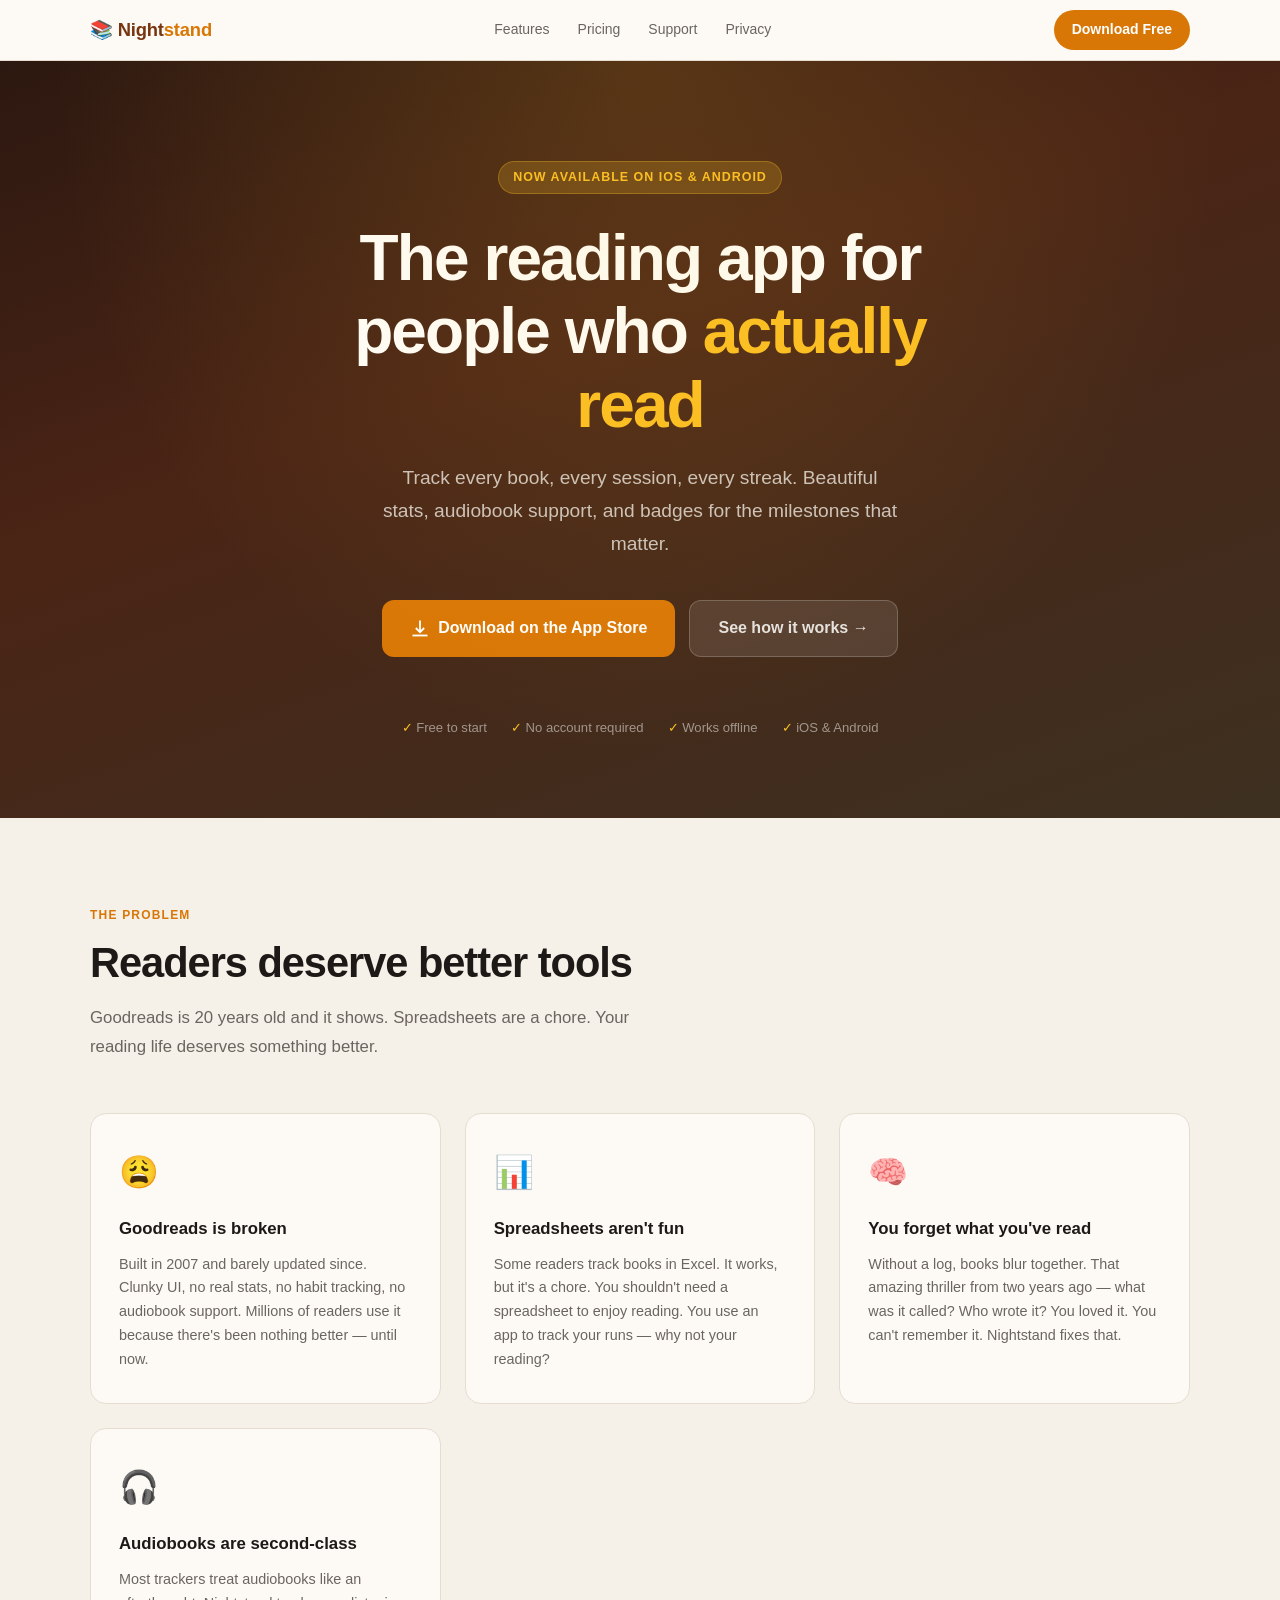
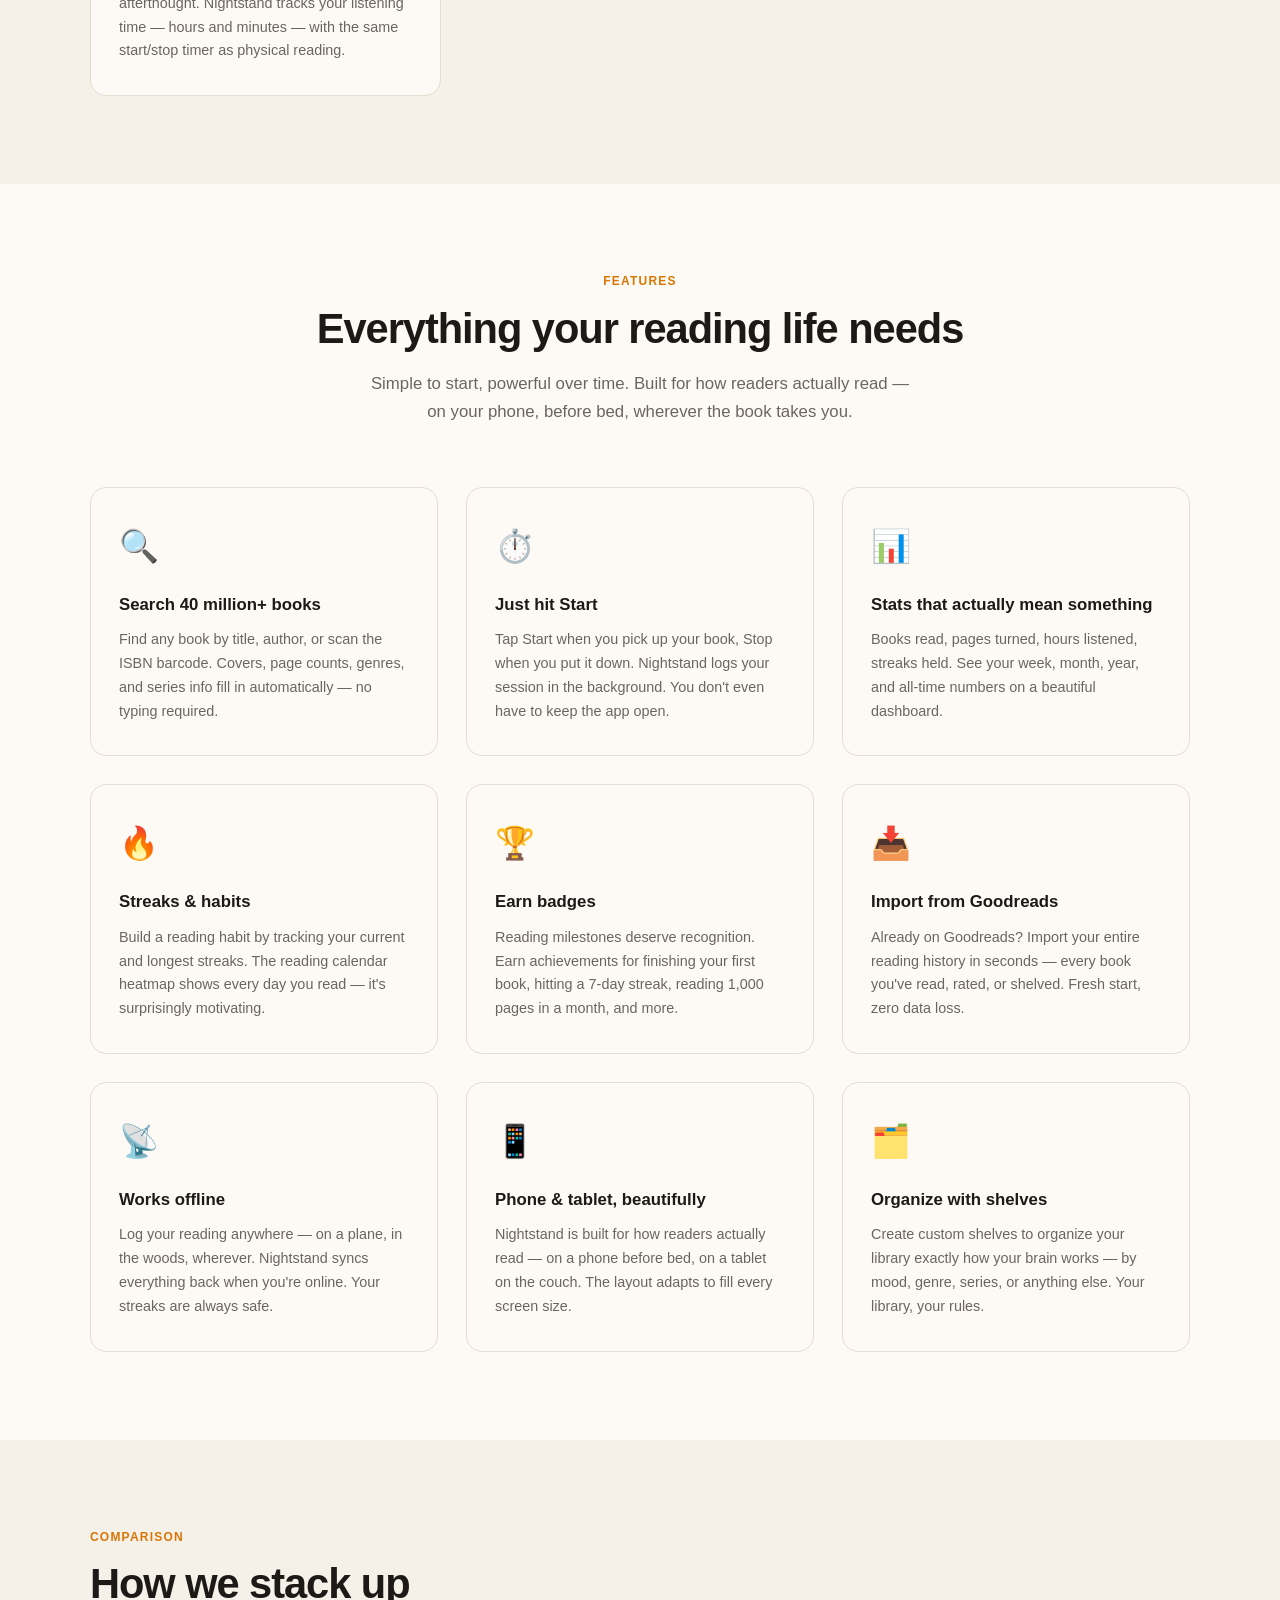
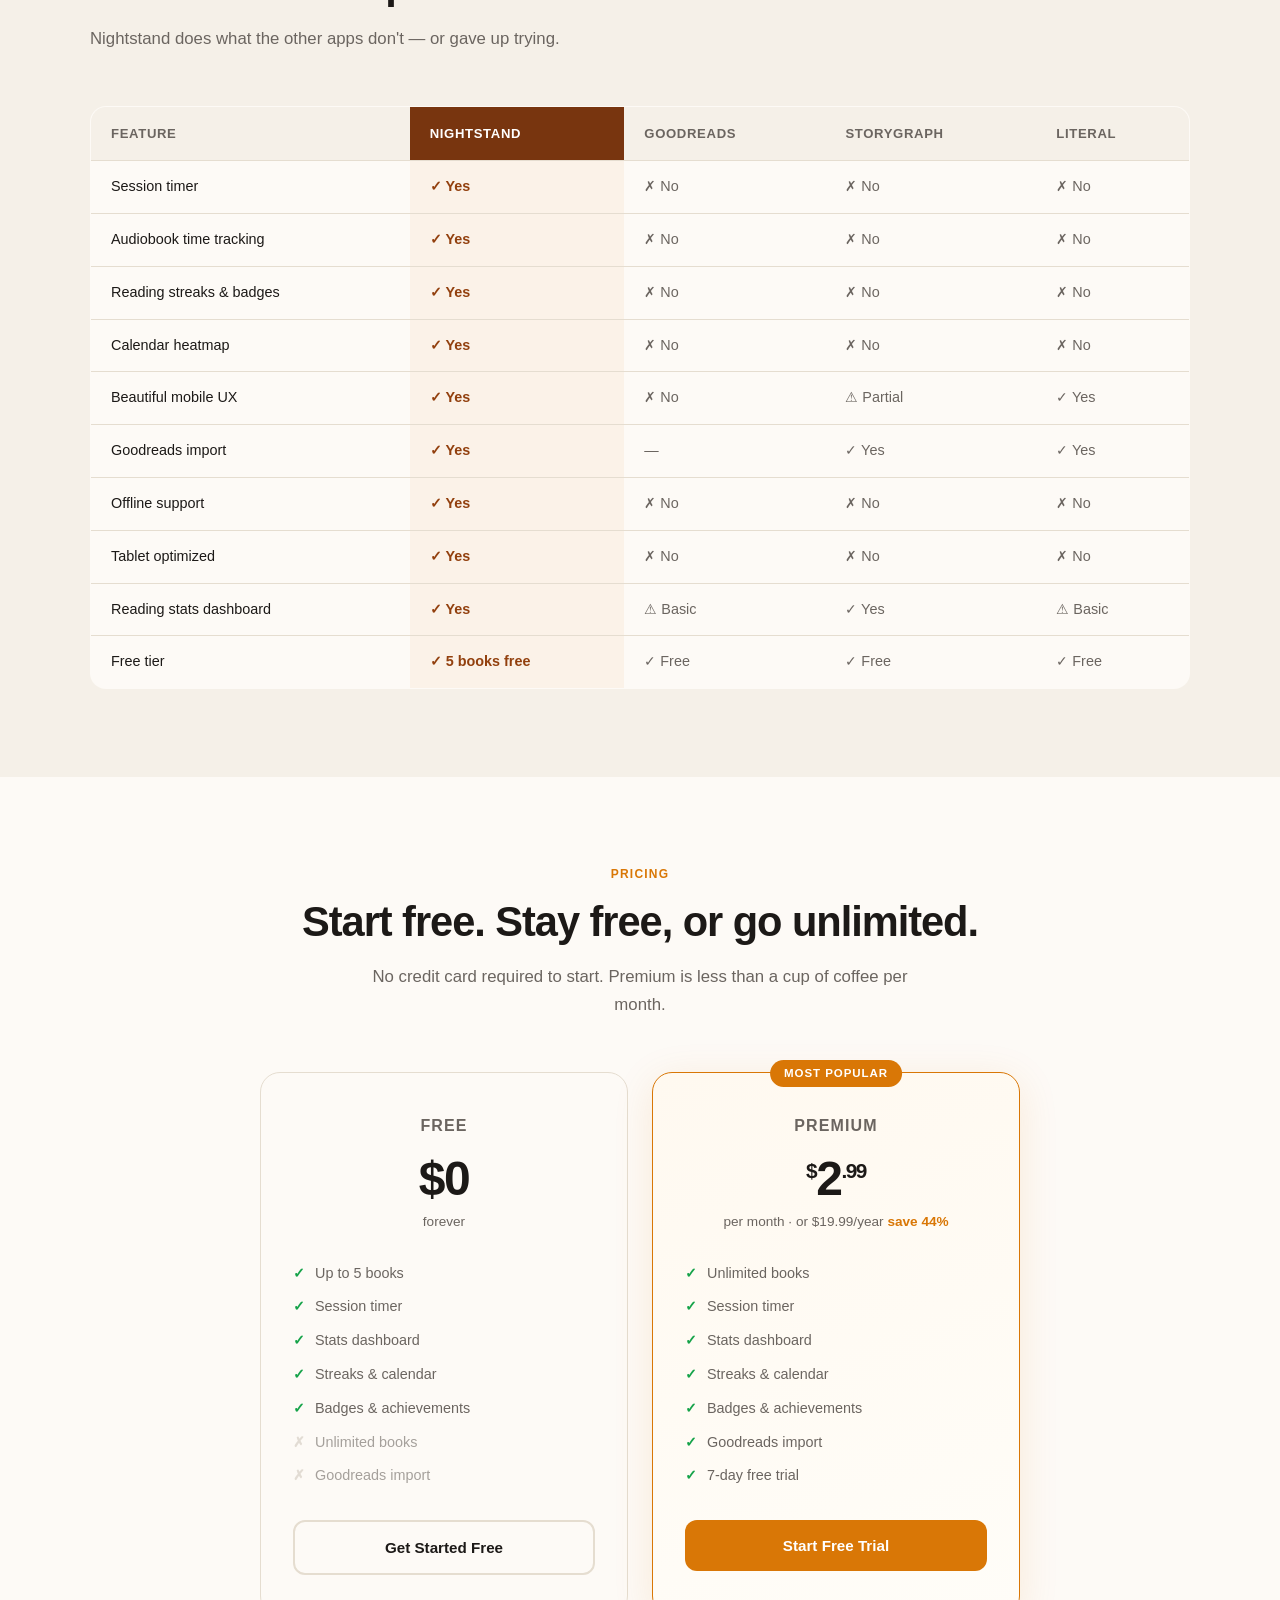
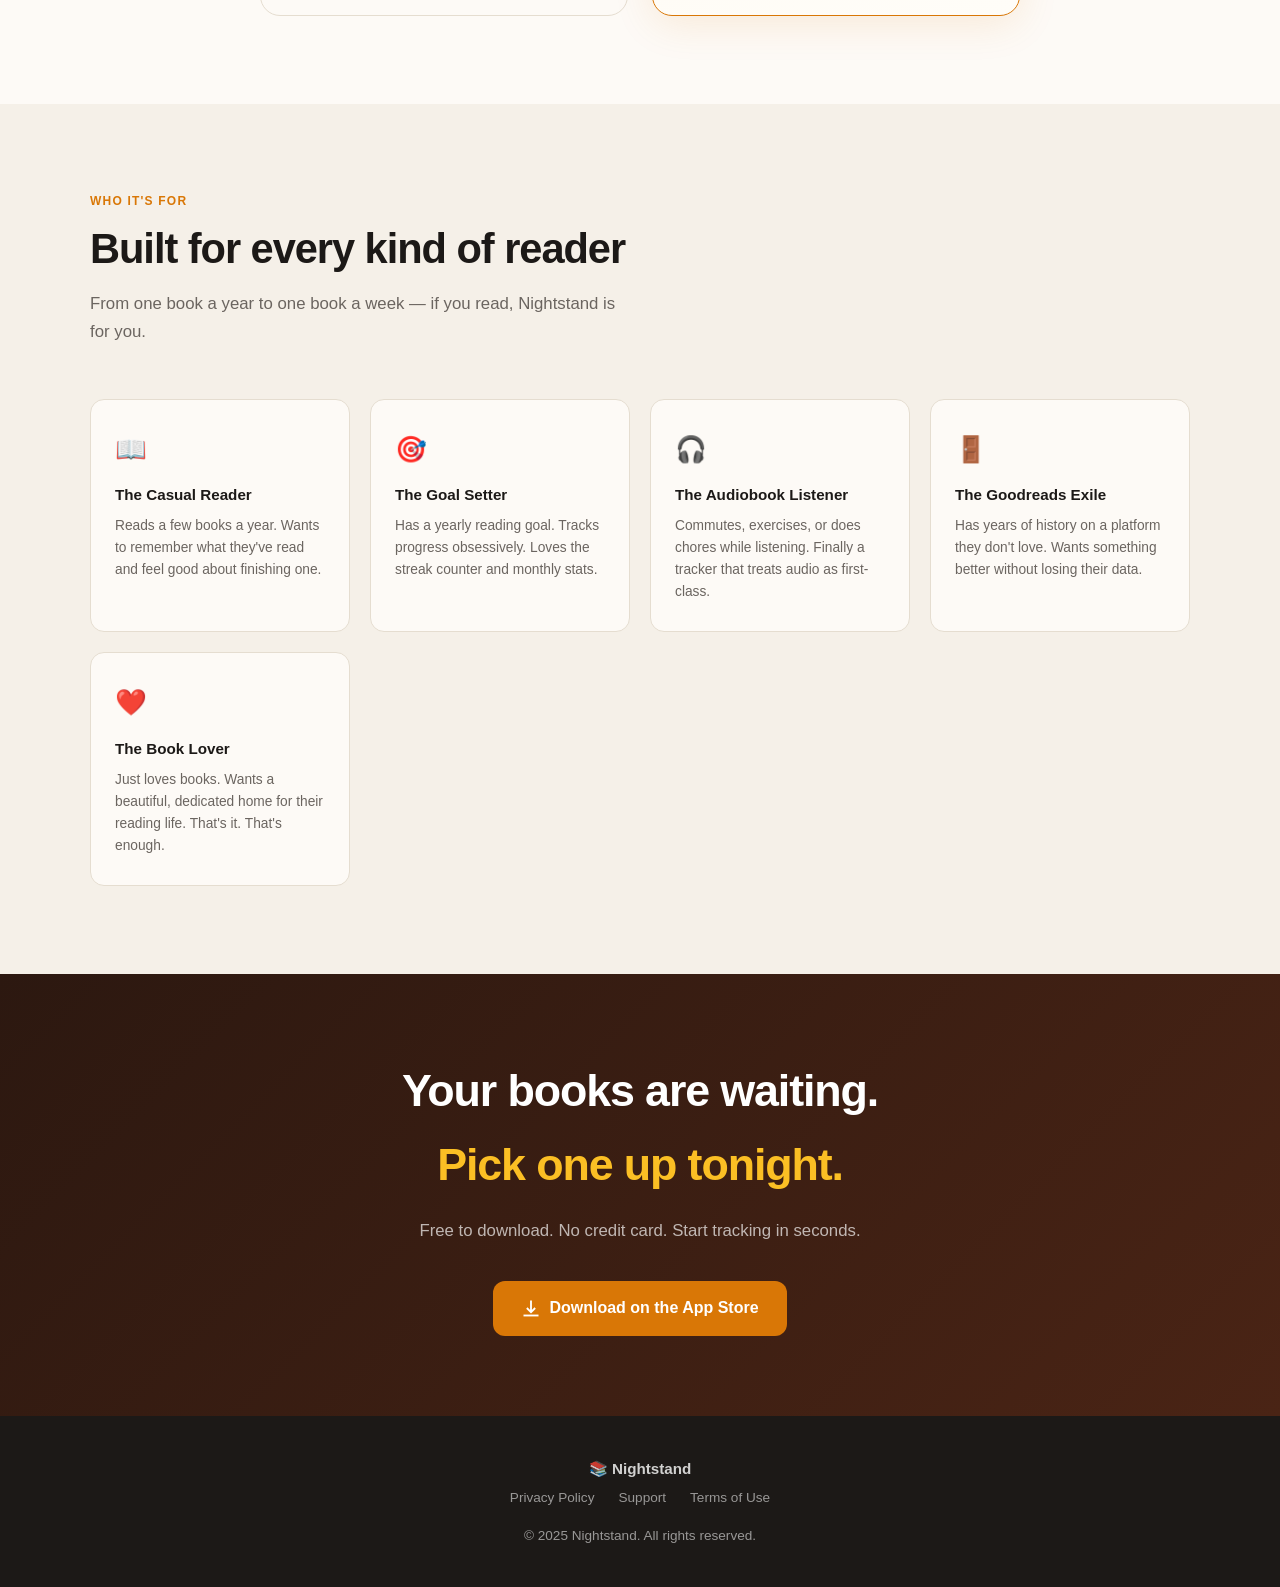
==== index.html @ cdb706bf "Initial commit: Nightstand marketing site - index.html: full landing page (hero, features, compariso" ====
<!DOCTYPE html>
<html lang="en">
<head>
  <meta charset="UTF-8">
  <meta name="viewport" content="width=device-width, initial-scale=1.0">
  <title>Nightstand — Your Reading Companion</title>
  <meta name="description" content="Track every book you read, every minute you listen, every streak you build. The reading app for people who actually read.">
  <link rel="icon" type="image/png" href="images/icon.png">
  <style>
    *, *::before, *::after { margin: 0; padding: 0; box-sizing: border-box; }

    :root {
      --ink: #1c1917;
      --warm-white: #fdfaf6;
      --cream: #f5f0e8;
      --amber: #d97706;
      --amber-light: #fbbf24;
      --brown: #78350f;
      --brown-mid: #92400e;
      --sage: #4a5e52;
      --sage-light: #6b7c72;
      --text-muted: #6b6560;
      --border: #e5ddd0;
    }

    html { scroll-behavior: smooth; }

    body {
      font-family: -apple-system, BlinkMacSystemFont, "Segoe UI", Roboto, Helvetica, Arial, sans-serif;
      color: var(--ink);
      line-height: 1.65;
      background: var(--warm-white);
    }

    a { color: inherit; text-decoration: none; }
    img { max-width: 100%; display: block; }

    /* ─── NAV ─── */
    nav {
      position: sticky;
      top: 0;
      z-index: 100;
      background: rgba(253, 250, 246, 0.92);
      backdrop-filter: blur(10px);
      border-bottom: 1px solid var(--border);
      padding: 0 24px;
    }
    .nav-inner {
      max-width: 1100px;
      margin: 0 auto;
      display: flex;
      align-items: center;
      justify-content: space-between;
      height: 60px;
    }
    .nav-brand {
      font-size: 1.15rem;
      font-weight: 700;
      color: var(--brown);
      letter-spacing: -0.01em;
    }
    .nav-brand span { color: var(--amber); }
    .nav-links {
      display: flex;
      gap: 28px;
      font-size: 0.875rem;
      color: var(--text-muted);
    }
    .nav-links a:hover { color: var(--ink); }
    .nav-cta {
      background: var(--amber);
      color: #fff;
      padding: 8px 18px;
      border-radius: 20px;
      font-size: 0.875rem;
      font-weight: 600;
      transition: background 0.15s;
    }
    .nav-cta:hover { background: var(--brown-mid); color: #fff; }

    /* ─── HERO ─── */
    .hero {
      background: linear-gradient(160deg, #2c1810 0%, #4a2415 40%, #3d3020 100%);
      color: #fff;
      text-align: center;
      padding: 100px 24px 80px;
      position: relative;
      overflow: hidden;
    }
    .hero::before {
      content: '';
      position: absolute;
      inset: 0;
      background: radial-gradient(ellipse at 50% 0%, rgba(251,191,36,0.15) 0%, transparent 65%);
      pointer-events: none;
    }
    .hero-eyebrow {
      display: inline-block;
      background: rgba(251,191,36,0.2);
      color: var(--amber-light);
      font-size: 0.78rem;
      font-weight: 600;
      letter-spacing: 0.08em;
      text-transform: uppercase;
      padding: 5px 14px;
      border-radius: 20px;
      border: 1px solid rgba(251,191,36,0.3);
      margin-bottom: 28px;
    }
    .hero h1 {
      font-size: clamp(2.4rem, 5vw, 4rem);
      font-weight: 800;
      letter-spacing: -0.03em;
      line-height: 1.15;
      margin-bottom: 20px;
      max-width: 700px;
      margin-left: auto;
      margin-right: auto;
    }
    .hero h1 em {
      font-style: normal;
      color: var(--amber-light);
    }
    .hero-sub {
      font-size: clamp(1rem, 2vw, 1.2rem);
      color: rgba(255,255,255,0.72);
      max-width: 520px;
      margin: 0 auto 40px;
      line-height: 1.7;
    }
    .hero-actions {
      display: flex;
      gap: 14px;
      justify-content: center;
      flex-wrap: wrap;
      margin-bottom: 60px;
    }
    .btn-primary {
      display: inline-flex;
      align-items: center;
      gap: 8px;
      background: var(--amber);
      color: #fff;
      font-weight: 700;
      font-size: 1rem;
      padding: 14px 28px;
      border-radius: 12px;
      transition: background 0.15s, transform 0.1s;
    }
    .btn-primary:hover { background: var(--amber-light); transform: translateY(-1px); }
    .btn-secondary {
      display: inline-flex;
      align-items: center;
      gap: 8px;
      background: rgba(255,255,255,0.1);
      color: rgba(255,255,255,0.85);
      font-weight: 600;
      font-size: 1rem;
      padding: 14px 28px;
      border-radius: 12px;
      border: 1px solid rgba(255,255,255,0.2);
      transition: background 0.15s;
    }
    .btn-secondary:hover { background: rgba(255,255,255,0.18); color: #fff; }
    .hero-badges {
      display: flex;
      gap: 24px;
      justify-content: center;
      flex-wrap: wrap;
      font-size: 0.82rem;
      color: rgba(255,255,255,0.5);
    }
    .hero-badges span::before { content: '✓ '; color: var(--amber-light); }

    /* ─── SECTION SHELL ─── */
    section { padding: 88px 24px; }
    .container { max-width: 1100px; margin: 0 auto; }
    .section-label {
      font-size: 0.75rem;
      font-weight: 700;
      letter-spacing: 0.1em;
      text-transform: uppercase;
      color: var(--amber);
      margin-bottom: 12px;
    }
    .section-heading {
      font-size: clamp(1.75rem, 3.5vw, 2.6rem);
      font-weight: 800;
      letter-spacing: -0.025em;
      line-height: 1.2;
      color: var(--ink);
      margin-bottom: 16px;
    }
    .section-sub {
      font-size: 1.05rem;
      color: var(--text-muted);
      max-width: 540px;
      line-height: 1.7;
    }

    /* ─── PROBLEM ─── */
    .problem { background: var(--cream); }
    .problem-grid {
      display: grid;
      grid-template-columns: repeat(auto-fit, minmax(260px, 1fr));
      gap: 24px;
      margin-top: 52px;
    }
    .problem-card {
      background: var(--warm-white);
      border: 1px solid var(--border);
      border-radius: 16px;
      padding: 32px 28px;
    }
    .problem-card .icon {
      font-size: 2rem;
      margin-bottom: 16px;
    }
    .problem-card h3 {
      font-size: 1.05rem;
      font-weight: 700;
      margin-bottom: 10px;
      color: var(--ink);
    }
    .problem-card p {
      font-size: 0.9rem;
      color: var(--text-muted);
      line-height: 1.65;
    }

    /* ─── FEATURES ─── */
    .features-header {
      text-align: center;
      margin-bottom: 60px;
    }
    .features-header .section-sub {
      margin: 0 auto;
    }
    .features-grid {
      display: grid;
      grid-template-columns: repeat(auto-fit, minmax(300px, 1fr));
      gap: 28px;
    }
    .feature-card {
      border: 1px solid var(--border);
      border-radius: 16px;
      padding: 32px 28px;
      background: var(--warm-white);
      transition: box-shadow 0.2s, border-color 0.2s;
    }
    .feature-card:hover {
      box-shadow: 0 8px 32px rgba(0,0,0,0.07);
      border-color: #d4c9b5;
    }
    .feature-icon {
      font-size: 2rem;
      margin-bottom: 18px;
    }
    .feature-card h3 {
      font-size: 1.05rem;
      font-weight: 700;
      margin-bottom: 10px;
    }
    .feature-card p {
      font-size: 0.9rem;
      color: var(--text-muted);
      line-height: 1.65;
    }

    /* ─── COMPARISON ─── */
    .comparison { background: var(--cream); }
    .comparison-header { margin-bottom: 52px; }
    .comp-table {
      width: 100%;
      border-collapse: collapse;
      font-size: 0.9rem;
      background: var(--warm-white);
      border-radius: 16px;
      overflow: hidden;
      border: 1px solid var(--border);
    }
    .comp-table th {
      padding: 16px 20px;
      text-align: left;
      font-weight: 700;
      font-size: 0.82rem;
      background: var(--cream);
      color: var(--text-muted);
      border-bottom: 1px solid var(--border);
      text-transform: uppercase;
      letter-spacing: 0.05em;
    }
    .comp-table th.ours {
      background: var(--brown);
      color: #fff;
    }
    .comp-table td {
      padding: 14px 20px;
      border-bottom: 1px solid var(--border);
      color: var(--text-muted);
    }
    .comp-table td:first-child {
      color: var(--ink);
      font-weight: 500;
    }
    .comp-table td.ours {
      background: rgba(217,119,6,0.06);
      font-weight: 600;
      color: var(--brown-mid);
    }
    .comp-table tr:last-child td { border-bottom: none; }
    .check { color: #16a34a; }
    .cross { color: #dc2626; }
    .partial { color: #d97706; }

    /* ─── PRICING ─── */
    .pricing-header { text-align: center; margin-bottom: 52px; }
    .pricing-header .section-sub { margin: 0 auto; }
    .pricing-grid {
      display: grid;
      grid-template-columns: repeat(auto-fit, minmax(280px, 1fr));
      gap: 24px;
      max-width: 760px;
      margin: 0 auto;
    }
    .pricing-card {
      border: 1px solid var(--border);
      border-radius: 20px;
      padding: 40px 32px;
      background: var(--warm-white);
      text-align: center;
    }
    .pricing-card.featured {
      border-color: var(--amber);
      background: linear-gradient(160deg, #fff9f0, #fffdf8);
      box-shadow: 0 8px 40px rgba(217,119,6,0.12);
      position: relative;
    }
    .pricing-badge {
      position: absolute;
      top: -13px;
      left: 50%;
      transform: translateX(-50%);
      background: var(--amber);
      color: #fff;
      font-size: 0.72rem;
      font-weight: 700;
      letter-spacing: 0.08em;
      text-transform: uppercase;
      padding: 4px 14px;
      border-radius: 20px;
    }
    .pricing-name {
      font-size: 1rem;
      font-weight: 700;
      color: var(--text-muted);
      text-transform: uppercase;
      letter-spacing: 0.07em;
      margin-bottom: 16px;
    }
    .pricing-price {
      font-size: 3rem;
      font-weight: 800;
      color: var(--ink);
      letter-spacing: -0.03em;
      line-height: 1;
    }
    .pricing-price sup {
      font-size: 1.3rem;
      font-weight: 700;
      vertical-align: super;
      line-height: 1;
    }
    .pricing-period {
      font-size: 0.85rem;
      color: var(--text-muted);
      margin: 8px 0 28px;
    }
    .pricing-list {
      list-style: none;
      text-align: left;
      margin-bottom: 32px;
      display: flex;
      flex-direction: column;
      gap: 10px;
    }
    .pricing-list li {
      font-size: 0.9rem;
      color: var(--text-muted);
      display: flex;
      align-items: center;
      gap: 10px;
    }
    .pricing-list li::before {
      content: '✓';
      color: #16a34a;
      font-weight: 700;
      flex-shrink: 0;
    }
    .pricing-list li.muted::before { content: '✗'; color: #d1c9be; }
    .pricing-list li.muted { opacity: 0.6; }
    .btn-pricing {
      display: block;
      width: 100%;
      padding: 13px;
      border-radius: 12px;
      font-weight: 700;
      font-size: 0.95rem;
      text-align: center;
      transition: all 0.15s;
    }
    .btn-pricing.outline {
      border: 2px solid var(--border);
      color: var(--ink);
    }
    .btn-pricing.outline:hover { border-color: var(--amber); color: var(--amber); }
    .btn-pricing.filled {
      background: var(--amber);
      color: #fff;
    }
    .btn-pricing.filled:hover { background: var(--brown-mid); }

    /* ─── FOR WHO ─── */
    .forwhom { background: var(--cream); }
    .forwhom-grid {
      display: grid;
      grid-template-columns: repeat(auto-fit, minmax(220px, 1fr));
      gap: 20px;
      margin-top: 52px;
    }
    .forwhom-card {
      background: var(--warm-white);
      border: 1px solid var(--border);
      border-radius: 14px;
      padding: 28px 24px;
    }
    .forwhom-card .persona {
      font-size: 1.6rem;
      margin-bottom: 12px;
    }
    .forwhom-card h3 {
      font-size: 0.95rem;
      font-weight: 700;
      margin-bottom: 8px;
    }
    .forwhom-card p {
      font-size: 0.86rem;
      color: var(--text-muted);
      line-height: 1.6;
    }

    /* ─── CTA BANNER ─── */
    .cta-banner {
      background: linear-gradient(135deg, #2c1810, #4a2415);
      color: #fff;
      text-align: center;
      padding: 80px 24px;
    }
    .cta-banner h2 {
      font-size: clamp(1.8rem, 4vw, 2.8rem);
      font-weight: 800;
      letter-spacing: -0.025em;
      margin-bottom: 16px;
    }
    .cta-banner h2 em {
      font-style: normal;
      color: var(--amber-light);
    }
    .cta-banner p {
      font-size: 1.05rem;
      color: rgba(255,255,255,0.68);
      margin-bottom: 36px;
    }

    /* ─── FOOTER ─── */
    footer {
      background: var(--ink);
      color: rgba(255,255,255,0.55);
      padding: 40px 24px;
      text-align: center;
      font-size: 0.85rem;
    }
    .footer-inner {
      max-width: 1100px;
      margin: 0 auto;
    }
    .footer-links {
      display: flex;
      gap: 24px;
      justify-content: center;
      flex-wrap: wrap;
      margin-bottom: 16px;
    }
    .footer-links a { transition: color 0.15s; }
    .footer-links a:hover { color: #fff; }
    .footer-brand {
      font-weight: 700;
      color: rgba(255,255,255,0.8);
      font-size: 0.95rem;
      margin-bottom: 6px;
    }

    /* ─── RESPONSIVE ─── */
    @media (max-width: 640px) {
      .nav-links { display: none; }
      section { padding: 64px 20px; }
      .comp-table { font-size: 0.78rem; }
      .comp-table th, .comp-table td { padding: 10px 12px; }
    }
  </style>
</head>
<body>

  <!-- NAV -->
  <nav>
    <div class="nav-inner">
      <span class="nav-brand">📚 Night<span>stand</span></span>
      <div class="nav-links">
        <a href="#features">Features</a>
        <a href="#pricing">Pricing</a>
        <a href="support.html">Support</a>
        <a href="privacy.html">Privacy</a>
      </div>
      <a href="#download" class="nav-cta">Download Free</a>
    </div>
  </nav>

  <!-- HERO -->
  <header class="hero">
    <div class="hero-eyebrow">Now available on iOS &amp; Android</div>
    <h1>The reading app for people who <em>actually read</em></h1>
    <p class="hero-sub">
      Track every book, every session, every streak. Beautiful stats, audiobook support, and badges for the milestones that matter.
    </p>
    <div class="hero-actions">
      <a href="#download" class="btn-primary" id="download">
        <svg width="20" height="20" viewBox="0 0 24 24" fill="none" stroke="currentColor" stroke-width="2.2"><path d="M12 17V3M7 12l5 5 5-5"/><path d="M3 21h18"/></svg>
        Download on the App Store
      </a>
      <a href="#features" class="btn-secondary">See how it works →</a>
    </div>
    <div class="hero-badges">
      <span>Free to start</span>
      <span>No account required</span>
      <span>Works offline</span>
      <span>iOS &amp; Android</span>
    </div>
  </header>

  <!-- PROBLEM -->
  <section class="problem" id="problem">
    <div class="container">
      <p class="section-label">The problem</p>
      <h2 class="section-heading">Readers deserve better tools</h2>
      <p class="section-sub">Goodreads is 20 years old and it shows. Spreadsheets are a chore. Your reading life deserves something better.</p>
      <div class="problem-grid">
        <div class="problem-card">
          <div class="icon">😩</div>
          <h3>Goodreads is broken</h3>
          <p>Built in 2007 and barely updated since. Clunky UI, no real stats, no habit tracking, no audiobook support. Millions of readers use it because there's been nothing better — until now.</p>
        </div>
        <div class="problem-card">
          <div class="icon">📊</div>
          <h3>Spreadsheets aren't fun</h3>
          <p>Some readers track books in Excel. It works, but it's a chore. You shouldn't need a spreadsheet to enjoy reading. You use an app to track your runs — why not your reading?</p>
        </div>
        <div class="problem-card">
          <div class="icon">🧠</div>
          <h3>You forget what you've read</h3>
          <p>Without a log, books blur together. That amazing thriller from two years ago — what was it called? Who wrote it? You loved it. You can't remember it. Nightstand fixes that.</p>
        </div>
        <div class="problem-card">
          <div class="icon">🎧</div>
          <h3>Audiobooks are second-class</h3>
          <p>Most trackers treat audiobooks like an afterthought. Nightstand tracks your listening time — hours and minutes — with the same start/stop timer as physical reading.</p>
        </div>
      </div>
    </div>
  </section>

  <!-- FEATURES -->
  <section id="features">
    <div class="container">
      <div class="features-header">
        <p class="section-label">Features</p>
        <h2 class="section-heading">Everything your reading life needs</h2>
        <p class="section-sub">Simple to start, powerful over time. Built for how readers actually read — on your phone, before bed, wherever the book takes you.</p>
      </div>
      <div class="features-grid">
        <div class="feature-card">
          <div class="feature-icon">🔍</div>
          <h3>Search 40 million+ books</h3>
          <p>Find any book by title, author, or scan the ISBN barcode. Covers, page counts, genres, and series info fill in automatically — no typing required.</p>
        </div>
        <div class="feature-card">
          <div class="feature-icon">⏱️</div>
          <h3>Just hit Start</h3>
          <p>Tap Start when you pick up your book, Stop when you put it down. Nightstand logs your session in the background. You don't even have to keep the app open.</p>
        </div>
        <div class="feature-card">
          <div class="feature-icon">📊</div>
          <h3>Stats that actually mean something</h3>
          <p>Books read, pages turned, hours listened, streaks held. See your week, month, year, and all-time numbers on a beautiful dashboard.</p>
        </div>
        <div class="feature-card">
          <div class="feature-icon">🔥</div>
          <h3>Streaks &amp; habits</h3>
          <p>Build a reading habit by tracking your current and longest streaks. The reading calendar heatmap shows every day you read — it's surprisingly motivating.</p>
        </div>
        <div class="feature-card">
          <div class="feature-icon">🏆</div>
          <h3>Earn badges</h3>
          <p>Reading milestones deserve recognition. Earn achievements for finishing your first book, hitting a 7-day streak, reading 1,000 pages in a month, and more.</p>
        </div>
        <div class="feature-card">
          <div class="feature-icon">📥</div>
          <h3>Import from Goodreads</h3>
          <p>Already on Goodreads? Import your entire reading history in seconds — every book you've read, rated, or shelved. Fresh start, zero data loss.</p>
        </div>
        <div class="feature-card">
          <div class="feature-icon">📡</div>
          <h3>Works offline</h3>
          <p>Log your reading anywhere — on a plane, in the woods, wherever. Nightstand syncs everything back when you're online. Your streaks are always safe.</p>
        </div>
        <div class="feature-card">
          <div class="feature-icon">📱</div>
          <h3>Phone &amp; tablet, beautifully</h3>
          <p>Nightstand is built for how readers actually read — on a phone before bed, on a tablet on the couch. The layout adapts to fill every screen size.</p>
        </div>
        <div class="feature-card">
          <div class="feature-icon">🗂️</div>
          <h3>Organize with shelves</h3>
          <p>Create custom shelves to organize your library exactly how your brain works — by mood, genre, series, or anything else. Your library, your rules.</p>
        </div>
      </div>
    </div>
  </section>

  <!-- COMPARISON -->
  <section class="comparison">
    <div class="container">
      <div class="comparison-header">
        <p class="section-label">Comparison</p>
        <h2 class="section-heading">How we stack up</h2>
        <p class="section-sub">Nightstand does what the other apps don't — or gave up trying.</p>
      </div>
      <div style="overflow-x: auto;">
        <table class="comp-table">
          <thead>
            <tr>
              <th>Feature</th>
              <th class="ours">Nightstand</th>
              <th>Goodreads</th>
              <th>StoryGraph</th>
              <th>Literal</th>
            </tr>
          </thead>
          <tbody>
            <tr>
              <td>Session timer</td>
              <td class="ours check">✓ Yes</td>
              <td class="cross">✗ No</td>
              <td class="cross">✗ No</td>
              <td class="cross">✗ No</td>
            </tr>
            <tr>
              <td>Audiobook time tracking</td>
              <td class="ours check">✓ Yes</td>
              <td class="cross">✗ No</td>
              <td class="cross">✗ No</td>
              <td class="cross">✗ No</td>
            </tr>
            <tr>
              <td>Reading streaks &amp; badges</td>
              <td class="ours check">✓ Yes</td>
              <td class="cross">✗ No</td>
              <td class="cross">✗ No</td>
              <td class="cross">✗ No</td>
            </tr>
            <tr>
              <td>Calendar heatmap</td>
              <td class="ours check">✓ Yes</td>
              <td class="cross">✗ No</td>
              <td class="cross">✗ No</td>
              <td class="cross">✗ No</td>
            </tr>
            <tr>
              <td>Beautiful mobile UX</td>
              <td class="ours check">✓ Yes</td>
              <td class="cross">✗ No</td>
              <td class="partial">⚠ Partial</td>
              <td class="check">✓ Yes</td>
            </tr>
            <tr>
              <td>Goodreads import</td>
              <td class="ours check">✓ Yes</td>
              <td>—</td>
              <td class="check">✓ Yes</td>
              <td class="check">✓ Yes</td>
            </tr>
            <tr>
              <td>Offline support</td>
              <td class="ours check">✓ Yes</td>
              <td class="cross">✗ No</td>
              <td class="cross">✗ No</td>
              <td class="cross">✗ No</td>
            </tr>
            <tr>
              <td>Tablet optimized</td>
              <td class="ours check">✓ Yes</td>
              <td class="cross">✗ No</td>
              <td class="cross">✗ No</td>
              <td class="cross">✗ No</td>
            </tr>
            <tr>
              <td>Reading stats dashboard</td>
              <td class="ours check">✓ Yes</td>
              <td class="partial">⚠ Basic</td>
              <td class="check">✓ Yes</td>
              <td class="partial">⚠ Basic</td>
            </tr>
            <tr>
              <td>Free tier</td>
              <td class="ours check">✓ 5 books free</td>
              <td class="check">✓ Free</td>
              <td class="check">✓ Free</td>
              <td class="check">✓ Free</td>
            </tr>
          </tbody>
        </table>
      </div>
    </div>
  </section>

  <!-- PRICING -->
  <section id="pricing">
    <div class="container">
      <div class="pricing-header">
        <p class="section-label">Pricing</p>
        <h2 class="section-heading">Start free. Stay free, or go unlimited.</h2>
        <p class="section-sub">No credit card required to start. Premium is less than a cup of coffee per month.</p>
      </div>
      <div class="pricing-grid">
        <div class="pricing-card">
          <div class="pricing-name">Free</div>
          <div class="pricing-price">$0</div>
          <p class="pricing-period">forever</p>
          <ul class="pricing-list">
            <li>Up to 5 books</li>
            <li>Session timer</li>
            <li>Stats dashboard</li>
            <li>Streaks &amp; calendar</li>
            <li>Badges &amp; achievements</li>
            <li class="muted">Unlimited books</li>
            <li class="muted">Goodreads import</li>
          </ul>
          <a href="#download" class="btn-pricing outline">Get Started Free</a>
        </div>
        <div class="pricing-card featured">
          <div class="pricing-badge">Most Popular</div>
          <div class="pricing-name">Premium</div>
          <div class="pricing-price"><sup>$</sup>2<sup>.99</sup></div>
          <p class="pricing-period">per month · or $19.99/year <strong style="color: var(--amber);">save 44%</strong></p>
          <ul class="pricing-list">
            <li>Unlimited books</li>
            <li>Session timer</li>
            <li>Stats dashboard</li>
            <li>Streaks &amp; calendar</li>
            <li>Badges &amp; achievements</li>
            <li>Goodreads import</li>
            <li>7-day free trial</li>
          </ul>
          <a href="#download" class="btn-pricing filled">Start Free Trial</a>
        </div>
      </div>
    </div>
  </section>

  <!-- FOR WHO -->
  <section class="forwhom">
    <div class="container">
      <p class="section-label">Who it's for</p>
      <h2 class="section-heading">Built for every kind of reader</h2>
      <p class="section-sub">From one book a year to one book a week — if you read, Nightstand is for you.</p>
      <div class="forwhom-grid">
        <div class="forwhom-card">
          <div class="persona">📖</div>
          <h3>The Casual Reader</h3>
          <p>Reads a few books a year. Wants to remember what they've read and feel good about finishing one.</p>
        </div>
        <div class="forwhom-card">
          <div class="persona">🎯</div>
          <h3>The Goal Setter</h3>
          <p>Has a yearly reading goal. Tracks progress obsessively. Loves the streak counter and monthly stats.</p>
        </div>
        <div class="forwhom-card">
          <div class="persona">🎧</div>
          <h3>The Audiobook Listener</h3>
          <p>Commutes, exercises, or does chores while listening. Finally a tracker that treats audio as first-class.</p>
        </div>
        <div class="forwhom-card">
          <div class="persona">🚪</div>
          <h3>The Goodreads Exile</h3>
          <p>Has years of history on a platform they don't love. Wants something better without losing their data.</p>
        </div>
        <div class="forwhom-card">
          <div class="persona">❤️</div>
          <h3>The Book Lover</h3>
          <p>Just loves books. Wants a beautiful, dedicated home for their reading life. That's it. That's enough.</p>
        </div>
      </div>
    </div>
  </section>

  <!-- CTA BANNER -->
  <section class="cta-banner">
    <div class="container">
      <h2>Your books are waiting.<br><em>Pick one up tonight.</em></h2>
      <p>Free to download. No credit card. Start tracking in seconds.</p>
      <a href="#download" class="btn-primary" style="display: inline-flex; margin: 0 auto;">
        <svg width="20" height="20" viewBox="0 0 24 24" fill="none" stroke="currentColor" stroke-width="2.2"><path d="M12 17V3M7 12l5 5 5-5"/><path d="M3 21h18"/></svg>
        Download on the App Store
      </a>
    </div>
  </section>

  <!-- FOOTER -->
  <footer>
    <div class="footer-inner">
      <div class="footer-brand">📚 Nightstand</div>
      <div class="footer-links">
        <a href="privacy.html">Privacy Policy</a>
        <a href="support.html">Support</a>
        <a href="privacy.html#terms">Terms of Use</a>
      </div>
      <p>&copy; 2025 Nightstand. All rights reserved.</p>
    </div>
  </footer>

</body>
</html>
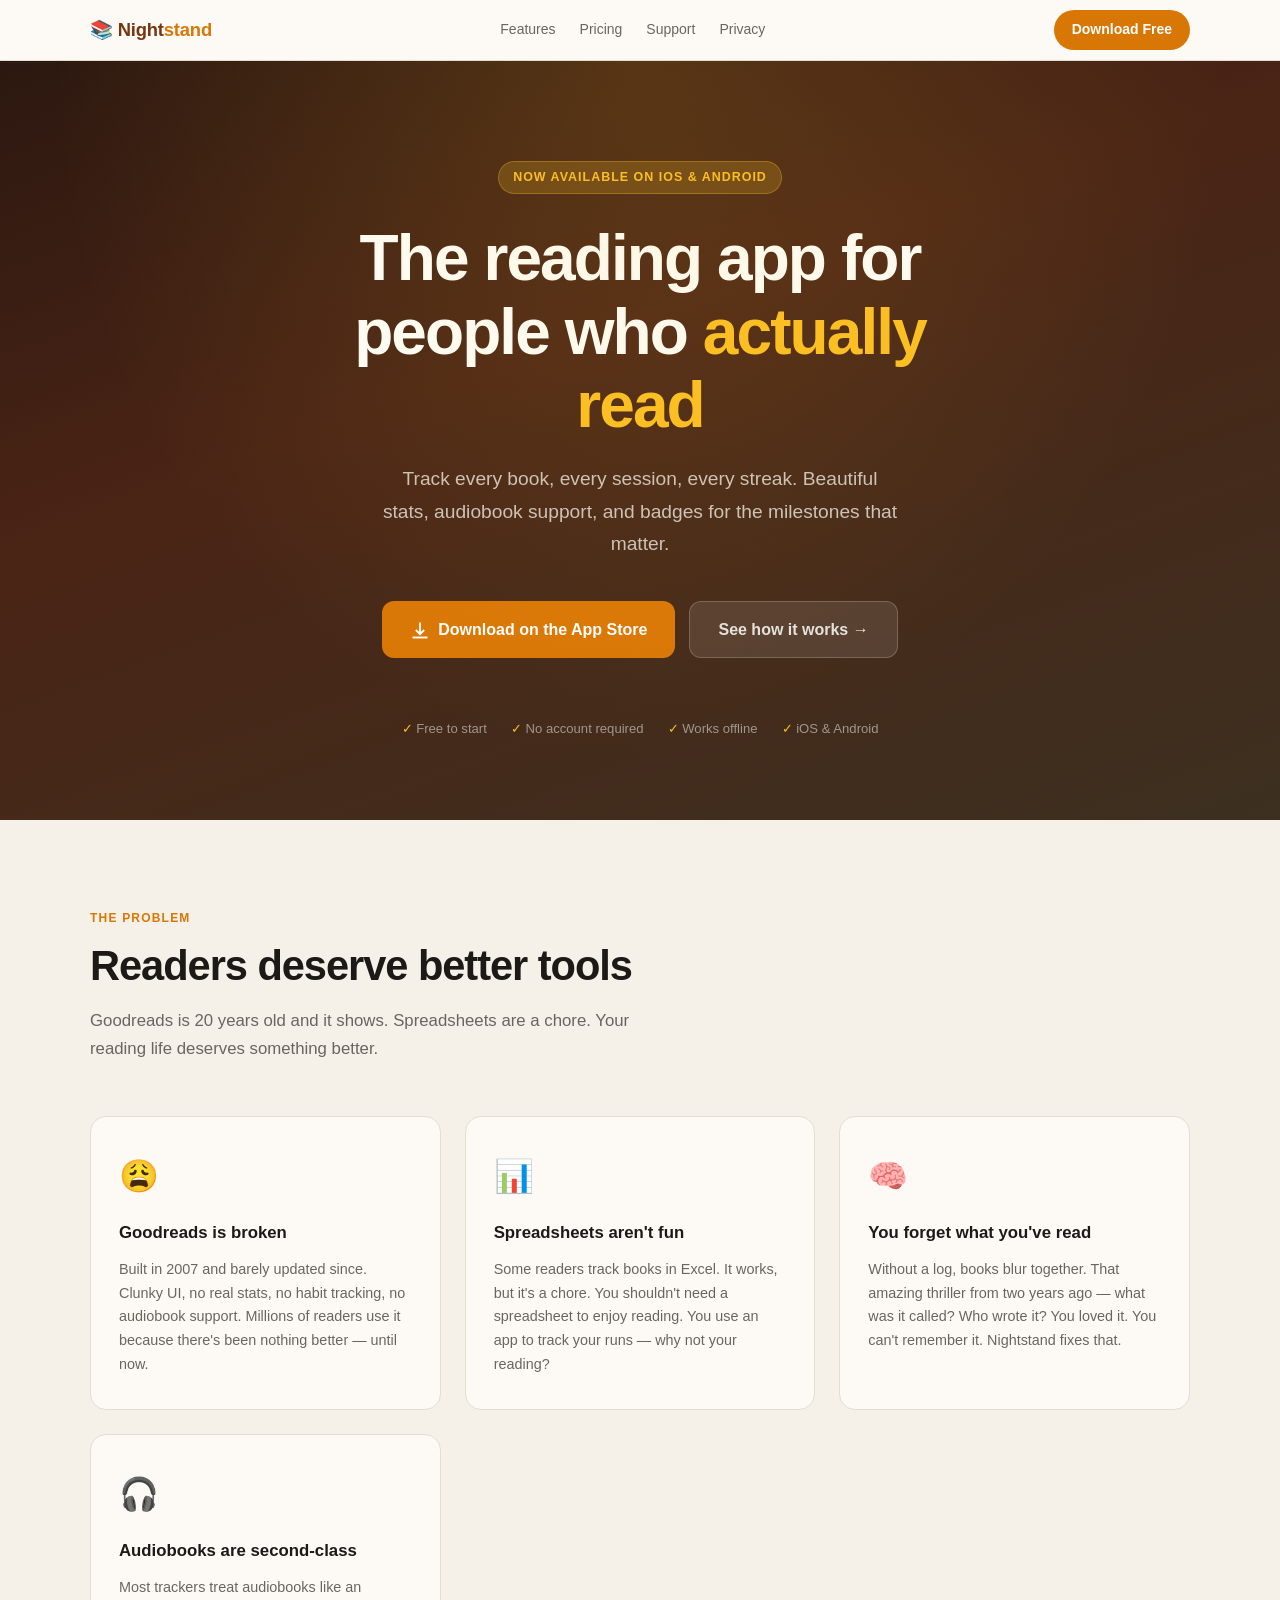
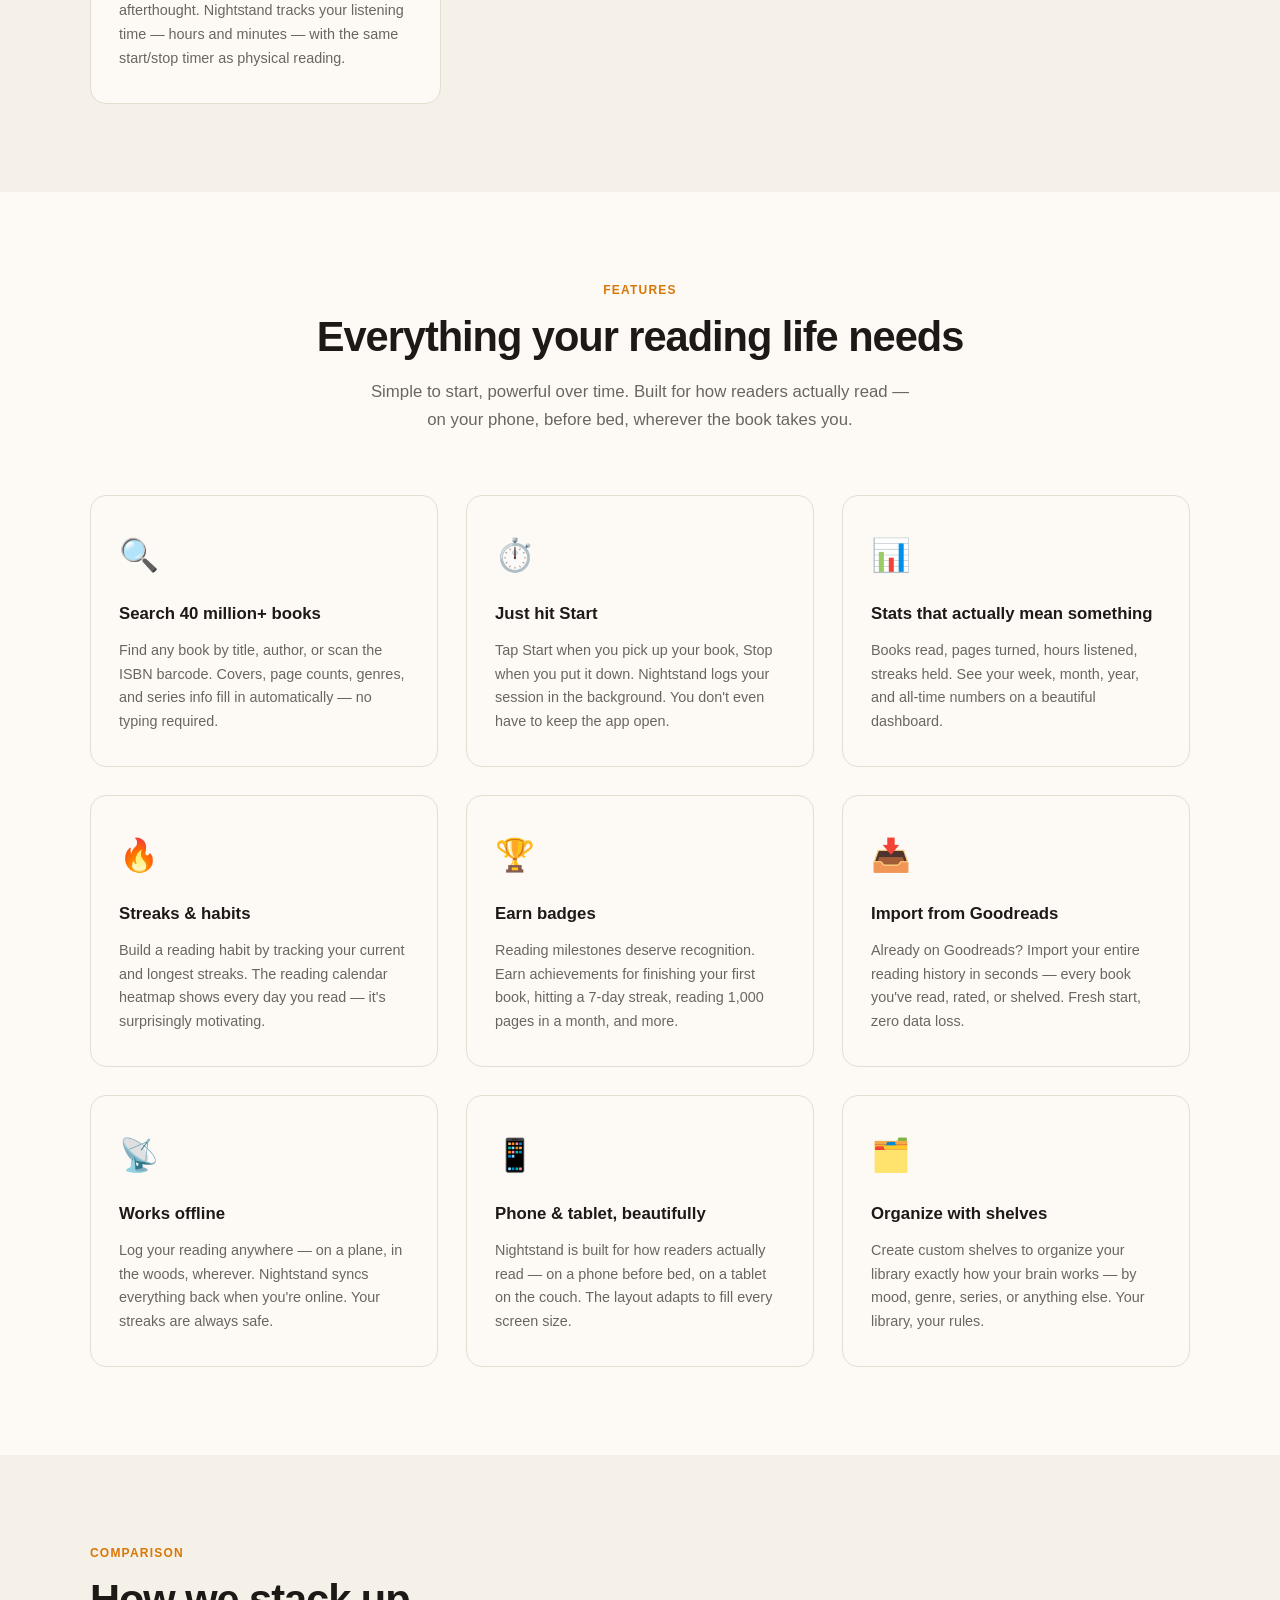
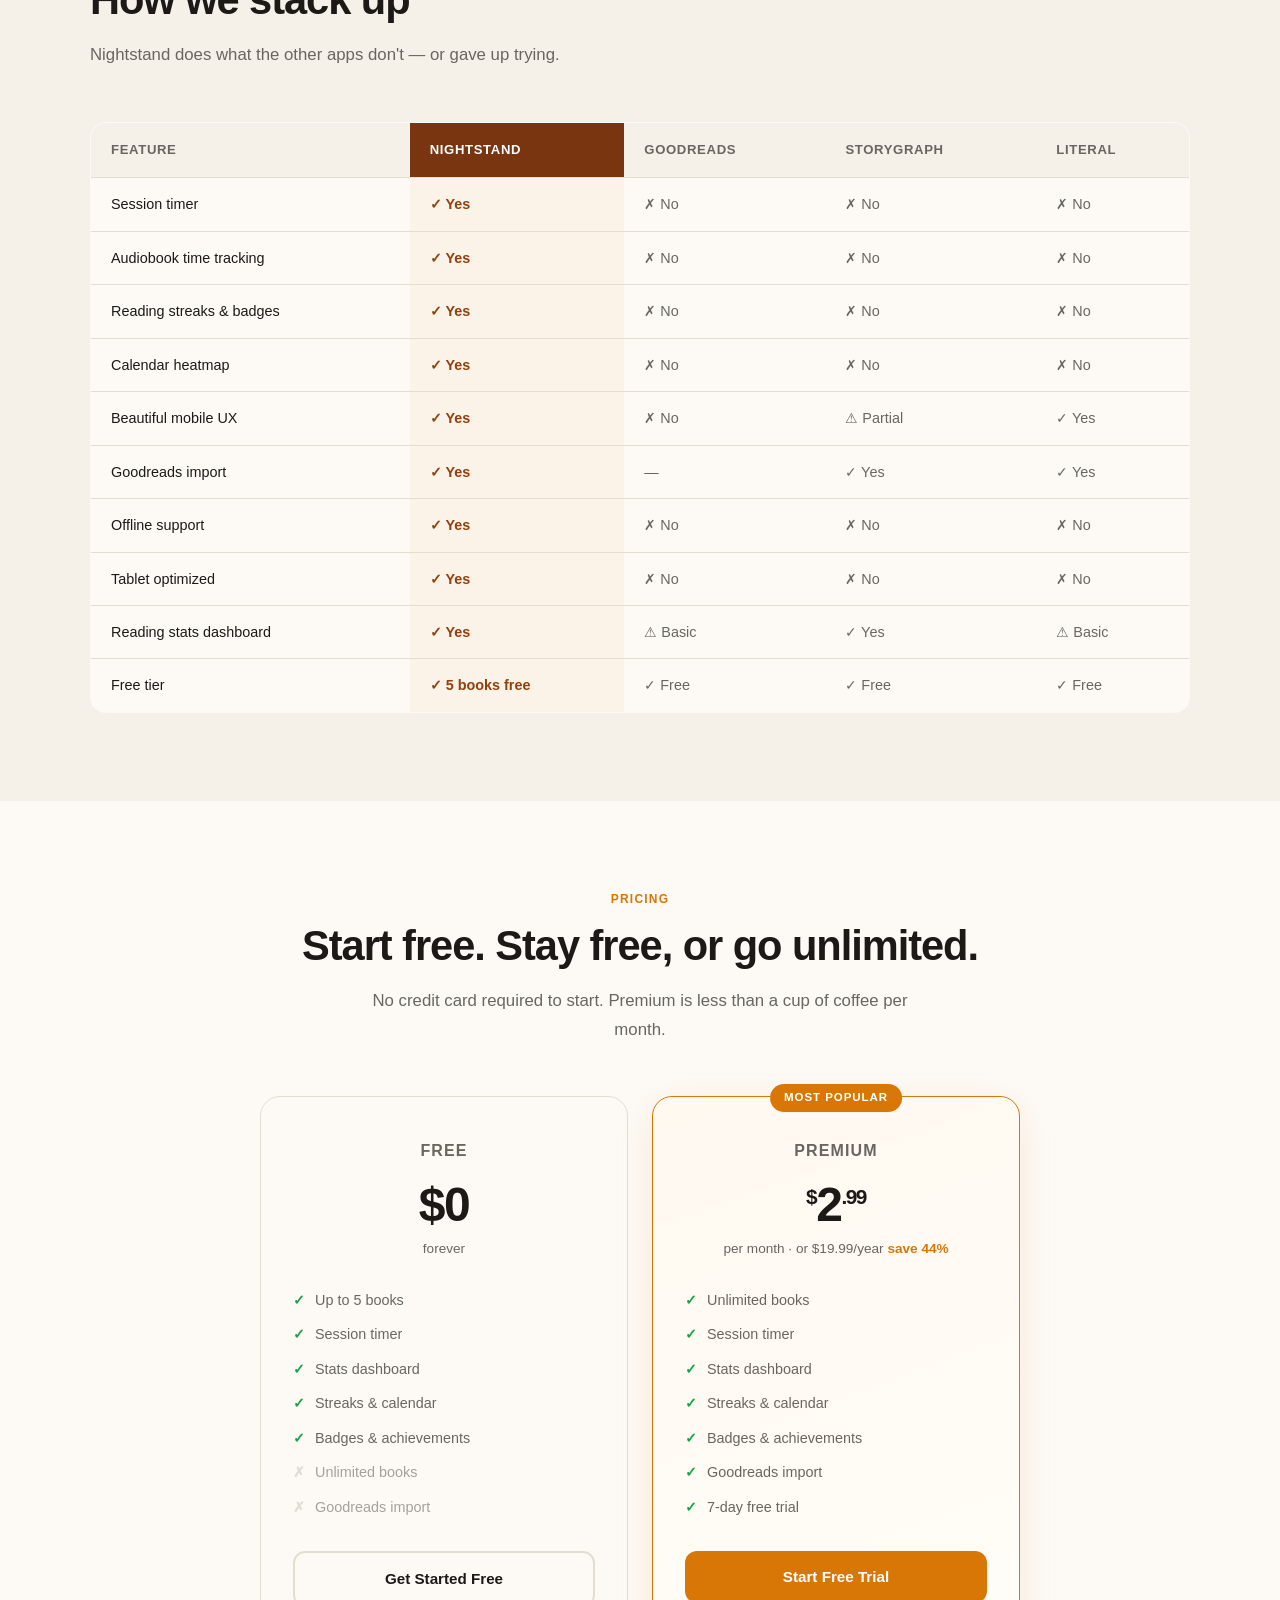
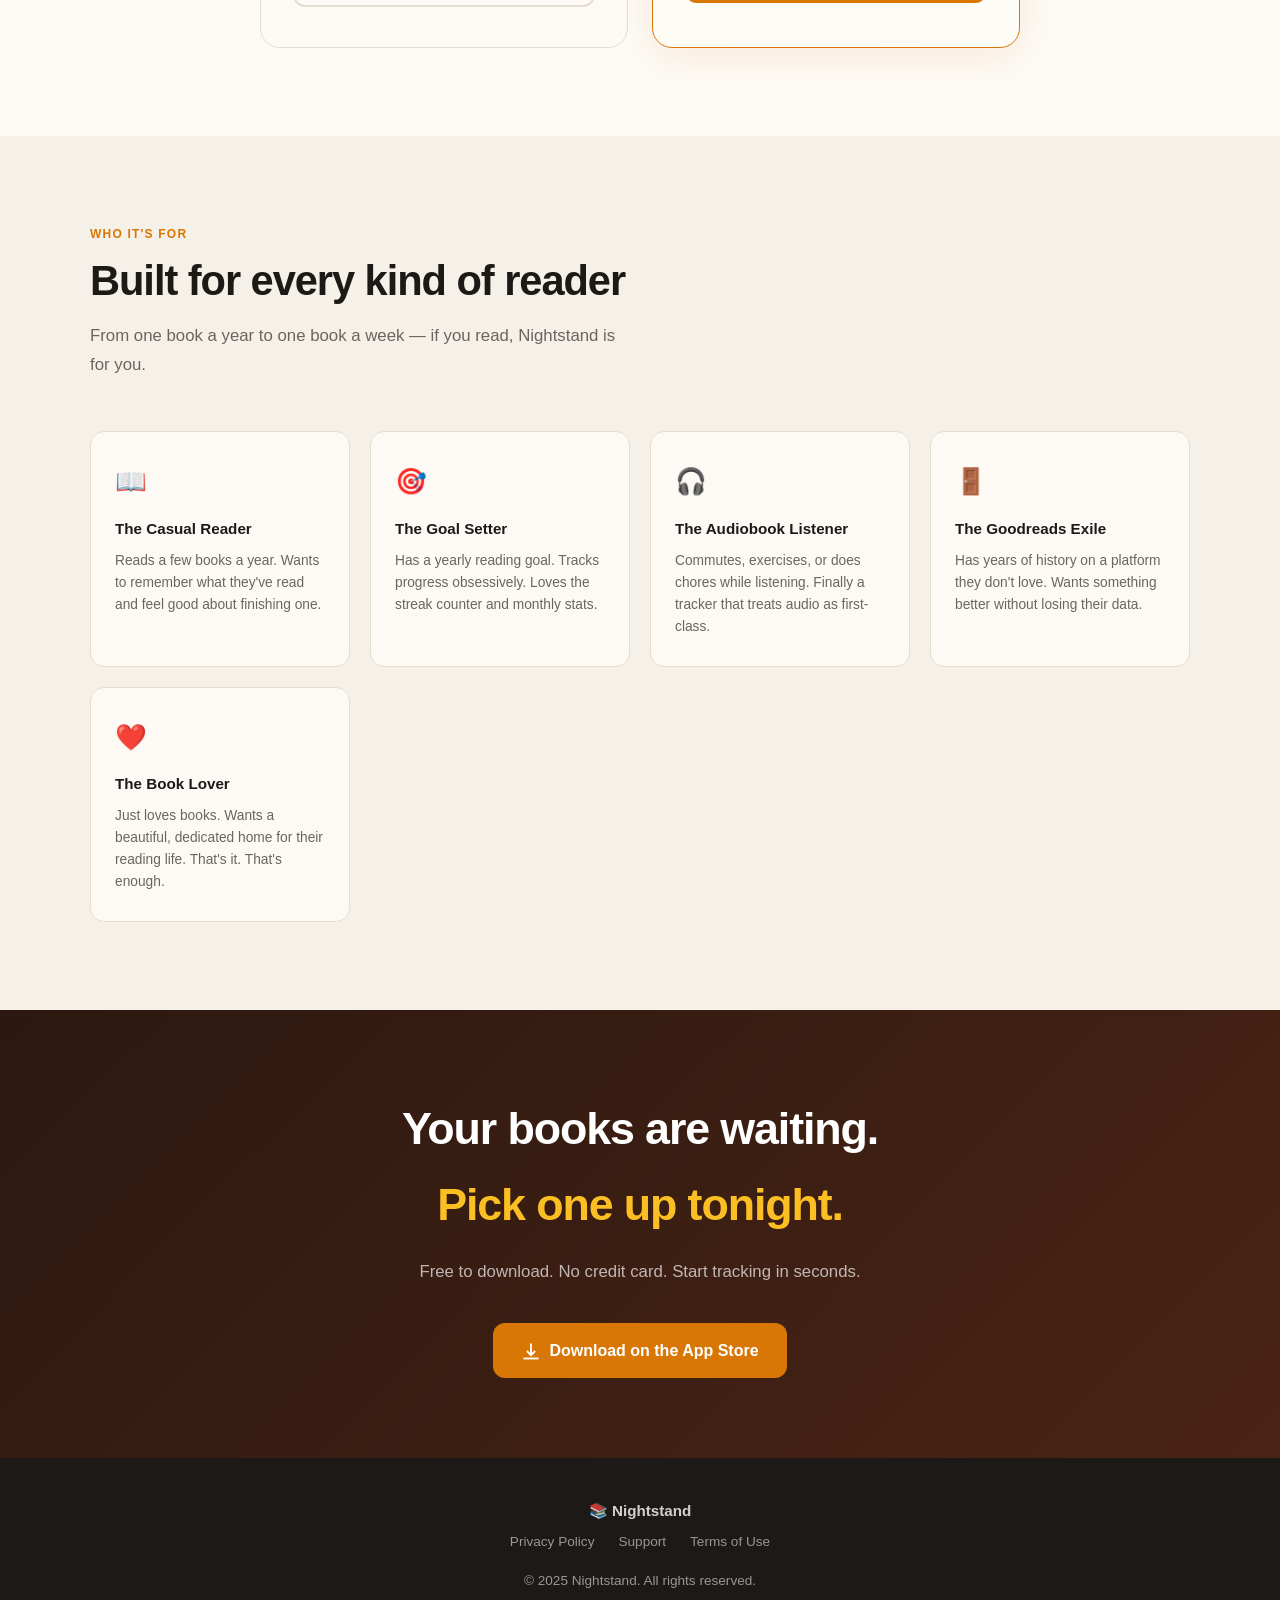
==== commit 774f5f66: "Refactor: extract shared CSS to eliminate cross-page duplication - Create shared.css with common res" ====
--- a/index.html
+++ b/index.html
@@ -6,77 +6,9 @@
   <title>Nightstand — Your Reading Companion</title>
   <meta name="description" content="Track every book you read, every minute you listen, every streak you build. The reading app for people who actually read.">
   <link rel="icon" type="image/png" href="images/icon.png">
+  <link rel="stylesheet" href="shared.css">
   <style>
-    *, *::before, *::after { margin: 0; padding: 0; box-sizing: border-box; }
-
-    :root {
-      --ink: #1c1917;
-      --warm-white: #fdfaf6;
-      --cream: #f5f0e8;
-      --amber: #d97706;
-      --amber-light: #fbbf24;
-      --brown: #78350f;
-      --brown-mid: #92400e;
-      --sage: #4a5e52;
-      --sage-light: #6b7c72;
-      --text-muted: #6b6560;
-      --border: #e5ddd0;
-    }
-
-    html { scroll-behavior: smooth; }
-
-    body {
-      font-family: -apple-system, BlinkMacSystemFont, "Segoe UI", Roboto, Helvetica, Arial, sans-serif;
-      color: var(--ink);
-      line-height: 1.65;
-      background: var(--warm-white);
-    }
-
     a { color: inherit; text-decoration: none; }
-    img { max-width: 100%; display: block; }
-
-    /* ─── NAV ─── */
-    nav {
-      position: sticky;
-      top: 0;
-      z-index: 100;
-      background: rgba(253, 250, 246, 0.92);
-      backdrop-filter: blur(10px);
-      border-bottom: 1px solid var(--border);
-      padding: 0 24px;
-    }
-    .nav-inner {
-      max-width: 1100px;
-      margin: 0 auto;
-      display: flex;
-      align-items: center;
-      justify-content: space-between;
-      height: 60px;
-    }
-    .nav-brand {
-      font-size: 1.15rem;
-      font-weight: 700;
-      color: var(--brown);
-      letter-spacing: -0.01em;
-    }
-    .nav-brand span { color: var(--amber); }
-    .nav-links {
-      display: flex;
-      gap: 28px;
-      font-size: 0.875rem;
-      color: var(--text-muted);
-    }
-    .nav-links a:hover { color: var(--ink); }
-    .nav-cta {
-      background: var(--amber);
-      color: #fff;
-      padding: 8px 18px;
-      border-radius: 20px;
-      font-size: 0.875rem;
-      font-weight: 600;
-      transition: background 0.15s;
-    }
-    .nav-cta:hover { background: var(--brown-mid); color: #fff; }
 
     /* ─── HERO ─── */
     .hero {
@@ -472,37 +404,8 @@
       margin-bottom: 36px;
     }
 
-    /* ─── FOOTER ─── */
-    footer {
-      background: var(--ink);
-      color: rgba(255,255,255,0.55);
-      padding: 40px 24px;
-      text-align: center;
-      font-size: 0.85rem;
-    }
-    .footer-inner {
-      max-width: 1100px;
-      margin: 0 auto;
-    }
-    .footer-links {
-      display: flex;
-      gap: 24px;
-      justify-content: center;
-      flex-wrap: wrap;
-      margin-bottom: 16px;
-    }
-    .footer-links a { transition: color 0.15s; }
-    .footer-links a:hover { color: #fff; }
-    .footer-brand {
-      font-weight: 700;
-      color: rgba(255,255,255,0.8);
-      font-size: 0.95rem;
-      margin-bottom: 6px;
-    }
-
     /* ─── RESPONSIVE ─── */
     @media (max-width: 640px) {
-      .nav-links { display: none; }
       section { padding: 64px 20px; }
       .comp-table { font-size: 0.78rem; }
       .comp-table th, .comp-table td { padding: 10px 12px; }
@@ -510,6 +413,15 @@
   </style>
 </head>
 <body>
+
+  <!-- ICON DEFS -->
+  <svg style="display:none" aria-hidden="true">
+    <defs>
+      <symbol id="icon-download" viewBox="0 0 24 24" fill="none" stroke="currentColor" stroke-width="2.2">
+        <path d="M12 17V3M7 12l5 5 5-5"/><path d="M3 21h18"/>
+      </symbol>
+    </defs>
+  </svg>
 
   <!-- NAV -->
   <nav>
@@ -534,7 +446,7 @@
     </p>
     <div class="hero-actions">
       <a href="#download" class="btn-primary" id="download">
-        <svg width="20" height="20" viewBox="0 0 24 24" fill="none" stroke="currentColor" stroke-width="2.2"><path d="M12 17V3M7 12l5 5 5-5"/><path d="M3 21h18"/></svg>
+        <svg width="20" height="20"><use href="#icon-download"/></svg>
         Download on the App Store
       </a>
       <a href="#features" class="btn-secondary">See how it works →</a>
@@ -818,7 +730,7 @@
       <h2>Your books are waiting.<br><em>Pick one up tonight.</em></h2>
       <p>Free to download. No credit card. Start tracking in seconds.</p>
       <a href="#download" class="btn-primary" style="display: inline-flex; margin: 0 auto;">
-        <svg width="20" height="20" viewBox="0 0 24 24" fill="none" stroke="currentColor" stroke-width="2.2"><path d="M12 17V3M7 12l5 5 5-5"/><path d="M3 21h18"/></svg>
+        <svg width="20" height="20"><use href="#icon-download"/></svg>
         Download on the App Store
       </a>
     </div>
--- a/shared.css
+++ b/shared.css
@@ -0,0 +1,123 @@
+/* ─── RESET ─── */
+*, *::before, *::after { margin: 0; padding: 0; box-sizing: border-box; }
+
+/* ─── DESIGN TOKENS ─── */
+:root {
+  --ink: #1c1917;
+  --warm-white: #fdfaf6;
+  --cream: #f5f0e8;
+  --amber: #d97706;
+  --amber-light: #fbbf24;
+  --brown: #78350f;
+  --brown-mid: #92400e;
+  --sage: #4a5e52;
+  --sage-light: #6b7c72;
+  --text-muted: #6b6560;
+  --border: #e5ddd0;
+}
+
+html { scroll-behavior: smooth; }
+
+body {
+  font-family: -apple-system, BlinkMacSystemFont, "Segoe UI", Roboto, Helvetica, Arial, sans-serif;
+  color: var(--ink);
+  line-height: 1.7;
+  background: var(--warm-white);
+}
+
+img { max-width: 100%; display: block; }
+
+/* ─── NAV ─── */
+nav {
+  position: sticky;
+  top: 0;
+  z-index: 100;
+  background: rgba(253, 250, 246, 0.92);
+  backdrop-filter: blur(10px);
+  border-bottom: 1px solid var(--border);
+  padding: 0 24px;
+}
+.nav-inner {
+  max-width: 1100px;
+  margin: 0 auto;
+  display: flex;
+  align-items: center;
+  justify-content: space-between;
+  height: 60px;
+}
+.nav-brand {
+  font-size: 1.15rem;
+  font-weight: 700;
+  color: var(--brown);
+  letter-spacing: -0.01em;
+  text-decoration: none;
+}
+.nav-brand span { color: var(--amber); }
+.nav-links {
+  display: flex;
+  gap: 24px;
+  font-size: 0.875rem;
+}
+.nav-links a { color: var(--text-muted); text-decoration: none; }
+.nav-links a:hover { color: var(--ink); }
+.nav-cta {
+  background: var(--amber);
+  color: #fff;
+  padding: 8px 18px;
+  border-radius: 20px;
+  font-size: 0.875rem;
+  font-weight: 600;
+  text-decoration: none;
+  transition: background 0.15s;
+}
+.nav-cta:hover { background: var(--brown-mid); color: #fff; }
+
+/* ─── PAGE HEADER (inner pages) ─── */
+.page-header {
+  background: linear-gradient(160deg, #2c1810 0%, #4a2415 100%);
+  color: #fff;
+  padding: 64px 24px 52px;
+  text-align: center;
+}
+.page-header h1 {
+  font-size: clamp(1.8rem, 4vw, 2.6rem);
+  font-weight: 800;
+  letter-spacing: -0.025em;
+  margin-bottom: 10px;
+}
+.page-header p {
+  font-size: 0.95rem;
+  color: rgba(255,255,255,0.6);
+}
+
+/* ─── INNER PAGE CONTENT ─── */
+.content {
+  max-width: 780px;
+  margin: 0 auto;
+  padding: 56px 24px 80px;
+}
+
+/* ─── FOOTER ─── */
+footer {
+  background: var(--ink);
+  color: rgba(255,255,255,0.55);
+  padding: 40px 24px;
+  text-align: center;
+  font-size: 0.85rem;
+}
+.footer-inner { max-width: 1100px; margin: 0 auto; }
+.footer-links {
+  display: flex;
+  gap: 24px;
+  justify-content: center;
+  flex-wrap: wrap;
+  margin-bottom: 16px;
+}
+.footer-links a { color: rgba(255,255,255,0.55); text-decoration: none; transition: color 0.15s; }
+.footer-links a:hover { color: #fff; }
+.footer-brand { font-weight: 700; color: rgba(255,255,255,0.8); font-size: 0.95rem; margin-bottom: 6px; }
+
+/* ─── RESPONSIVE ─── */
+@media (max-width: 640px) {
+  .nav-links { display: none; }
+}
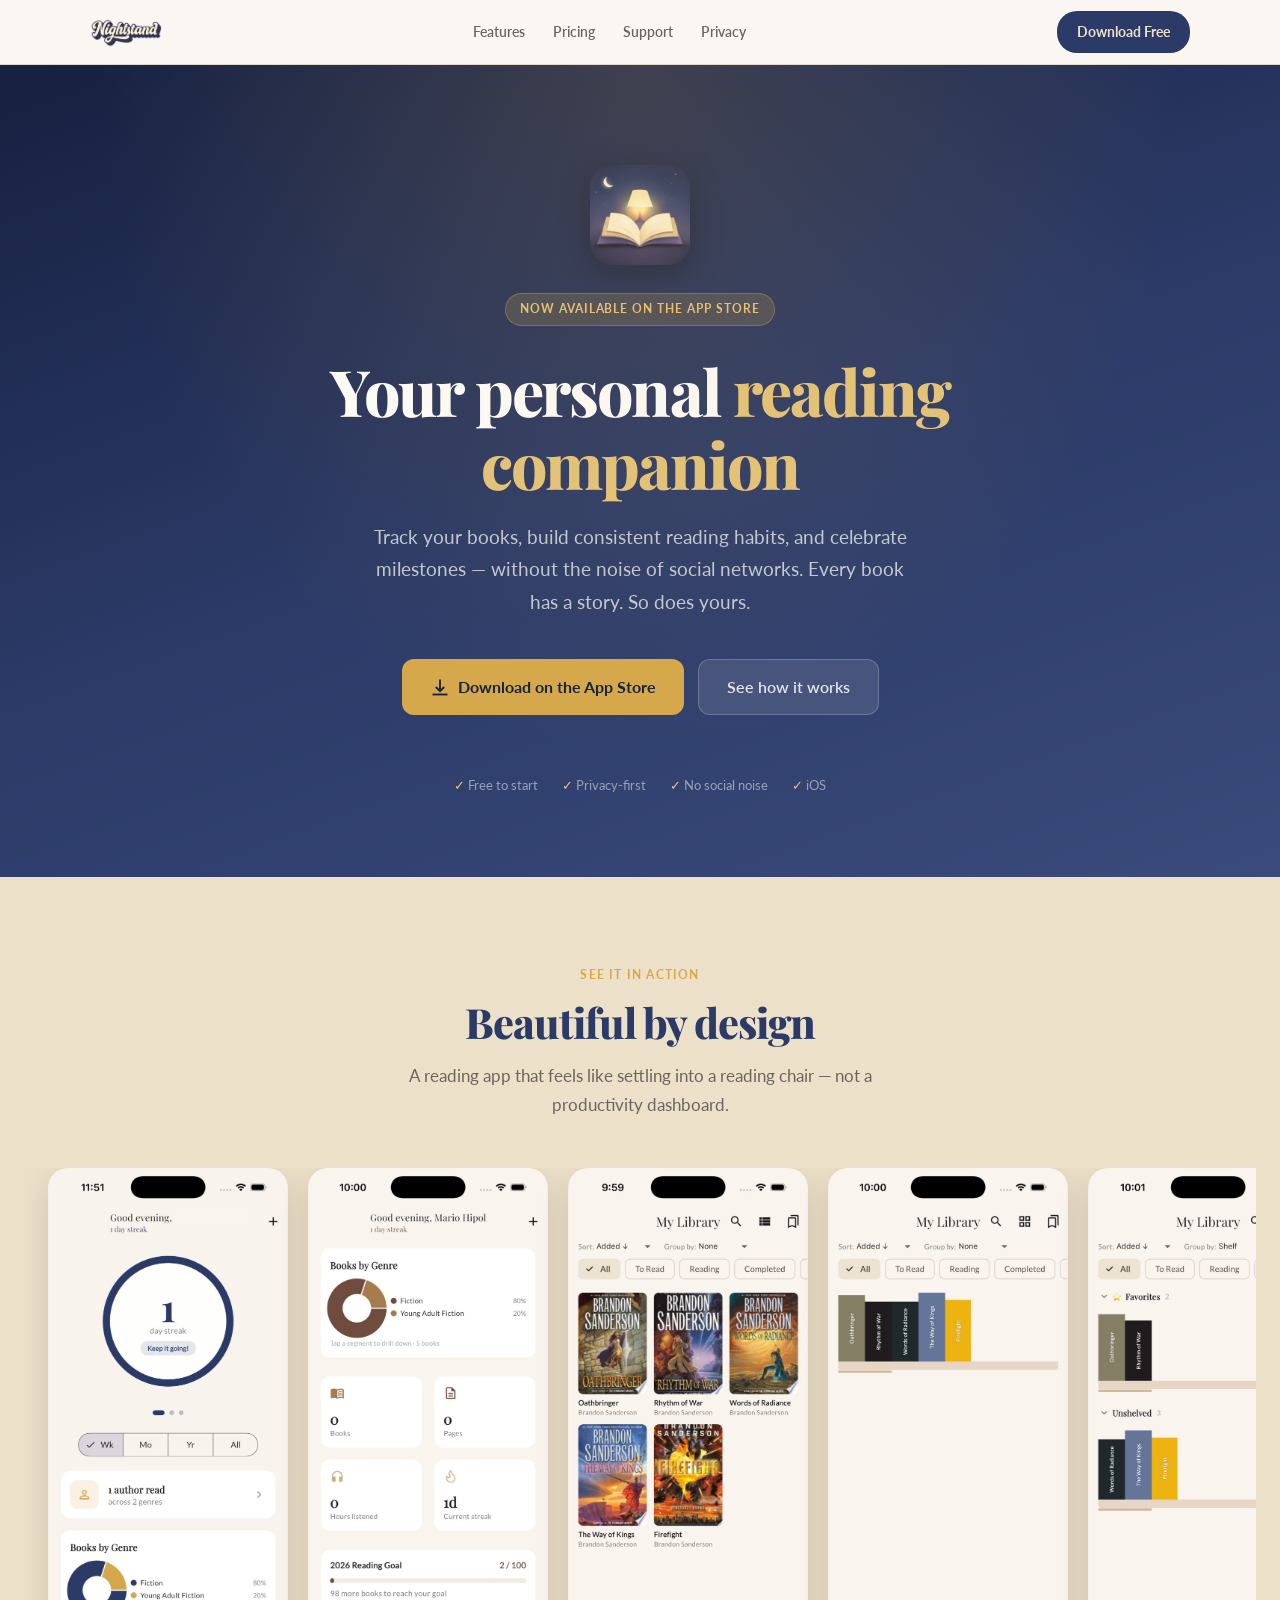
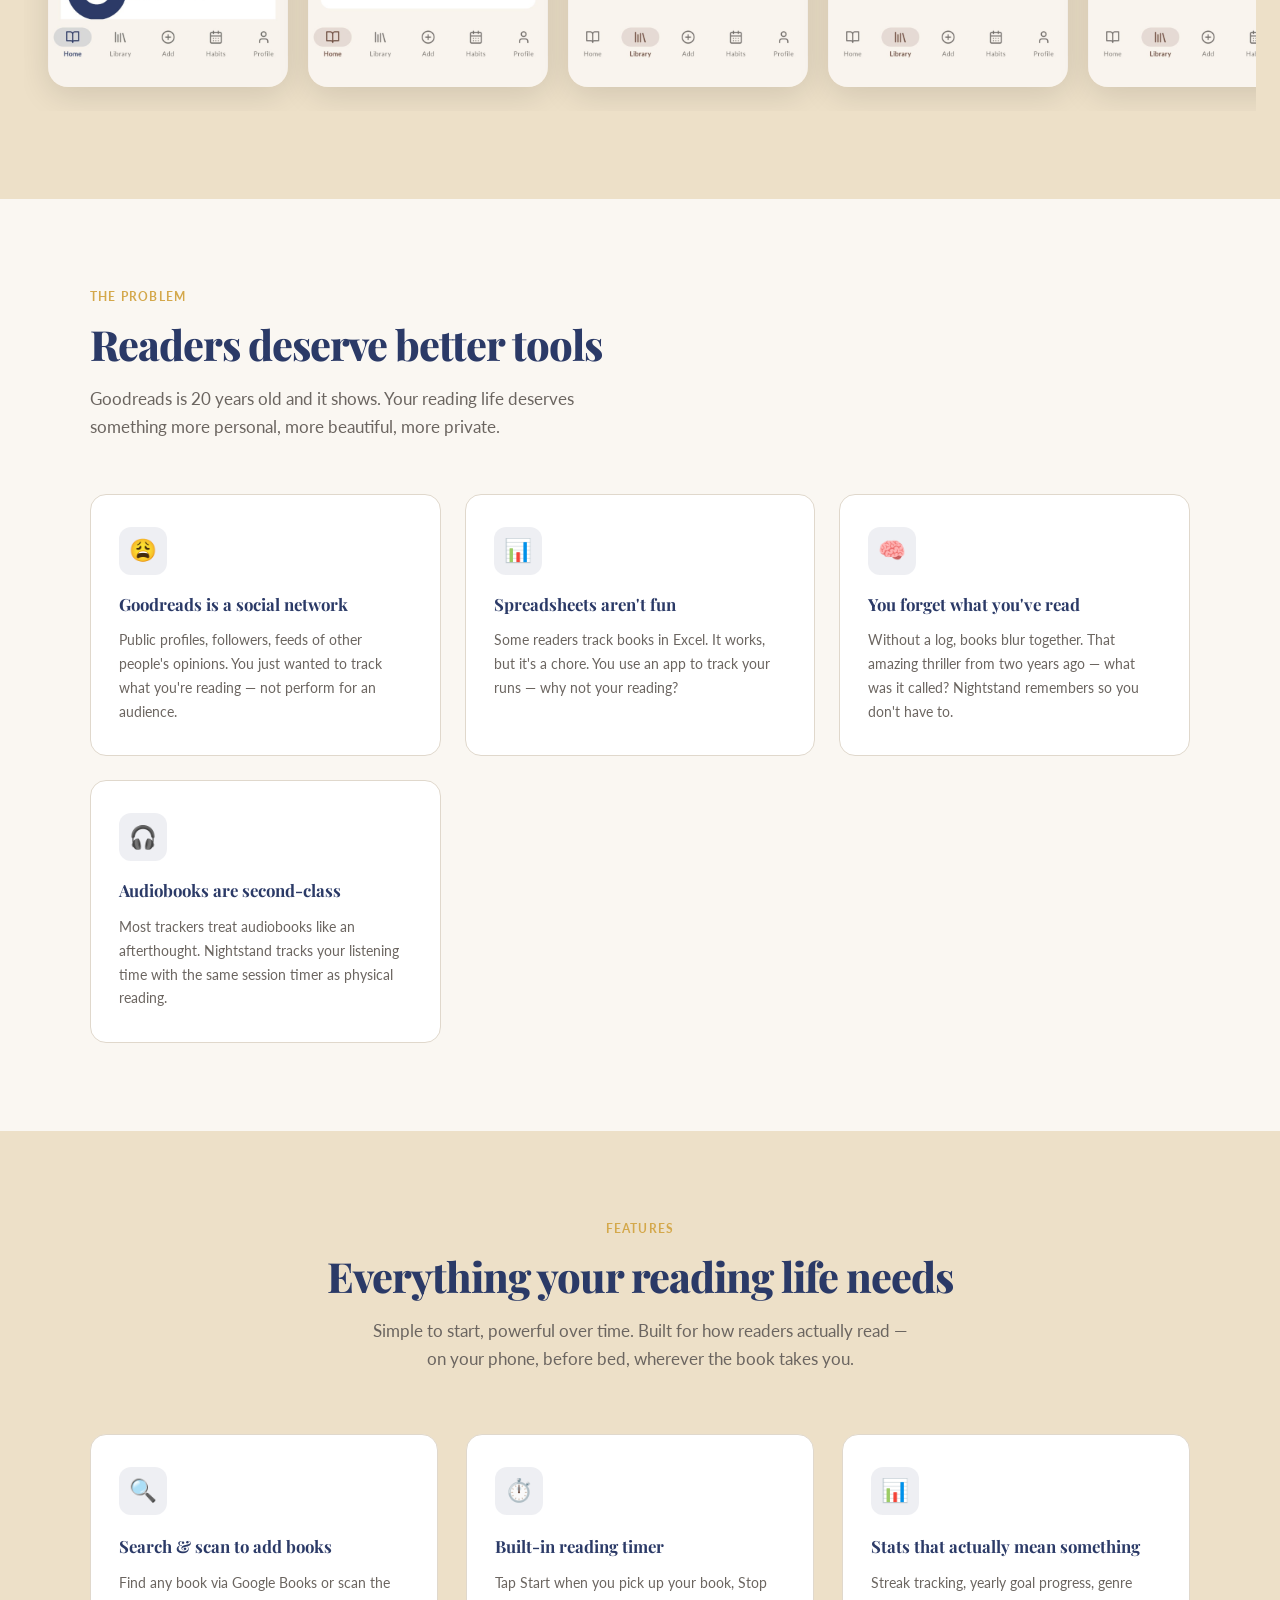
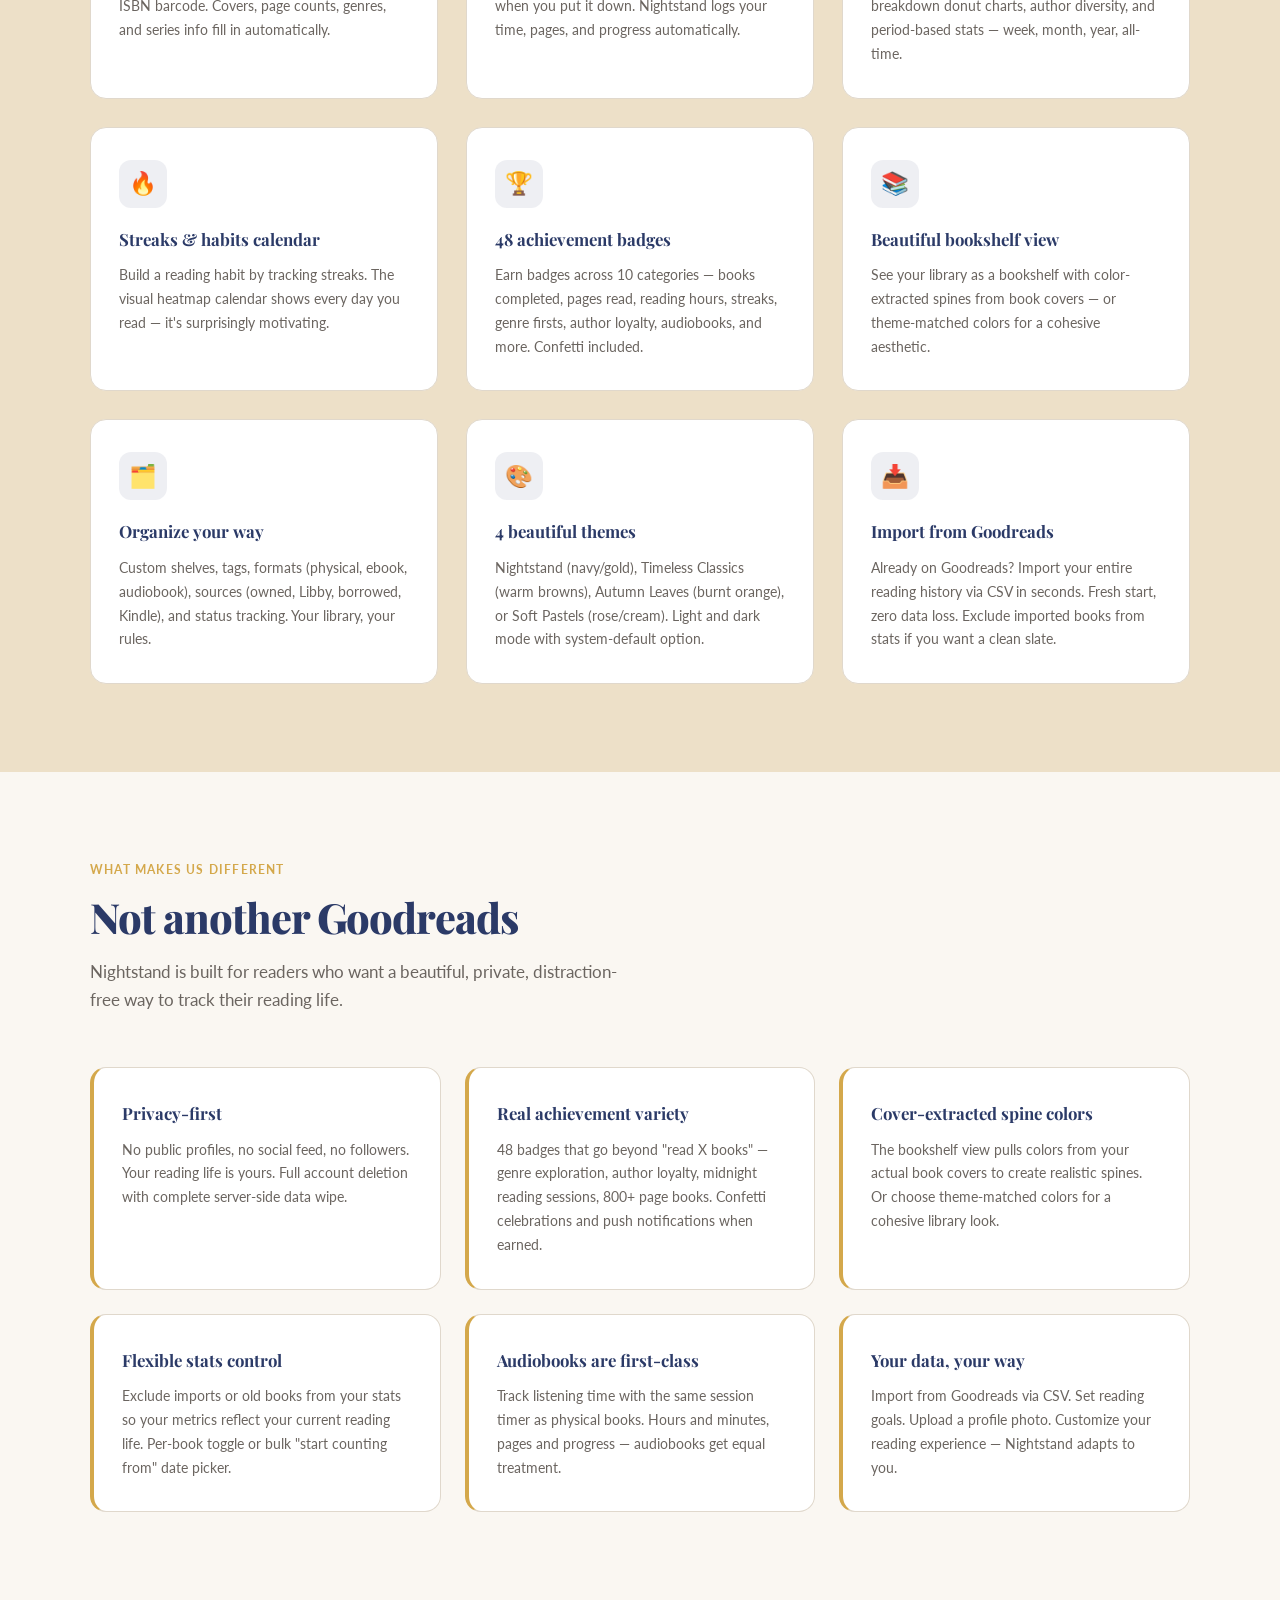
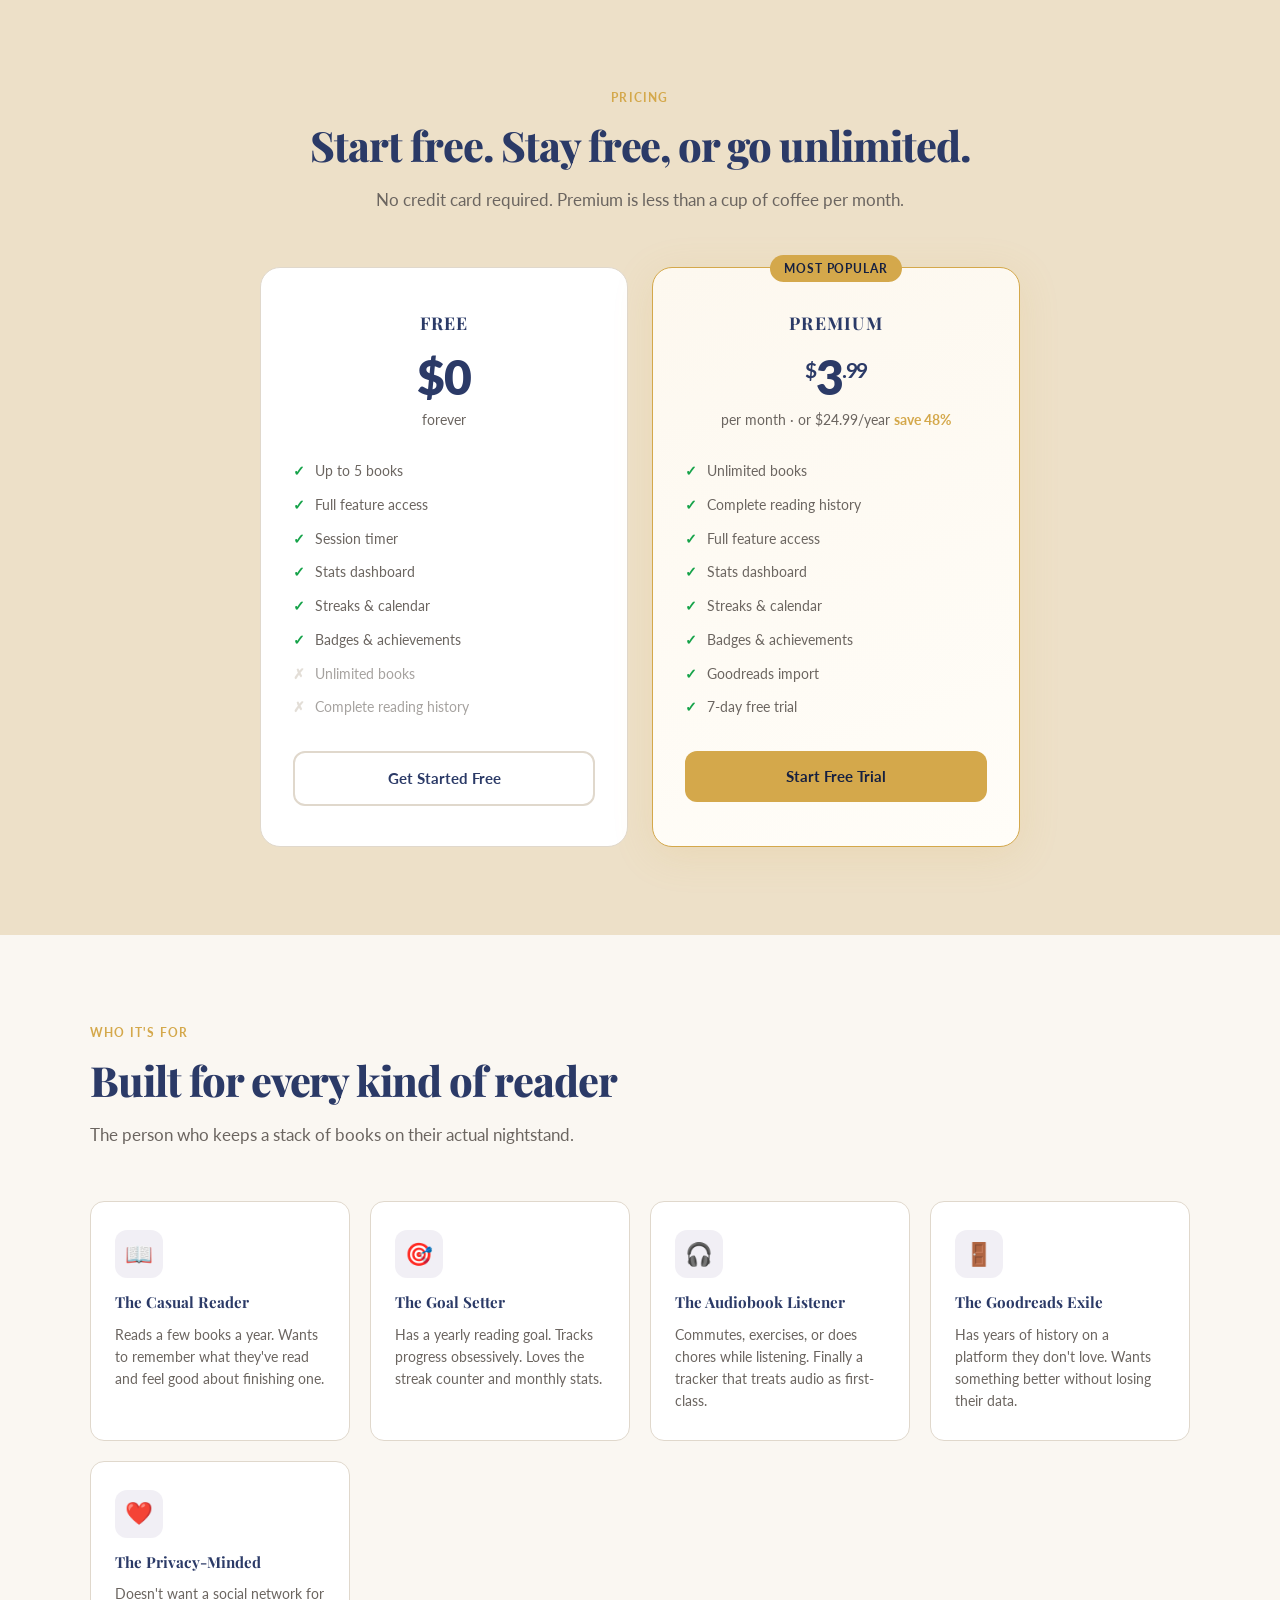
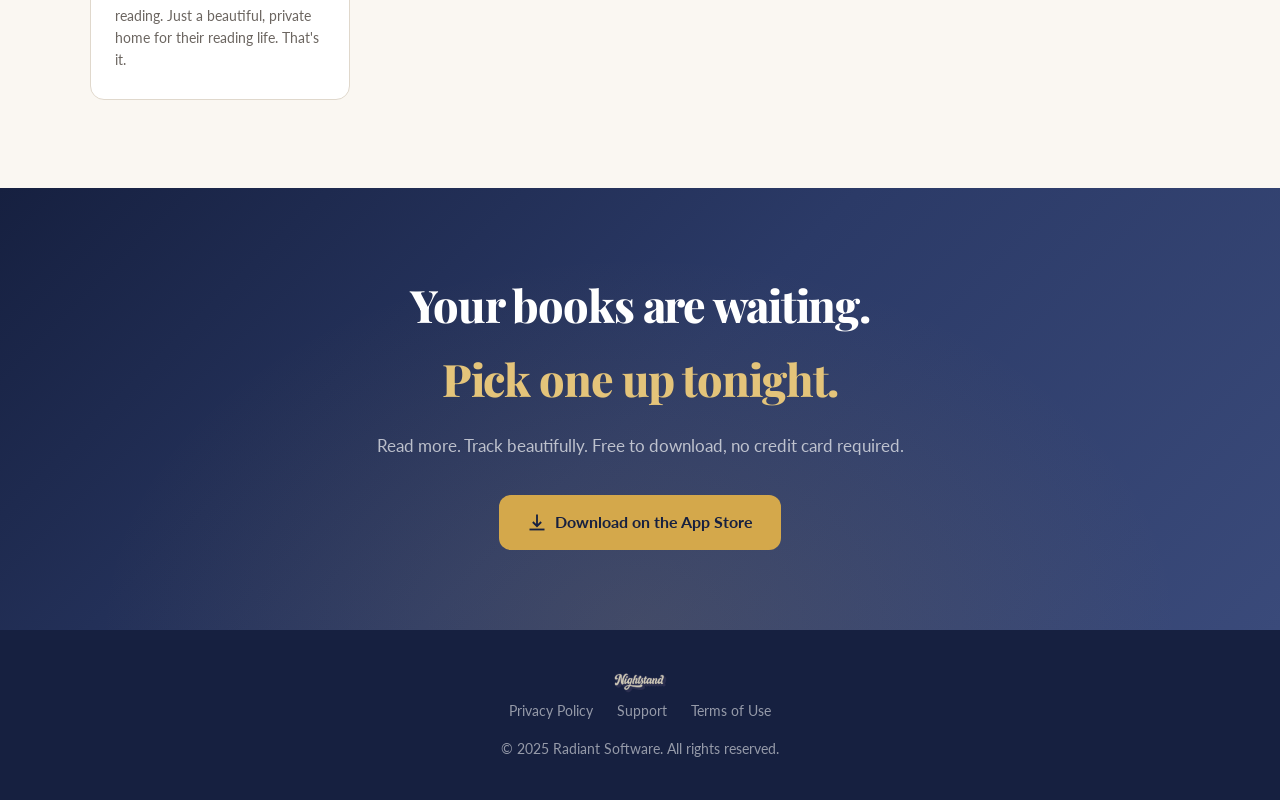
==== commit 283b92ca: "Update marketing site with new brand identity and app content Restyle site to navy/gold/cream/lavend" ====
--- a/index.html
+++ b/index.html
@@ -3,16 +3,98 @@
 <head>
   <meta charset="UTF-8">
   <meta name="viewport" content="width=device-width, initial-scale=1.0">
-  <title>Nightstand — Your Reading Companion</title>
-  <meta name="description" content="Track every book you read, every minute you listen, every streak you build. The reading app for people who actually read.">
-  <link rel="icon" type="image/png" href="images/icon.png">
-  <link rel="stylesheet" href="shared.css">
+  <title>Nightstand — Your Personal Reading Companion</title>
+  <meta name="description" content="Nightstand is a personal reading companion for iOS that helps readers track their books, build consistent reading habits, and celebrate milestones — without the noise of social networks.">
+  <link rel="icon" type="image/jpg" href="images/icon.jpg">
+  <link rel="preconnect" href="https://fonts.googleapis.com">
+  <link rel="preconnect" href="https://fonts.gstatic.com" crossorigin>
+  <link href="https://fonts.googleapis.com/css2?family=Playfair+Display:wght@600;700;800&family=Lato:wght@400;600;700&display=swap" rel="stylesheet">
   <style>
+    *, *::before, *::after { margin: 0; padding: 0; box-sizing: border-box; }
+
+    :root {
+      --navy: #2B3A67;
+      --navy-dark: #1e2a4a;
+      --navy-deeper: #162040;
+      --gold: #D4A84B;
+      --gold-light: #e4c47a;
+      --cream: #EDE0C8;
+      --cream-light: #f5efe3;
+      --cream-bg: #faf7f2;
+      --lavender: #8B7AAF;
+      --lavender-light: #a898c8;
+      --ink: #1c1917;
+      --text-muted: #6b6560;
+      --border: #e0d8cc;
+    }
+
+    html { scroll-behavior: smooth; }
+
+    body {
+      font-family: 'Lato', -apple-system, BlinkMacSystemFont, "Segoe UI", Roboto, Helvetica, Arial, sans-serif;
+      color: var(--ink);
+      line-height: 1.65;
+      background: var(--cream-bg);
+    }
+
+    h1, h2, h3, .nav-brand, .pricing-name { font-family: 'Playfair Display', Georgia, serif; }
+
     a { color: inherit; text-decoration: none; }
+    img { max-width: 100%; display: block; }
+
+    /* ─── NAV ─── */
+    nav {
+      position: sticky;
+      top: 0;
+      z-index: 100;
+      background: rgba(250, 247, 242, 0.92);
+      backdrop-filter: blur(10px);
+      border-bottom: 1px solid var(--border);
+      padding: 0 24px;
+    }
+    .nav-inner {
+      max-width: 1100px;
+      margin: 0 auto;
+      display: flex;
+      align-items: center;
+      justify-content: space-between;
+      height: 64px;
+    }
+    .nav-brand {
+      display: flex;
+      align-items: center;
+      gap: 10px;
+      font-size: 1.25rem;
+      font-weight: 700;
+      color: var(--navy);
+      letter-spacing: -0.01em;
+    }
+    .nav-brand img {
+      height: 32px;
+      width: auto;
+    }
+    .nav-links {
+      display: flex;
+      gap: 28px;
+      font-size: 0.875rem;
+      font-weight: 600;
+      color: var(--text-muted);
+    }
+    .nav-links a:hover { color: var(--navy); }
+    .nav-cta {
+      background: var(--navy);
+      color: var(--cream);
+      padding: 9px 20px;
+      border-radius: 20px;
+      font-size: 0.875rem;
+      font-weight: 700;
+      transition: background 0.15s;
+    }
+    .nav-cta:hover { background: var(--navy-dark); color: #fff; }
 
     /* ─── HERO ─── */
     .hero {
-      background: linear-gradient(160deg, #2c1810 0%, #4a2415 40%, #3d3020 100%);
+      background: linear-gradient(160deg, var(--navy-deeper) 0%, var(--navy) 50%, #3a4a7a 100%);
       color: #fff;
       text-align: center;
       padding: 100px 24px 80px;
@@ -23,20 +105,27 @@
       content: '';
       position: absolute;
       inset: 0;
-      background: radial-gradient(ellipse at 50% 0%, rgba(251,191,36,0.15) 0%, transparent 65%);
+      background: radial-gradient(ellipse at 50% 0%, rgba(212,168,75,0.18) 0%, transparent 60%);
       pointer-events: none;
+    }
+    .hero-icon {
+      width: 100px;
+      height: 100px;
+      border-radius: 22px;
+      margin: 0 auto 28px;
+      box-shadow: 0 8px 32px rgba(0,0,0,0.3);
     }
     .hero-eyebrow {
       display: inline-block;
-      background: rgba(251,191,36,0.2);
-      color: var(--amber-light);
+      background: rgba(212,168,75,0.2);
+      color: var(--gold-light);
       font-size: 0.78rem;
-      font-weight: 600;
+      font-weight: 700;
       letter-spacing: 0.08em;
       text-transform: uppercase;
       padding: 5px 14px;
       border-radius: 20px;
-      border: 1px solid rgba(251,191,36,0.3);
+      border: 1px solid rgba(212,168,75,0.35);
       margin-bottom: 28px;
     }
     .hero h1 {
@@ -45,18 +134,18 @@
       letter-spacing: -0.03em;
       line-height: 1.15;
       margin-bottom: 20px;
-      max-width: 700px;
+      max-width: 750px;
       margin-left: auto;
       margin-right: auto;
     }
     .hero h1 em {
       font-style: normal;
-      color: var(--amber-light);
+      color: var(--gold-light);
     }
     .hero-sub {
       font-size: clamp(1rem, 2vw, 1.2rem);
       color: rgba(255,255,255,0.72);
-      max-width: 520px;
+      max-width: 560px;
       margin: 0 auto 40px;
       line-height: 1.7;
     }
@@ -71,15 +160,15 @@
       display: inline-flex;
       align-items: center;
       gap: 8px;
-      background: var(--amber);
-      color: #fff;
+      background: var(--gold);
+      color: var(--navy-deeper);
       font-weight: 700;
       font-size: 1rem;
       padding: 14px 28px;
       border-radius: 12px;
       transition: background 0.15s, transform 0.1s;
     }
-    .btn-primary:hover { background: var(--amber-light); transform: translateY(-1px); }
+    .btn-primary:hover { background: var(--gold-light); transform: translateY(-1px); }
     .btn-secondary {
       display: inline-flex;
       align-items: center;
@@ -102,7 +191,7 @@
       font-size: 0.82rem;
       color: rgba(255,255,255,0.5);
     }
-    .hero-badges span::before { content: '✓ '; color: var(--amber-light); }
+    .hero-badges span::before { content: '\2713\00a0'; color: var(--gold-light); }
 
     /* ─── SECTION SHELL ─── */
     section { padding: 88px 24px; }
@@ -112,7 +201,7 @@
       font-weight: 700;
       letter-spacing: 0.1em;
       text-transform: uppercase;
-      color: var(--amber);
+      color: var(--gold);
       margin-bottom: 12px;
     }
     .section-heading {
@@ -120,7 +209,7 @@
       font-weight: 800;
       letter-spacing: -0.025em;
       line-height: 1.2;
-      color: var(--ink);
+      color: var(--navy);
       margin-bottom: 16px;
     }
     .section-sub {
@@ -130,8 +219,36 @@
       line-height: 1.7;
     }
 
+    /* ─── SCREENSHOTS ─── */
+    .screenshots {
+      background: var(--cream);
+      overflow: hidden;
+    }
+    .screenshots-header {
+      text-align: center;
+      margin-bottom: 48px;
+    }
+    .screenshots-header .section-sub { margin: 0 auto; }
+    .screenshots-scroll {
+      display: flex;
+      gap: 20px;
+      overflow-x: auto;
+      padding: 0 24px 24px;
+      scroll-snap-type: x mandatory;
+      -webkit-overflow-scrolling: touch;
+      scrollbar-width: none;
+    }
+    .screenshots-scroll::-webkit-scrollbar { display: none; }
+    .screenshots-scroll img {
+      flex: 0 0 auto;
+      width: 240px;
+      border-radius: 20px;
+      box-shadow: 0 8px 32px rgba(0,0,0,0.12);
+      scroll-snap-align: center;
+    }
+
     /* ─── PROBLEM ─── */
-    .problem { background: var(--cream); }
+    .problem { background: var(--cream-bg); }
     .problem-grid {
       display: grid;
       grid-template-columns: repeat(auto-fit, minmax(260px, 1fr));
@@ -139,20 +256,27 @@
       margin-top: 52px;
     }
     .problem-card {
-      background: var(--warm-white);
+      background: #fff;
       border: 1px solid var(--border);
       border-radius: 16px;
       padding: 32px 28px;
     }
     .problem-card .icon {
-      font-size: 2rem;
+      width: 48px;
+      height: 48px;
+      border-radius: 12px;
+      background: rgba(43,58,103,0.08);
+      display: flex;
+      align-items: center;
+      justify-content: center;
+      font-size: 1.4rem;
       margin-bottom: 16px;
     }
     .problem-card h3 {
       font-size: 1.05rem;
       font-weight: 700;
       margin-bottom: 10px;
-      color: var(--ink);
+      color: var(--navy);
     }
     .problem-card p {
       font-size: 0.9rem;
@@ -161,6 +285,7 @@
     }
 
     /* ─── FEATURES ─── */
+    .features { background: var(--cream); }
     .features-header {
       text-align: center;
       margin-bottom: 60px;
@@ -177,21 +302,29 @@
       border: 1px solid var(--border);
       border-radius: 16px;
       padding: 32px 28px;
-      background: var(--warm-white);
+      background: #fff;
       transition: box-shadow 0.2s, border-color 0.2s;
     }
     .feature-card:hover {
-      box-shadow: 0 8px 32px rgba(0,0,0,0.07);
-      border-color: #d4c9b5;
+      box-shadow: 0 8px 32px rgba(43,58,103,0.1);
+      border-color: var(--lavender);
     }
     .feature-icon {
-      font-size: 2rem;
+      width: 48px;
+      height: 48px;
+      border-radius: 12px;
+      background: rgba(43,58,103,0.08);
+      display: flex;
+      align-items: center;
+      justify-content: center;
+      font-size: 1.4rem;
       margin-bottom: 18px;
     }
     .feature-card h3 {
       font-size: 1.05rem;
       font-weight: 700;
       margin-bottom: 10px;
+      color: var(--navy);
     }
     .feature-card p {
       font-size: 0.9rem;
@@ -199,53 +332,35 @@
       line-height: 1.65;
     }
 
-    /* ─── COMPARISON ─── */
-    .comparison { background: var(--cream); }
-    .comparison-header { margin-bottom: 52px; }
-    .comp-table {
-      width: 100%;
-      border-collapse: collapse;
+    /* ─── DIFFERENTIATORS ─── */
+    .differentiators { background: var(--cream-bg); }
+    .diff-header { margin-bottom: 52px; }
+    .diff-grid {
+      display: grid;
+      grid-template-columns: repeat(auto-fit, minmax(300px, 1fr));
+      gap: 24px;
+    }
+    .diff-card {
+      background: #fff;
+      border: 1px solid var(--border);
+      border-radius: 16px;
+      padding: 32px 28px;
+      border-left: 4px solid var(--gold);
+    }
+    .diff-card h3 {
+      font-size: 1.05rem;
+      font-weight: 700;
+      margin-bottom: 10px;
+      color: var(--navy);
+    }
+    .diff-card p {
       font-size: 0.9rem;
-      background: var(--warm-white);
-      border-radius: 16px;
-      overflow: hidden;
-      border: 1px solid var(--border);
-    }
-    .comp-table th {
-      padding: 16px 20px;
-      text-align: left;
-      font-weight: 700;
-      font-size: 0.82rem;
-      background: var(--cream);
       color: var(--text-muted);
-      border-bottom: 1px solid var(--border);
-      text-transform: uppercase;
-      letter-spacing: 0.05em;
-    }
-    .comp-table th.ours {
-      background: var(--brown);
-      color: #fff;
-    }
-    .comp-table td {
-      padding: 14px 20px;
-      border-bottom: 1px solid var(--border);
-      color: var(--text-muted);
-    }
-    .comp-table td:first-child {
-      color: var(--ink);
-      font-weight: 500;
-    }
-    .comp-table td.ours {
-      background: rgba(217,119,6,0.06);
-      font-weight: 600;
-      color: var(--brown-mid);
-    }
-    .comp-table tr:last-child td { border-bottom: none; }
-    .check { color: #16a34a; }
-    .cross { color: #dc2626; }
-    .partial { color: #d97706; }
+      line-height: 1.65;
+    }
 
     /* ─── PRICING ─── */
+    .pricing { background: var(--cream); }
     .pricing-header { text-align: center; margin-bottom: 52px; }
     .pricing-header .section-sub { margin: 0 auto; }
     .pricing-grid {
@@ -259,13 +374,13 @@
       border: 1px solid var(--border);
       border-radius: 20px;
       padding: 40px 32px;
-      background: var(--warm-white);
+      background: #fff;
       text-align: center;
     }
     .pricing-card.featured {
-      border-color: var(--amber);
-      background: linear-gradient(160deg, #fff9f0, #fffdf8);
-      box-shadow: 0 8px 40px rgba(217,119,6,0.12);
+      border-color: var(--gold);
+      background: linear-gradient(160deg, #fdf8ef, #fffdf8);
+      box-shadow: 0 8px 40px rgba(212,168,75,0.15);
       position: relative;
     }
     .pricing-badge {
@@ -273,8 +388,8 @@
       top: -13px;
       left: 50%;
       transform: translateX(-50%);
-      background: var(--amber);
-      color: #fff;
+      background: var(--gold);
+      color: var(--navy-deeper);
       font-size: 0.72rem;
       font-weight: 700;
       letter-spacing: 0.08em;
@@ -283,9 +398,9 @@
       border-radius: 20px;
     }
     .pricing-name {
-      font-size: 1rem;
-      font-weight: 700;
-      color: var(--text-muted);
+      font-size: 1.1rem;
+      font-weight: 700;
+      color: var(--navy);
       text-transform: uppercase;
       letter-spacing: 0.07em;
       margin-bottom: 16px;
@@ -293,7 +408,7 @@
     .pricing-price {
       font-size: 3rem;
       font-weight: 800;
-      color: var(--ink);
+      color: var(--navy);
       letter-spacing: -0.03em;
       line-height: 1;
     }
@@ -324,12 +439,12 @@
       gap: 10px;
     }
     .pricing-list li::before {
-      content: '✓';
+      content: '\2713';
       color: #16a34a;
       font-weight: 700;
       flex-shrink: 0;
     }
-    .pricing-list li.muted::before { content: '✗'; color: #d1c9be; }
+    .pricing-list li.muted::before { content: '\2717'; color: #d1c9be; }
     .pricing-list li.muted { opacity: 0.6; }
     .btn-pricing {
       display: block;
@@ -343,17 +458,17 @@
     }
     .btn-pricing.outline {
       border: 2px solid var(--border);
-      color: var(--ink);
-    }
-    .btn-pricing.outline:hover { border-color: var(--amber); color: var(--amber); }
+      color: var(--navy);
+    }
+    .btn-pricing.outline:hover { border-color: var(--gold); color: var(--gold); }
     .btn-pricing.filled {
-      background: var(--amber);
-      color: #fff;
-    }
-    .btn-pricing.filled:hover { background: var(--brown-mid); }
+      background: var(--gold);
+      color: var(--navy-deeper);
+    }
+    .btn-pricing.filled:hover { background: var(--gold-light); }
 
     /* ─── FOR WHO ─── */
-    .forwhom { background: var(--cream); }
+    .forwhom { background: var(--cream-bg); }
     .forwhom-grid {
       display: grid;
       grid-template-columns: repeat(auto-fit, minmax(220px, 1fr));
@@ -361,19 +476,27 @@
       margin-top: 52px;
     }
     .forwhom-card {
-      background: var(--warm-white);
+      background: #fff;
       border: 1px solid var(--border);
       border-radius: 14px;
       padding: 28px 24px;
     }
     .forwhom-card .persona {
-      font-size: 1.6rem;
+      width: 48px;
+      height: 48px;
+      border-radius: 12px;
+      background: rgba(139,122,175,0.12);
+      display: flex;
+      align-items: center;
+      justify-content: center;
+      font-size: 1.4rem;
       margin-bottom: 12px;
     }
     .forwhom-card h3 {
       font-size: 0.95rem;
       font-weight: 700;
       margin-bottom: 8px;
+      color: var(--navy);
     }
     .forwhom-card p {
       font-size: 0.86rem;
@@ -383,50 +506,91 @@
 
     /* ─── CTA BANNER ─── */
     .cta-banner {
-      background: linear-gradient(135deg, #2c1810, #4a2415);
+      background: linear-gradient(135deg, var(--navy-deeper), var(--navy), #3a4a7a);
       color: #fff;
       text-align: center;
       padding: 80px 24px;
+      position: relative;
+      overflow: hidden;
+    }
+    .cta-banner::before {
+      content: '';
+      position: absolute;
+      inset: 0;
+      background: radial-gradient(ellipse at 50% 100%, rgba(212,168,75,0.12) 0%, transparent 60%);
+      pointer-events: none;
     }
     .cta-banner h2 {
       font-size: clamp(1.8rem, 4vw, 2.8rem);
       font-weight: 800;
       letter-spacing: -0.025em;
       margin-bottom: 16px;
+      position: relative;
     }
     .cta-banner h2 em {
       font-style: normal;
-      color: var(--amber-light);
+      color: var(--gold-light);
     }
     .cta-banner p {
       font-size: 1.05rem;
       color: rgba(255,255,255,0.68);
       margin-bottom: 36px;
+      position: relative;
+    }
+
+    /* ─── FOOTER ─── */
+    footer {
+      background: var(--navy-deeper);
+      color: rgba(255,255,255,0.55);
+      padding: 40px 24px;
+      text-align: center;
+      font-size: 0.85rem;
+    }
+    .footer-inner {
+      max-width: 1100px;
+      margin: 0 auto;
+    }
+    .footer-links {
+      display: flex;
+      gap: 24px;
+      justify-content: center;
+      flex-wrap: wrap;
+      margin-bottom: 16px;
+    }
+    .footer-links a { transition: color 0.15s; }
+    .footer-links a:hover { color: var(--gold-light); }
+    .footer-brand {
+      display: flex;
+      align-items: center;
+      justify-content: center;
+      gap: 8px;
+      font-weight: 700;
+      color: rgba(255,255,255,0.8);
+      font-size: 0.95rem;
+      margin-bottom: 6px;
+    }
+    .footer-brand img {
+      height: 24px;
+      width: auto;
+      opacity: 0.8;
     }
 
     /* ─── RESPONSIVE ─── */
     @media (max-width: 640px) {
+      .nav-links { display: none; }
       section { padding: 64px 20px; }
-      .comp-table { font-size: 0.78rem; }
-      .comp-table th, .comp-table td { padding: 10px 12px; }
+      .screenshots-scroll img { width: 200px; }
     }
   </style>
 </head>
 <body>
 
-  <!-- ICON DEFS -->
-  <svg style="display:none" aria-hidden="true">
-    <defs>
-      <symbol id="icon-download" viewBox="0 0 24 24" fill="none" stroke="currentColor" stroke-width="2.2">
-        <path d="M12 17V3M7 12l5 5 5-5"/><path d="M3 21h18"/>
-      </symbol>
-    </defs>
-  </svg>
-
   <!-- NAV -->
   <nav>
     <div class="nav-inner">
-      <span class="nav-brand">📚 Night<span>stand</span></span>
+      <a href="/" class="nav-brand">
+        <img src="images/nightstand.png" alt="Nightstand logo">
+      </a>
       <div class="nav-links">
         <a href="#features">Features</a>
         <a href="#pricing">Pricing</a>
@@ -439,59 +603,83 @@
 
   <!-- HERO -->
   <header class="hero">
-    <div class="hero-eyebrow">Now available on iOS &amp; Android</div>
-    <h1>The reading app for people who <em>actually read</em></h1>
+    <img src="images/icon.jpg" alt="Nightstand app icon" class="hero-icon">
+    <div class="hero-eyebrow">Now available on the App Store</div>
+    <h1>Your personal <em>reading companion</em></h1>
     <p class="hero-sub">
-      Track every book, every session, every streak. Beautiful stats, audiobook support, and badges for the milestones that matter.
+      Track your books, build consistent reading habits, and celebrate milestones — without the noise of social networks. Every book has a story. So does yours.
     </p>
     <div class="hero-actions">
       <a href="#download" class="btn-primary" id="download">
-        <svg width="20" height="20"><use href="#icon-download"/></svg>
+        <svg width="20" height="20" viewBox="0 0 24 24" fill="none" stroke="currentColor" stroke-width="2.2"><path d="M12 17V3M7 12l5 5 5-5"/><path d="M3 21h18"/></svg>
         Download on the App Store
       </a>
-      <a href="#features" class="btn-secondary">See how it works →</a>
+      <a href="#features" class="btn-secondary">See how it works</a>
     </div>
     <div class="hero-badges">
       <span>Free to start</span>
-      <span>No account required</span>
-      <span>Works offline</span>
-      <span>iOS &amp; Android</span>
+      <span>Privacy-first</span>
+      <span>No social noise</span>
+      <span>iOS</span>
     </div>
   </header>
+
+  <!-- SCREENSHOTS -->
+  <section class="screenshots">
+    <div class="container">
+      <div class="screenshots-header">
+        <p class="section-label">See it in action</p>
+        <h2 class="section-heading">Beautiful by design</h2>
+        <p class="section-sub">A reading app that feels like settling into a reading chair — not a productivity dashboard.</p>
+      </div>
+    </div>
+    <div class="screenshots-scroll">
+      <img src="images/nightstand-10.png" alt="Dashboard with streak tracking">
+      <img src="images/nightstand-06.png" alt="Reading stats and genre breakdown">
+      <img src="images/nightstand-02.png" alt="Library grid view with book covers">
+      <img src="images/nightstand-08.png" alt="Bookshelf view with spine colors">
+      <img src="images/nightstand-09.png" alt="Grouped shelves view">
+      <img src="images/nightstand-07.png" alt="Library list view">
+      <img src="images/nightstand-03.png" alt="Reading habits calendar">
+      <img src="images/nightstand-04.png" alt="Monthly reading stats">
+      <img src="images/nightstand-05.png" alt="Profile and settings">
+      <img src="images/nightstand-01.png" alt="Confetti celebration on milestone">
+    </div>
+  </section>
 
   <!-- PROBLEM -->
   <section class="problem" id="problem">
     <div class="container">
       <p class="section-label">The problem</p>
       <h2 class="section-heading">Readers deserve better tools</h2>
-      <p class="section-sub">Goodreads is 20 years old and it shows. Spreadsheets are a chore. Your reading life deserves something better.</p>
+      <p class="section-sub">Goodreads is 20 years old and it shows. Your reading life deserves something more personal, more beautiful, more private.</p>
       <div class="problem-grid">
         <div class="problem-card">
           <div class="icon">😩</div>
-          <h3>Goodreads is broken</h3>
-          <p>Built in 2007 and barely updated since. Clunky UI, no real stats, no habit tracking, no audiobook support. Millions of readers use it because there's been nothing better — until now.</p>
+          <h3>Goodreads is a social network</h3>
+          <p>Public profiles, followers, feeds of other people's opinions. You just wanted to track what you're reading — not perform for an audience.</p>
         </div>
         <div class="problem-card">
           <div class="icon">📊</div>
           <h3>Spreadsheets aren't fun</h3>
-          <p>Some readers track books in Excel. It works, but it's a chore. You shouldn't need a spreadsheet to enjoy reading. You use an app to track your runs — why not your reading?</p>
+          <p>Some readers track books in Excel. It works, but it's a chore. You use an app to track your runs — why not your reading?</p>
         </div>
         <div class="problem-card">
           <div class="icon">🧠</div>
           <h3>You forget what you've read</h3>
-          <p>Without a log, books blur together. That amazing thriller from two years ago — what was it called? Who wrote it? You loved it. You can't remember it. Nightstand fixes that.</p>
+          <p>Without a log, books blur together. That amazing thriller from two years ago — what was it called? Nightstand remembers so you don't have to.</p>
         </div>
         <div class="problem-card">
           <div class="icon">🎧</div>
           <h3>Audiobooks are second-class</h3>
-          <p>Most trackers treat audiobooks like an afterthought. Nightstand tracks your listening time — hours and minutes — with the same start/stop timer as physical reading.</p>
+          <p>Most trackers treat audiobooks like an afterthought. Nightstand tracks your listening time with the same session timer as physical reading.</p>
         </div>
       </div>
     </div>
   </section>
 
   <!-- FEATURES -->
-  <section id="features">
+  <section class="features" id="features">
     <div class="container">
       <div class="features-header">
         <p class="section-label">Features</p>
@@ -501,156 +689,97 @@
       <div class="features-grid">
         <div class="feature-card">
           <div class="feature-icon">🔍</div>
-          <h3>Search 40 million+ books</h3>
-          <p>Find any book by title, author, or scan the ISBN barcode. Covers, page counts, genres, and series info fill in automatically — no typing required.</p>
+          <h3>Search & scan to add books</h3>
+          <p>Find any book via Google Books or scan the ISBN barcode. Covers, page counts, genres, and series info fill in automatically.</p>
         </div>
         <div class="feature-card">
           <div class="feature-icon">⏱️</div>
-          <h3>Just hit Start</h3>
-          <p>Tap Start when you pick up your book, Stop when you put it down. Nightstand logs your session in the background. You don't even have to keep the app open.</p>
+          <h3>Built-in reading timer</h3>
+          <p>Tap Start when you pick up your book, Stop when you put it down. Nightstand logs your time, pages, and progress automatically.</p>
         </div>
         <div class="feature-card">
           <div class="feature-icon">📊</div>
           <h3>Stats that actually mean something</h3>
-          <p>Books read, pages turned, hours listened, streaks held. See your week, month, year, and all-time numbers on a beautiful dashboard.</p>
+          <p>Streak tracking, yearly goal progress, genre breakdown donut charts, author diversity, and period-based stats — week, month, year, all-time.</p>
         </div>
         <div class="feature-card">
           <div class="feature-icon">🔥</div>
-          <h3>Streaks &amp; habits</h3>
-          <p>Build a reading habit by tracking your current and longest streaks. The reading calendar heatmap shows every day you read — it's surprisingly motivating.</p>
+          <h3>Streaks & habits calendar</h3>
+          <p>Build a reading habit by tracking streaks. The visual heatmap calendar shows every day you read — it's surprisingly motivating.</p>
         </div>
         <div class="feature-card">
           <div class="feature-icon">🏆</div>
-          <h3>Earn badges</h3>
-          <p>Reading milestones deserve recognition. Earn achievements for finishing your first book, hitting a 7-day streak, reading 1,000 pages in a month, and more.</p>
+          <h3>48 achievement badges</h3>
+          <p>Earn badges across 10 categories — books completed, pages read, reading hours, streaks, genre firsts, author loyalty, audiobooks, and more. Confetti included.</p>
+        </div>
+        <div class="feature-card">
+          <div class="feature-icon">📚</div>
+          <h3>Beautiful bookshelf view</h3>
+          <p>See your library as a bookshelf with color-extracted spines from book covers — or theme-matched colors for a cohesive aesthetic.</p>
+        </div>
+        <div class="feature-card">
+          <div class="feature-icon">🗂️</div>
+          <h3>Organize your way</h3>
+          <p>Custom shelves, tags, formats (physical, ebook, audiobook), sources (owned, Libby, borrowed, Kindle), and status tracking. Your library, your rules.</p>
+        </div>
+        <div class="feature-card">
+          <div class="feature-icon">🎨</div>
+          <h3>4 beautiful themes</h3>
+          <p>Nightstand (navy/gold), Timeless Classics (warm browns), Autumn Leaves (burnt orange), or Soft Pastels (rose/cream). Light and dark mode with system-default option.</p>
         </div>
         <div class="feature-card">
           <div class="feature-icon">📥</div>
           <h3>Import from Goodreads</h3>
-          <p>Already on Goodreads? Import your entire reading history in seconds — every book you've read, rated, or shelved. Fresh start, zero data loss.</p>
-        </div>
-        <div class="feature-card">
-          <div class="feature-icon">📡</div>
-          <h3>Works offline</h3>
-          <p>Log your reading anywhere — on a plane, in the woods, wherever. Nightstand syncs everything back when you're online. Your streaks are always safe.</p>
-        </div>
-        <div class="feature-card">
-          <div class="feature-icon">📱</div>
-          <h3>Phone &amp; tablet, beautifully</h3>
-          <p>Nightstand is built for how readers actually read — on a phone before bed, on a tablet on the couch. The layout adapts to fill every screen size.</p>
-        </div>
-        <div class="feature-card">
-          <div class="feature-icon">🗂️</div>
-          <h3>Organize with shelves</h3>
-          <p>Create custom shelves to organize your library exactly how your brain works — by mood, genre, series, or anything else. Your library, your rules.</p>
+          <p>Already on Goodreads? Import your entire reading history via CSV in seconds. Fresh start, zero data loss. Exclude imported books from stats if you want a clean slate.</p>
         </div>
       </div>
     </div>
   </section>
 
-  <!-- COMPARISON -->
-  <section class="comparison">
+  <!-- DIFFERENTIATORS -->
+  <section class="differentiators">
     <div class="container">
-      <div class="comparison-header">
-        <p class="section-label">Comparison</p>
-        <h2 class="section-heading">How we stack up</h2>
-        <p class="section-sub">Nightstand does what the other apps don't — or gave up trying.</p>
-      </div>
-      <div style="overflow-x: auto;">
-        <table class="comp-table">
-          <thead>
-            <tr>
-              <th>Feature</th>
-              <th class="ours">Nightstand</th>
-              <th>Goodreads</th>
-              <th>StoryGraph</th>
-              <th>Literal</th>
-            </tr>
-          </thead>
-          <tbody>
-            <tr>
-              <td>Session timer</td>
-              <td class="ours check">✓ Yes</td>
-              <td class="cross">✗ No</td>
-              <td class="cross">✗ No</td>
-              <td class="cross">✗ No</td>
-            </tr>
-            <tr>
-              <td>Audiobook time tracking</td>
-              <td class="ours check">✓ Yes</td>
-              <td class="cross">✗ No</td>
-              <td class="cross">✗ No</td>
-              <td class="cross">✗ No</td>
-            </tr>
-            <tr>
-              <td>Reading streaks &amp; badges</td>
-              <td class="ours check">✓ Yes</td>
-              <td class="cross">✗ No</td>
-              <td class="cross">✗ No</td>
-              <td class="cross">✗ No</td>
-            </tr>
-            <tr>
-              <td>Calendar heatmap</td>
-              <td class="ours check">✓ Yes</td>
-              <td class="cross">✗ No</td>
-              <td class="cross">✗ No</td>
-              <td class="cross">✗ No</td>
-            </tr>
-            <tr>
-              <td>Beautiful mobile UX</td>
-              <td class="ours check">✓ Yes</td>
-              <td class="cross">✗ No</td>
-              <td class="partial">⚠ Partial</td>
-              <td class="check">✓ Yes</td>
-            </tr>
-            <tr>
-              <td>Goodreads import</td>
-              <td class="ours check">✓ Yes</td>
-              <td>—</td>
-              <td class="check">✓ Yes</td>
-              <td class="check">✓ Yes</td>
-            </tr>
-            <tr>
-              <td>Offline support</td>
-              <td class="ours check">✓ Yes</td>
-              <td class="cross">✗ No</td>
-              <td class="cross">✗ No</td>
-              <td class="cross">✗ No</td>
-            </tr>
-            <tr>
-              <td>Tablet optimized</td>
-              <td class="ours check">✓ Yes</td>
-              <td class="cross">✗ No</td>
-              <td class="cross">✗ No</td>
-              <td class="cross">✗ No</td>
-            </tr>
-            <tr>
-              <td>Reading stats dashboard</td>
-              <td class="ours check">✓ Yes</td>
-              <td class="partial">⚠ Basic</td>
-              <td class="check">✓ Yes</td>
-              <td class="partial">⚠ Basic</td>
-            </tr>
-            <tr>
-              <td>Free tier</td>
-              <td class="ours check">✓ 5 books free</td>
-              <td class="check">✓ Free</td>
-              <td class="check">✓ Free</td>
-              <td class="check">✓ Free</td>
-            </tr>
-          </tbody>
-        </table>
+      <div class="diff-header">
+        <p class="section-label">What makes us different</p>
+        <h2 class="section-heading">Not another Goodreads</h2>
+        <p class="section-sub">Nightstand is built for readers who want a beautiful, private, distraction-free way to track their reading life.</p>
+      </div>
+      <div class="diff-grid">
+        <div class="diff-card">
+          <h3>Privacy-first</h3>
+          <p>No public profiles, no social feed, no followers. Your reading life is yours. Full account deletion with complete server-side data wipe.</p>
+        </div>
+        <div class="diff-card">
+          <h3>Real achievement variety</h3>
+          <p>48 badges that go beyond "read X books" — genre exploration, author loyalty, midnight reading sessions, 800+ page books. Confetti celebrations and push notifications when earned.</p>
+        </div>
+        <div class="diff-card">
+          <h3>Cover-extracted spine colors</h3>
+          <p>The bookshelf view pulls colors from your actual book covers to create realistic spines. Or choose theme-matched colors for a cohesive library look.</p>
+        </div>
+        <div class="diff-card">
+          <h3>Flexible stats control</h3>
+          <p>Exclude imports or old books from your stats so your metrics reflect your current reading life. Per-book toggle or bulk "start counting from" date picker.</p>
+        </div>
+        <div class="diff-card">
+          <h3>Audiobooks are first-class</h3>
+          <p>Track listening time with the same session timer as physical books. Hours and minutes, pages and progress — audiobooks get equal treatment.</p>
+        </div>
+        <div class="diff-card">
+          <h3>Your data, your way</h3>
+          <p>Import from Goodreads via CSV. Set reading goals. Upload a profile photo. Customize your reading experience — Nightstand adapts to you.</p>
+        </div>
       </div>
     </div>
   </section>
 
   <!-- PRICING -->
-  <section id="pricing">
+  <section class="pricing" id="pricing">
     <div class="container">
       <div class="pricing-header">
         <p class="section-label">Pricing</p>
         <h2 class="section-heading">Start free. Stay free, or go unlimited.</h2>
-        <p class="section-sub">No credit card required to start. Premium is less than a cup of coffee per month.</p>
+        <p class="section-sub">No credit card required. Premium is less than a cup of coffee per month.</p>
       </div>
       <div class="pricing-grid">
         <div class="pricing-card">
@@ -659,23 +788,25 @@
           <p class="pricing-period">forever</p>
           <ul class="pricing-list">
             <li>Up to 5 books</li>
+            <li>Full feature access</li>
             <li>Session timer</li>
             <li>Stats dashboard</li>
             <li>Streaks &amp; calendar</li>
             <li>Badges &amp; achievements</li>
             <li class="muted">Unlimited books</li>
-            <li class="muted">Goodreads import</li>
+            <li class="muted">Complete reading history</li>
           </ul>
           <a href="#download" class="btn-pricing outline">Get Started Free</a>
         </div>
         <div class="pricing-card featured">
           <div class="pricing-badge">Most Popular</div>
           <div class="pricing-name">Premium</div>
-          <div class="pricing-price"><sup>$</sup>2<sup>.99</sup></div>
-          <p class="pricing-period">per month · or $19.99/year <strong style="color: var(--amber);">save 44%</strong></p>
+          <div class="pricing-price"><sup>$</sup>3<sup>.99</sup></div>
+          <p class="pricing-period">per month &middot; or $24.99/year <strong style="color: var(--gold);">save 48%</strong></p>
           <ul class="pricing-list">
             <li>Unlimited books</li>
-            <li>Session timer</li>
+            <li>Complete reading history</li>
+            <li>Full feature access</li>
             <li>Stats dashboard</li>
             <li>Streaks &amp; calendar</li>
             <li>Badges &amp; achievements</li>
@@ -693,7 +824,7 @@
     <div class="container">
       <p class="section-label">Who it's for</p>
       <h2 class="section-heading">Built for every kind of reader</h2>
-      <p class="section-sub">From one book a year to one book a week — if you read, Nightstand is for you.</p>
+      <p class="section-sub">The person who keeps a stack of books on their actual nightstand.</p>
       <div class="forwhom-grid">
         <div class="forwhom-card">
           <div class="persona">📖</div>
@@ -717,8 +848,8 @@
         </div>
         <div class="forwhom-card">
           <div class="persona">❤️</div>
-          <h3>The Book Lover</h3>
-          <p>Just loves books. Wants a beautiful, dedicated home for their reading life. That's it. That's enough.</p>
+          <h3>The Privacy-Minded</h3>
+          <p>Doesn't want a social network for reading. Just a beautiful, private home for their reading life. That's it.</p>
         </div>
       </div>
     </div>
@@ -728,9 +859,9 @@
   <section class="cta-banner">
     <div class="container">
       <h2>Your books are waiting.<br><em>Pick one up tonight.</em></h2>
-      <p>Free to download. No credit card. Start tracking in seconds.</p>
-      <a href="#download" class="btn-primary" style="display: inline-flex; margin: 0 auto;">
-        <svg width="20" height="20"><use href="#icon-download"/></svg>
+      <p>Read more. Track beautifully. Free to download, no credit card required.</p>
+      <a href="#download" class="btn-primary" style="display: inline-flex; margin: 0 auto; position: relative;">
+        <svg width="20" height="20" viewBox="0 0 24 24" fill="none" stroke="currentColor" stroke-width="2.2"><path d="M12 17V3M7 12l5 5 5-5"/><path d="M3 21h18"/></svg>
         Download on the App Store
       </a>
     </div>
@@ -739,13 +870,15 @@
   <!-- FOOTER -->
   <footer>
     <div class="footer-inner">
-      <div class="footer-brand">📚 Nightstand</div>
+      <div class="footer-brand">
+        <img src="images/nightstand.png" alt="Nightstand">
+      </div>
       <div class="footer-links">
         <a href="privacy.html">Privacy Policy</a>
         <a href="support.html">Support</a>
         <a href="privacy.html#terms">Terms of Use</a>
       </div>
-      <p>&copy; 2025 Nightstand. All rights reserved.</p>
+      <p>&copy; 2025 Radiant Software. All rights reserved.</p>
     </div>
   </footer>
 
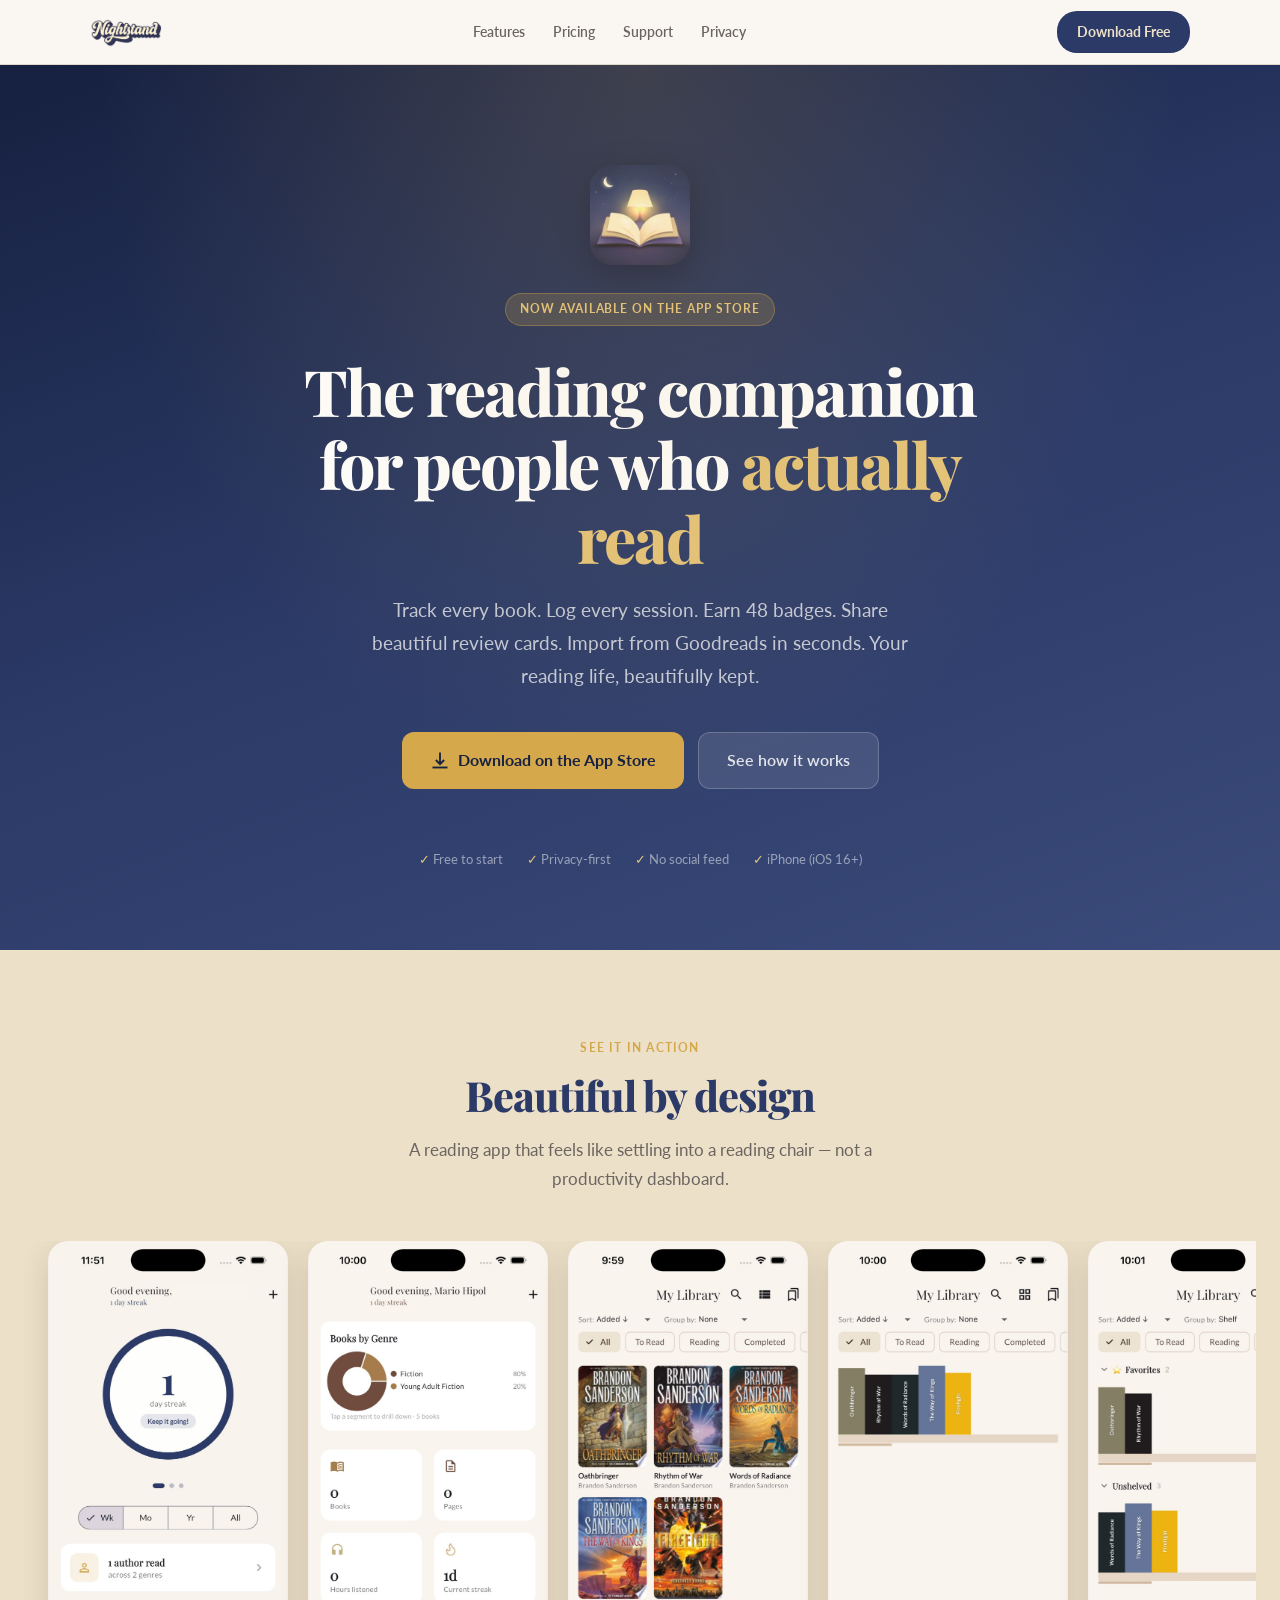
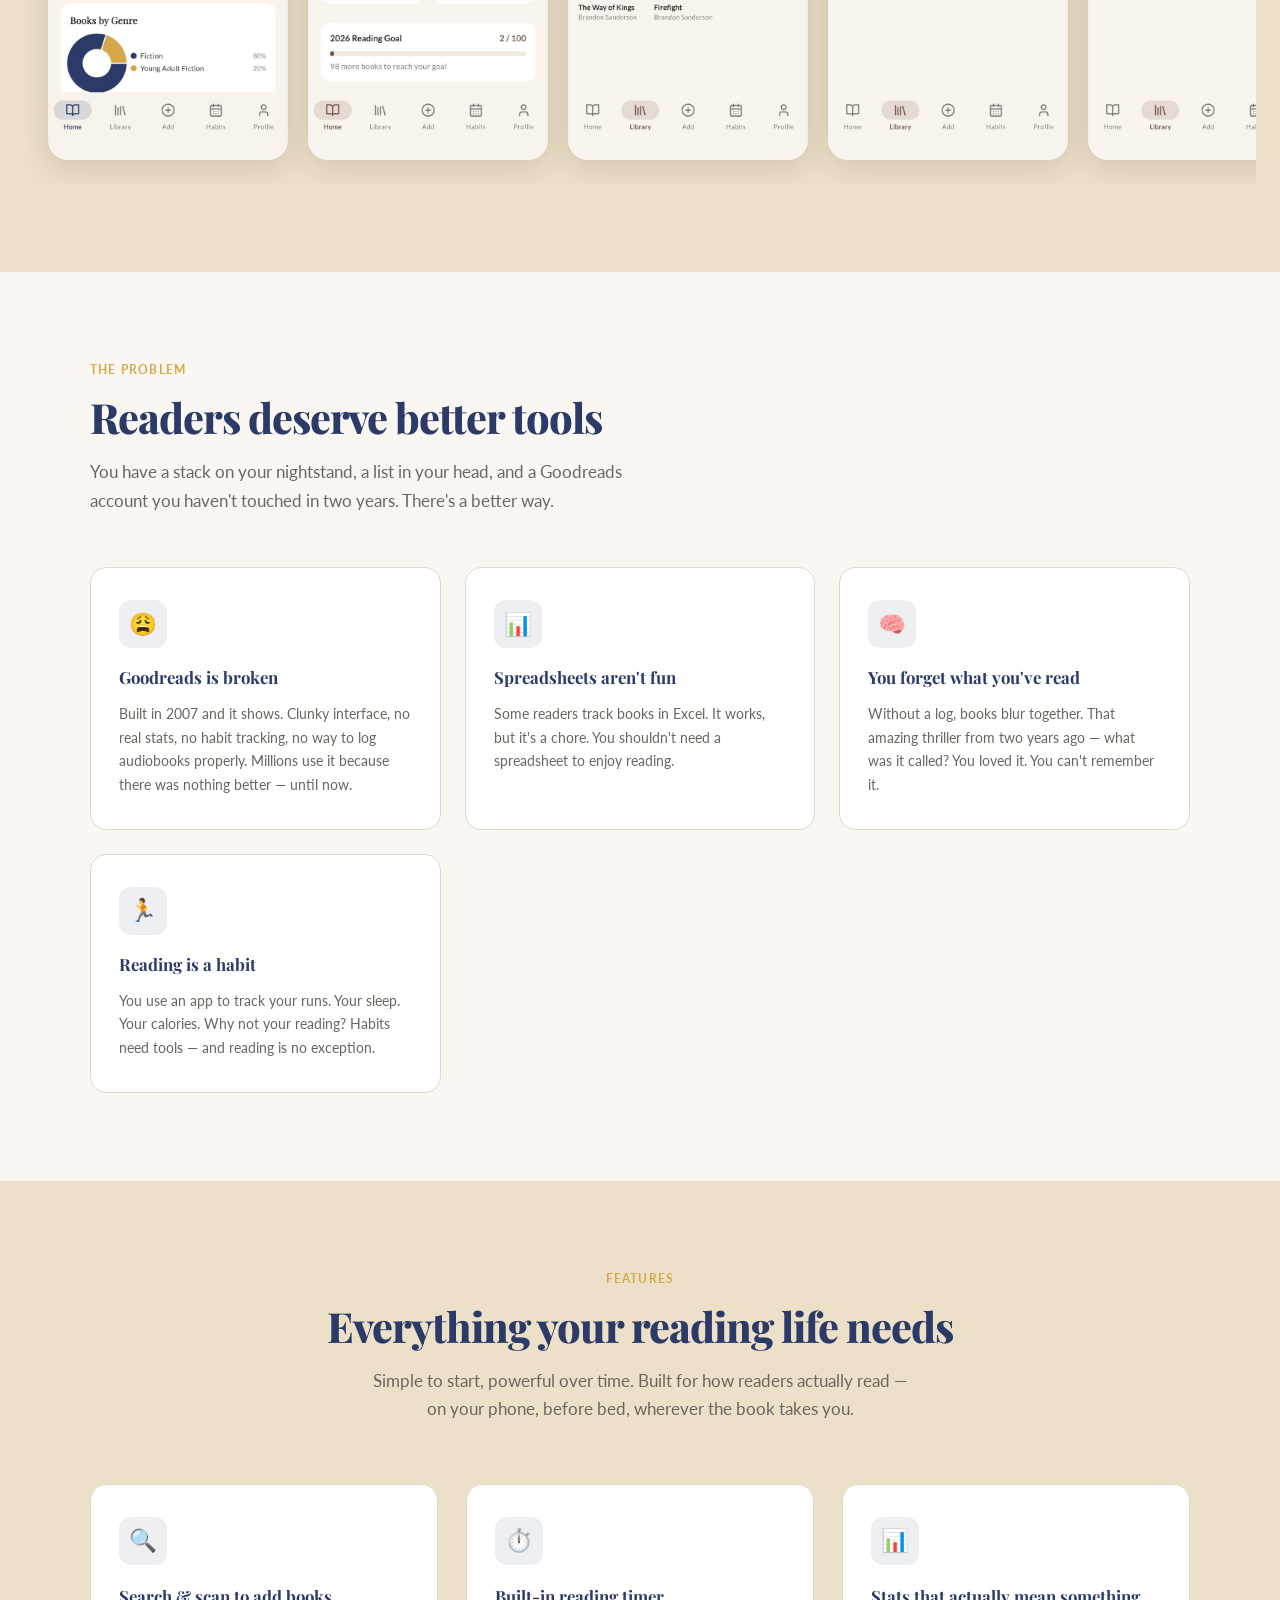
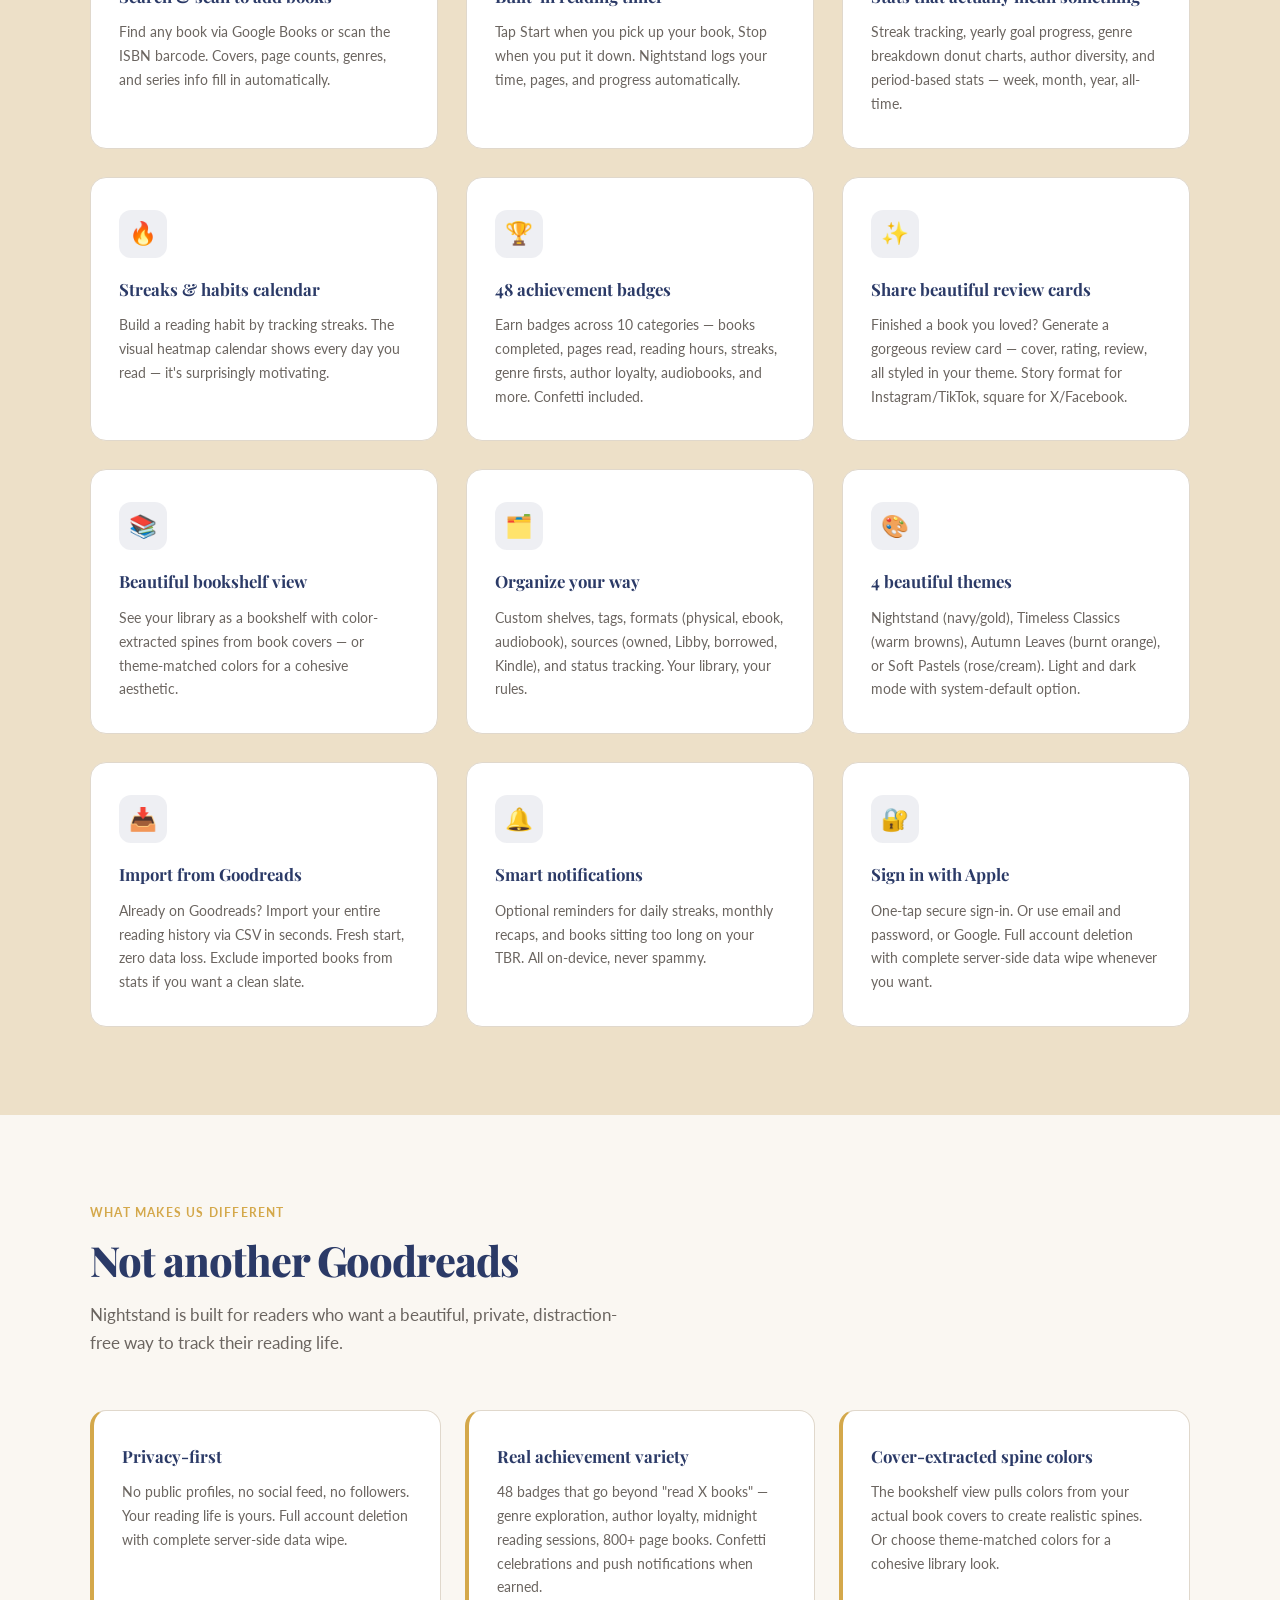
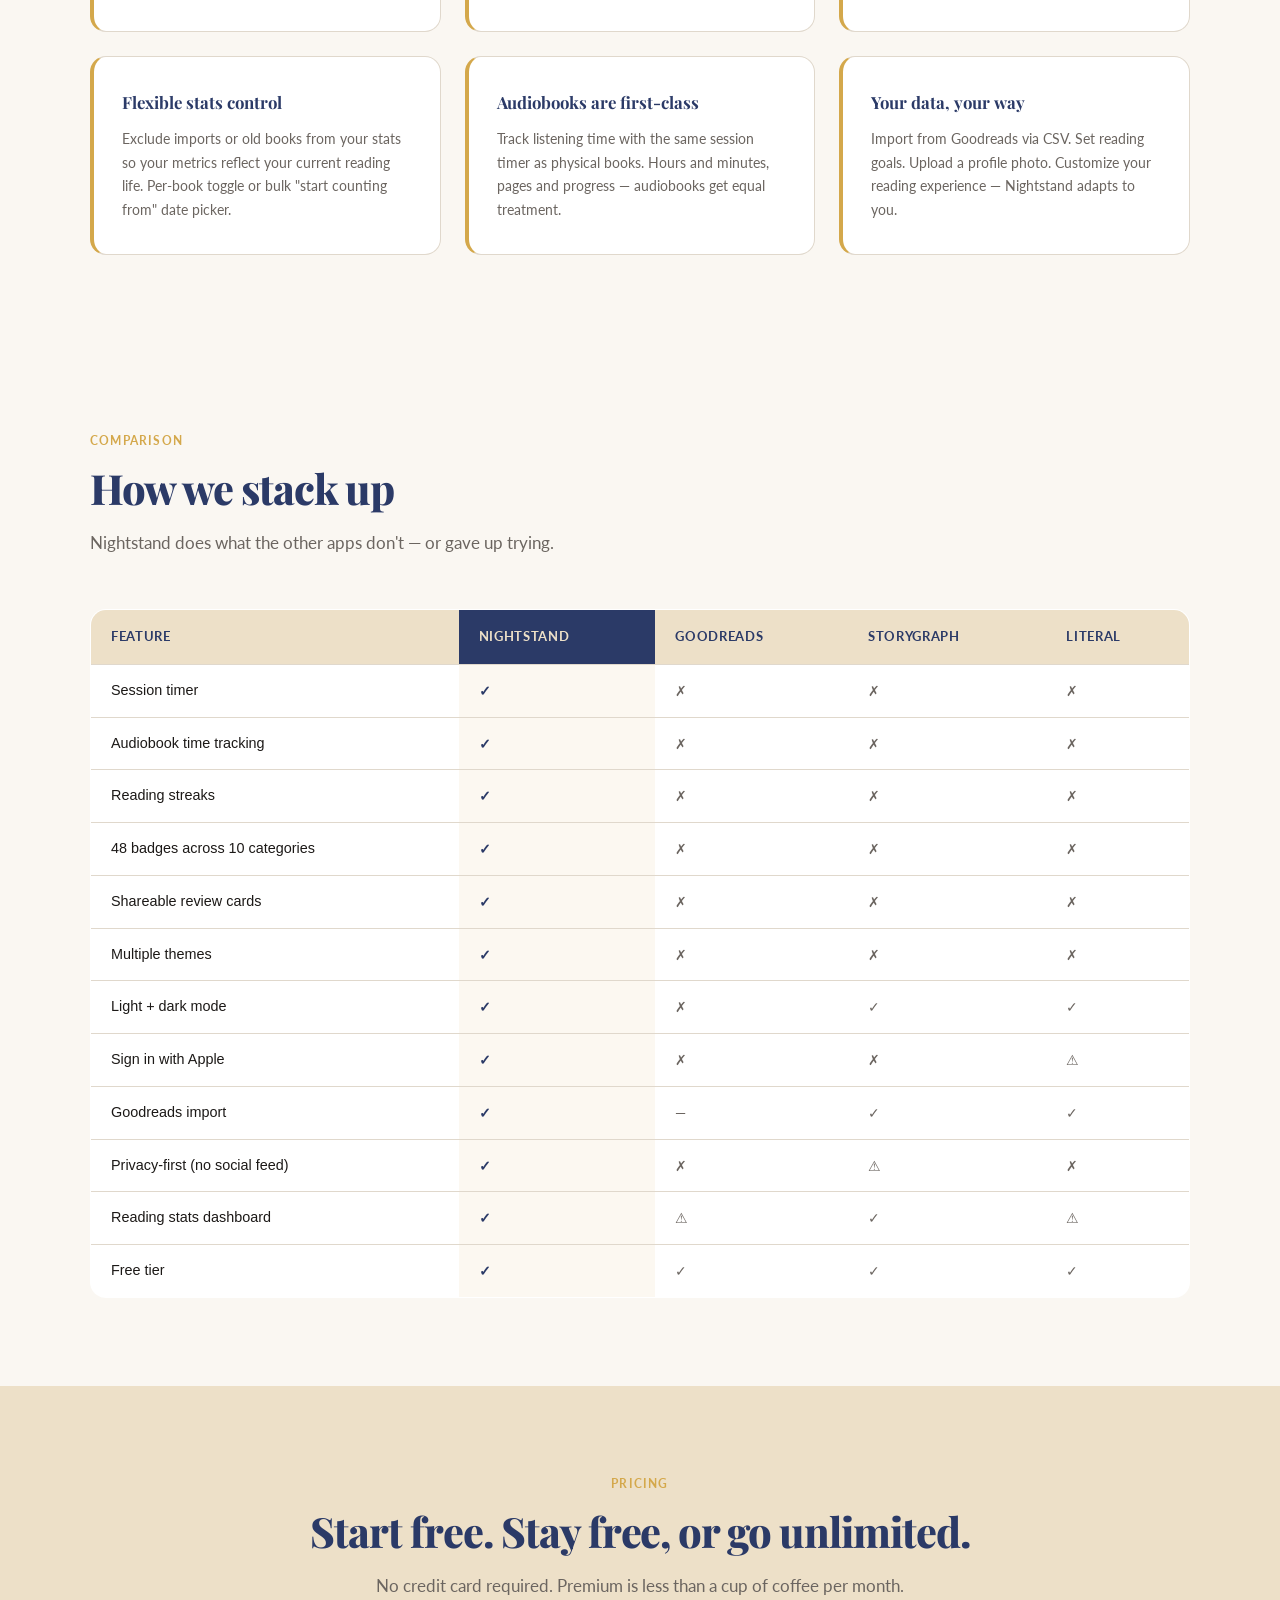
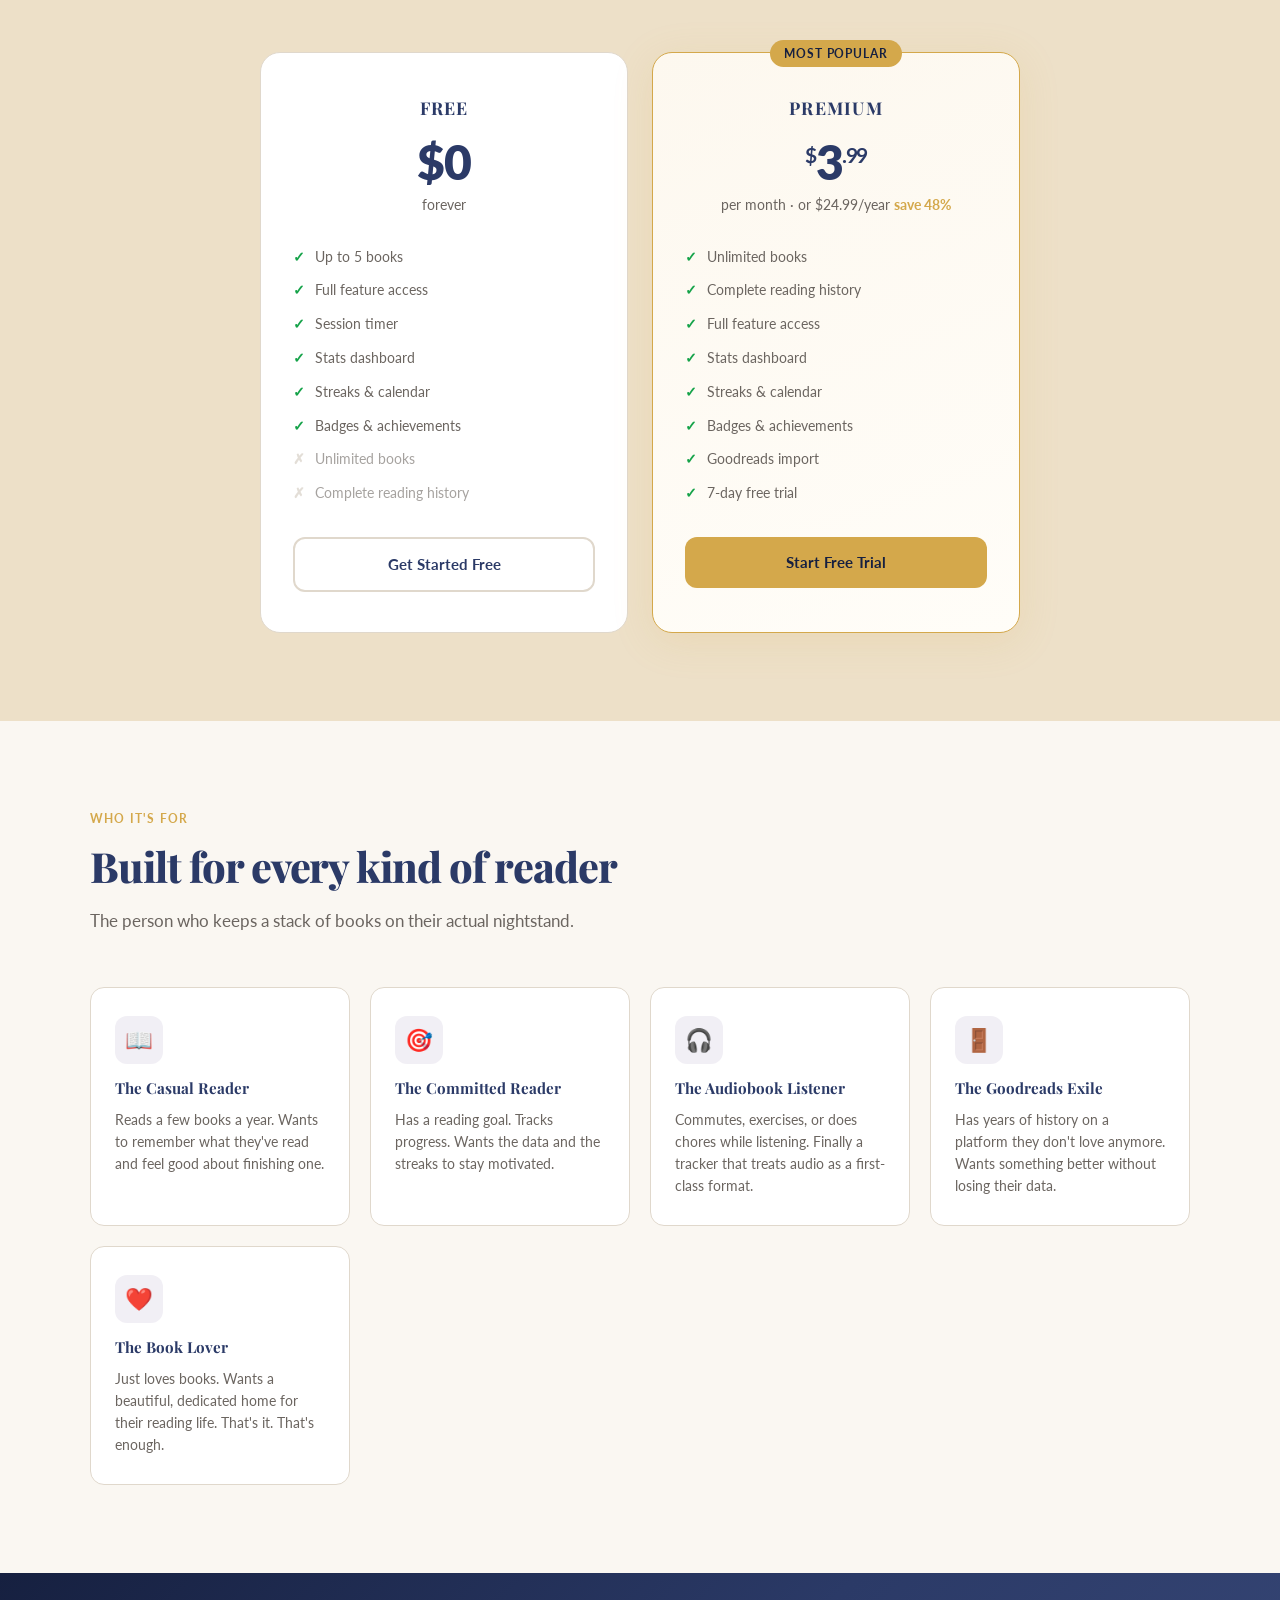
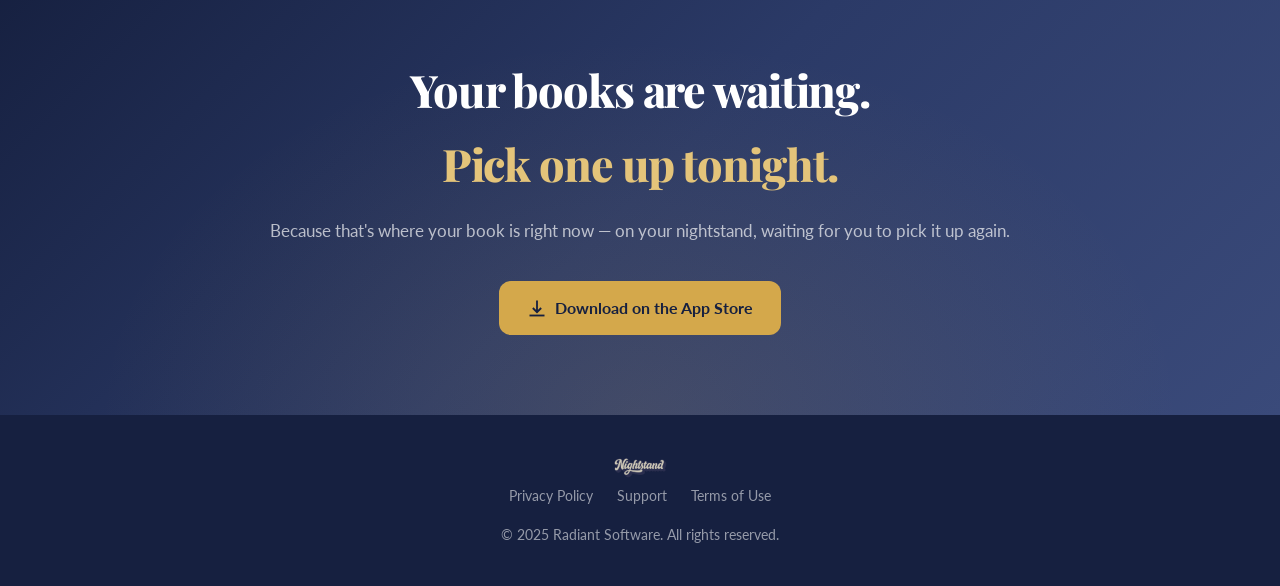
==== commit a5bacc72: "Align site copy with pitch.md and link to App Store Update hero, problem, and CTA copy to match the " ====
--- a/index.html
+++ b/index.html
@@ -3,8 +3,8 @@
 <head>
   <meta charset="UTF-8">
   <meta name="viewport" content="width=device-width, initial-scale=1.0">
-  <title>Nightstand — Your Personal Reading Companion</title>
-  <meta name="description" content="Nightstand is a personal reading companion for iOS that helps readers track their books, build consistent reading habits, and celebrate milestones — without the noise of social networks.">
+  <title>Nightstand — The Reading Companion for People Who Actually Read</title>
+  <meta name="description" content="Nightstand is the reading companion for people who actually read. Track your books, log sessions, earn 48 badges, share beautiful review cards, and import from Goodreads. iPhone only. Free to start.">
   <link rel="icon" type="image/jpg" href="images/icon.jpg">
   <link rel="preconnect" href="https://fonts.googleapis.com">
   <link rel="preconnect" href="https://fonts.gstatic.com" crossorigin>
@@ -332,6 +332,52 @@
       line-height: 1.65;
     }
 
+    /* ─── COMPARISON ─── */
+    .comparison { background: var(--cream-bg); }
+    .comparison-header { margin-bottom: 52px; }
+    .comp-table {
+      width: 100%;
+      border-collapse: collapse;
+      font-size: 0.9rem;
+      background: #fff;
+      border-radius: 16px;
+      overflow: hidden;
+      border: 1px solid var(--border);
+    }
+    .comp-table th {
+      padding: 16px 20px;
+      text-align: left;
+      font-weight: 700;
+      font-size: 0.82rem;
+      background: var(--cream);
+      color: var(--navy);
+      border-bottom: 1px solid var(--border);
+      text-transform: uppercase;
+      letter-spacing: 0.05em;
+    }
+    .comp-table th.ours {
+      background: var(--navy);
+      color: var(--cream);
+    }
+    .comp-table td {
+      padding: 14px 20px;
+      border-bottom: 1px solid var(--border);
+      color: var(--text-muted);
+    }
+    .comp-table td:first-child {
+      color: var(--ink);
+      font-weight: 500;
+    }
+    .comp-table td.ours {
+      background: rgba(212,168,75,0.08);
+      font-weight: 600;
+      color: var(--navy);
+    }
+    .comp-table tr:last-child td { border-bottom: none; }
+    .check { color: #16a34a; }
+    .cross { color: #c2b8a8; }
+    .partial { color: var(--gold); }
+
     /* ─── DIFFERENTIATORS ─── */
     .differentiators { background: var(--cream-bg); }
     .diff-header { margin-bottom: 52px; }
@@ -580,6 +626,8 @@
       .nav-links { display: none; }
       section { padding: 64px 20px; }
       .screenshots-scroll img { width: 200px; }
+      .comp-table { font-size: 0.78rem; }
+      .comp-table th, .comp-table td { padding: 10px 12px; }
     }
   </style>
 </head>
@@ -597,7 +645,7 @@
         <a href="support.html">Support</a>
         <a href="privacy.html">Privacy</a>
       </div>
-      <a href="#download" class="nav-cta">Download Free</a>
+      <a href="https://apps.apple.com/us/app/nightstand-journal/id6761640851" class="nav-cta">Download Free</a>
     </div>
   </nav>
 
@@ -605,12 +653,12 @@
   <header class="hero">
     <img src="images/icon.jpg" alt="Nightstand app icon" class="hero-icon">
     <div class="hero-eyebrow">Now available on the App Store</div>
-    <h1>Your personal <em>reading companion</em></h1>
+    <h1>The reading companion for people who <em>actually read</em></h1>
     <p class="hero-sub">
-      Track your books, build consistent reading habits, and celebrate milestones — without the noise of social networks. Every book has a story. So does yours.
+      Track every book. Log every session. Earn 48 badges. Share beautiful review cards. Import from Goodreads in seconds. Your reading life, beautifully kept.
     </p>
     <div class="hero-actions">
-      <a href="#download" class="btn-primary" id="download">
+      <a href="https://apps.apple.com/us/app/nightstand-journal/id6761640851" class="btn-primary">
         <svg width="20" height="20" viewBox="0 0 24 24" fill="none" stroke="currentColor" stroke-width="2.2"><path d="M12 17V3M7 12l5 5 5-5"/><path d="M3 21h18"/></svg>
         Download on the App Store
       </a>
@@ -619,8 +667,8 @@
     <div class="hero-badges">
       <span>Free to start</span>
       <span>Privacy-first</span>
-      <span>No social noise</span>
-      <span>iOS</span>
+      <span>No social feed</span>
+      <span>iPhone (iOS 16+)</span>
     </div>
   </header>
 
@@ -652,27 +700,27 @@
     <div class="container">
       <p class="section-label">The problem</p>
       <h2 class="section-heading">Readers deserve better tools</h2>
-      <p class="section-sub">Goodreads is 20 years old and it shows. Your reading life deserves something more personal, more beautiful, more private.</p>
+      <p class="section-sub">You have a stack on your nightstand, a list in your head, and a Goodreads account you haven't touched in two years. There's a better way.</p>
       <div class="problem-grid">
         <div class="problem-card">
           <div class="icon">😩</div>
-          <h3>Goodreads is a social network</h3>
-          <p>Public profiles, followers, feeds of other people's opinions. You just wanted to track what you're reading — not perform for an audience.</p>
+          <h3>Goodreads is broken</h3>
+          <p>Built in 2007 and it shows. Clunky interface, no real stats, no habit tracking, no way to log audiobooks properly. Millions use it because there was nothing better — until now.</p>
         </div>
         <div class="problem-card">
           <div class="icon">📊</div>
           <h3>Spreadsheets aren't fun</h3>
-          <p>Some readers track books in Excel. It works, but it's a chore. You use an app to track your runs — why not your reading?</p>
+          <p>Some readers track books in Excel. It works, but it's a chore. You shouldn't need a spreadsheet to enjoy reading.</p>
         </div>
         <div class="problem-card">
           <div class="icon">🧠</div>
           <h3>You forget what you've read</h3>
-          <p>Without a log, books blur together. That amazing thriller from two years ago — what was it called? Nightstand remembers so you don't have to.</p>
+          <p>Without a log, books blur together. That amazing thriller from two years ago — what was it called? You loved it. You can't remember it.</p>
         </div>
         <div class="problem-card">
-          <div class="icon">🎧</div>
-          <h3>Audiobooks are second-class</h3>
-          <p>Most trackers treat audiobooks like an afterthought. Nightstand tracks your listening time with the same session timer as physical reading.</p>
+          <div class="icon">🏃</div>
+          <h3>Reading is a habit</h3>
+          <p>You use an app to track your runs. Your sleep. Your calories. Why not your reading? Habits need tools — and reading is no exception.</p>
         </div>
       </div>
     </div>
@@ -713,6 +761,11 @@
           <p>Earn badges across 10 categories — books completed, pages read, reading hours, streaks, genre firsts, author loyalty, audiobooks, and more. Confetti included.</p>
         </div>
         <div class="feature-card">
+          <div class="feature-icon">✨</div>
+          <h3>Share beautiful review cards</h3>
+          <p>Finished a book you loved? Generate a gorgeous review card — cover, rating, review, all styled in your theme. Story format for Instagram/TikTok, square for X/Facebook.</p>
+        </div>
+        <div class="feature-card">
           <div class="feature-icon">📚</div>
           <h3>Beautiful bookshelf view</h3>
           <p>See your library as a bookshelf with color-extracted spines from book covers — or theme-matched colors for a cohesive aesthetic.</p>
@@ -731,6 +784,16 @@
           <div class="feature-icon">📥</div>
           <h3>Import from Goodreads</h3>
           <p>Already on Goodreads? Import your entire reading history via CSV in seconds. Fresh start, zero data loss. Exclude imported books from stats if you want a clean slate.</p>
+        </div>
+        <div class="feature-card">
+          <div class="feature-icon">🔔</div>
+          <h3>Smart notifications</h3>
+          <p>Optional reminders for daily streaks, monthly recaps, and books sitting too long on your TBR. All on-device, never spammy.</p>
+        </div>
+        <div class="feature-card">
+          <div class="feature-icon">🔐</div>
+          <h3>Sign in with Apple</h3>
+          <p>One-tap secure sign-in. Or use email and password, or Google. Full account deletion with complete server-side data wipe whenever you want.</p>
         </div>
       </div>
     </div>
@@ -769,6 +832,116 @@
           <h3>Your data, your way</h3>
           <p>Import from Goodreads via CSV. Set reading goals. Upload a profile photo. Customize your reading experience — Nightstand adapts to you.</p>
         </div>
+      </div>
+    </div>
+  </section>
+
+  <!-- COMPARISON -->
+  <section class="comparison">
+    <div class="container">
+      <div class="comparison-header">
+        <p class="section-label">Comparison</p>
+        <h2 class="section-heading">How we stack up</h2>
+        <p class="section-sub">Nightstand does what the other apps don't — or gave up trying.</p>
+      </div>
+      <div style="overflow-x: auto;">
+        <table class="comp-table">
+          <thead>
+            <tr>
+              <th>Feature</th>
+              <th class="ours">Nightstand</th>
+              <th>Goodreads</th>
+              <th>StoryGraph</th>
+              <th>Literal</th>
+            </tr>
+          </thead>
+          <tbody>
+            <tr>
+              <td>Session timer</td>
+              <td class="ours check">✓</td>
+              <td class="cross">✗</td>
+              <td class="cross">✗</td>
+              <td class="cross">✗</td>
+            </tr>
+            <tr>
+              <td>Audiobook time tracking</td>
+              <td class="ours check">✓</td>
+              <td class="cross">✗</td>
+              <td class="cross">✗</td>
+              <td class="cross">✗</td>
+            </tr>
+            <tr>
+              <td>Reading streaks</td>
+              <td class="ours check">✓</td>
+              <td class="cross">✗</td>
+              <td class="cross">✗</td>
+              <td class="cross">✗</td>
+            </tr>
+            <tr>
+              <td>48 badges across 10 categories</td>
+              <td class="ours check">✓</td>
+              <td class="cross">✗</td>
+              <td class="cross">✗</td>
+              <td class="cross">✗</td>
+            </tr>
+            <tr>
+              <td>Shareable review cards</td>
+              <td class="ours check">✓</td>
+              <td class="cross">✗</td>
+              <td class="cross">✗</td>
+              <td class="cross">✗</td>
+            </tr>
+            <tr>
+              <td>Multiple themes</td>
+              <td class="ours check">✓</td>
+              <td class="cross">✗</td>
+              <td class="cross">✗</td>
+              <td class="cross">✗</td>
+            </tr>
+            <tr>
+              <td>Light + dark mode</td>
+              <td class="ours check">✓</td>
+              <td class="cross">✗</td>
+              <td class="check">✓</td>
+              <td class="check">✓</td>
+            </tr>
+            <tr>
+              <td>Sign in with Apple</td>
+              <td class="ours check">✓</td>
+              <td class="cross">✗</td>
+              <td class="cross">✗</td>
+              <td class="partial">⚠</td>
+            </tr>
+            <tr>
+              <td>Goodreads import</td>
+              <td class="ours check">✓</td>
+              <td>—</td>
+              <td class="check">✓</td>
+              <td class="check">✓</td>
+            </tr>
+            <tr>
+              <td>Privacy-first (no social feed)</td>
+              <td class="ours check">✓</td>
+              <td class="cross">✗</td>
+              <td class="partial">⚠</td>
+              <td class="cross">✗</td>
+            </tr>
+            <tr>
+              <td>Reading stats dashboard</td>
+              <td class="ours check">✓</td>
+              <td class="partial">⚠</td>
+              <td class="check">✓</td>
+              <td class="partial">⚠</td>
+            </tr>
+            <tr>
+              <td>Free tier</td>
+              <td class="ours check">✓</td>
+              <td class="check">✓</td>
+              <td class="check">✓</td>
+              <td class="check">✓</td>
+            </tr>
+          </tbody>
+        </table>
       </div>
     </div>
   </section>
@@ -796,7 +969,7 @@
             <li class="muted">Unlimited books</li>
             <li class="muted">Complete reading history</li>
           </ul>
-          <a href="#download" class="btn-pricing outline">Get Started Free</a>
+          <a href="https://apps.apple.com/us/app/nightstand-journal/id6761640851" class="btn-pricing outline">Get Started Free</a>
         </div>
         <div class="pricing-card featured">
           <div class="pricing-badge">Most Popular</div>
@@ -813,7 +986,7 @@
             <li>Goodreads import</li>
             <li>7-day free trial</li>
           </ul>
-          <a href="#download" class="btn-pricing filled">Start Free Trial</a>
+          <a href="https://apps.apple.com/us/app/nightstand-journal/id6761640851" class="btn-pricing filled">Start Free Trial</a>
         </div>
       </div>
     </div>
@@ -833,23 +1006,23 @@
         </div>
         <div class="forwhom-card">
           <div class="persona">🎯</div>
-          <h3>The Goal Setter</h3>
-          <p>Has a yearly reading goal. Tracks progress obsessively. Loves the streak counter and monthly stats.</p>
+          <h3>The Committed Reader</h3>
+          <p>Has a reading goal. Tracks progress. Wants the data and the streaks to stay motivated.</p>
         </div>
         <div class="forwhom-card">
           <div class="persona">🎧</div>
           <h3>The Audiobook Listener</h3>
-          <p>Commutes, exercises, or does chores while listening. Finally a tracker that treats audio as first-class.</p>
+          <p>Commutes, exercises, or does chores while listening. Finally a tracker that treats audio as a first-class format.</p>
         </div>
         <div class="forwhom-card">
           <div class="persona">🚪</div>
           <h3>The Goodreads Exile</h3>
-          <p>Has years of history on a platform they don't love. Wants something better without losing their data.</p>
+          <p>Has years of history on a platform they don't love anymore. Wants something better without losing their data.</p>
         </div>
         <div class="forwhom-card">
           <div class="persona">❤️</div>
-          <h3>The Privacy-Minded</h3>
-          <p>Doesn't want a social network for reading. Just a beautiful, private home for their reading life. That's it.</p>
+          <h3>The Book Lover</h3>
+          <p>Just loves books. Wants a beautiful, dedicated home for their reading life. That's it. That's enough.</p>
         </div>
       </div>
     </div>
@@ -859,8 +1032,8 @@
   <section class="cta-banner">
     <div class="container">
       <h2>Your books are waiting.<br><em>Pick one up tonight.</em></h2>
-      <p>Read more. Track beautifully. Free to download, no credit card required.</p>
-      <a href="#download" class="btn-primary" style="display: inline-flex; margin: 0 auto; position: relative;">
+      <p>Because that's where your book is right now — on your nightstand, waiting for you to pick it up again.</p>
+      <a href="https://apps.apple.com/us/app/nightstand-journal/id6761640851" class="btn-primary" style="display: inline-flex; margin: 0 auto; position: relative;">
         <svg width="20" height="20" viewBox="0 0 24 24" fill="none" stroke="currentColor" stroke-width="2.2"><path d="M12 17V3M7 12l5 5 5-5"/><path d="M3 21h18"/></svg>
         Download on the App Store
       </a>
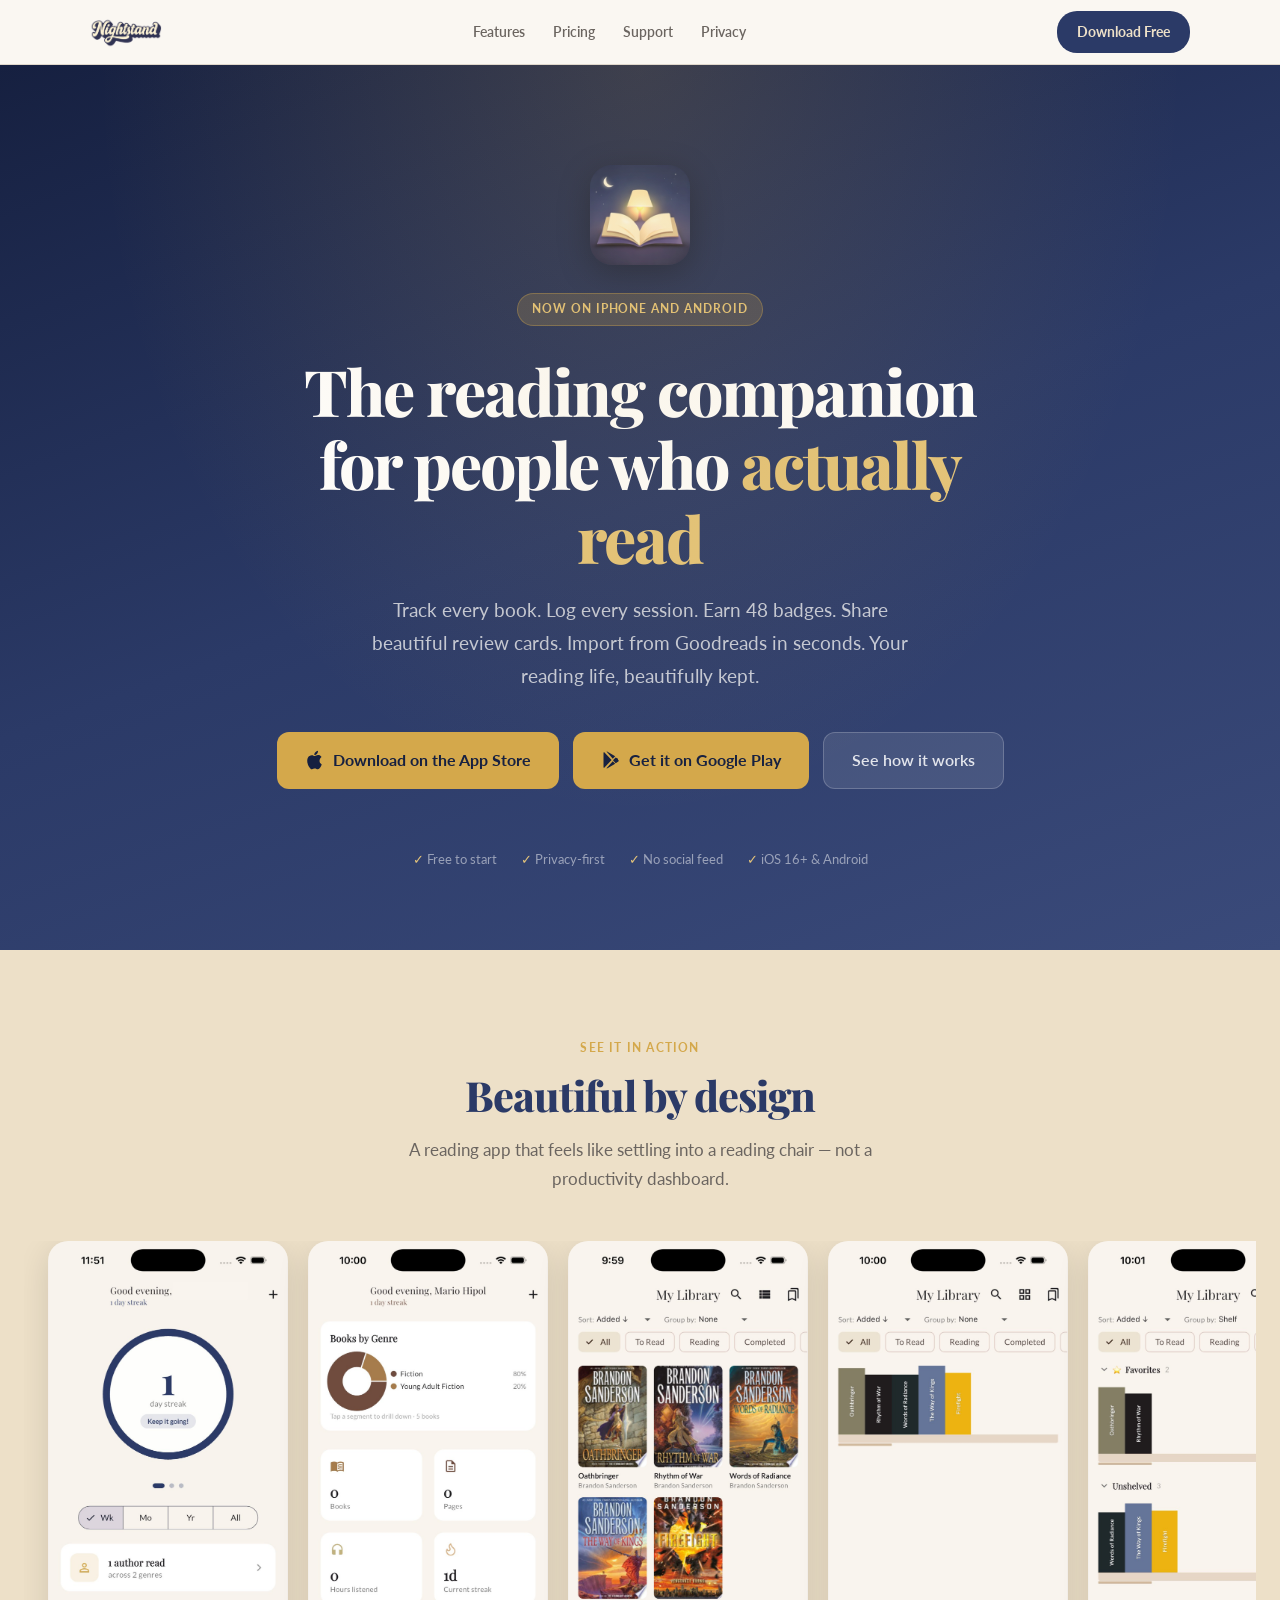
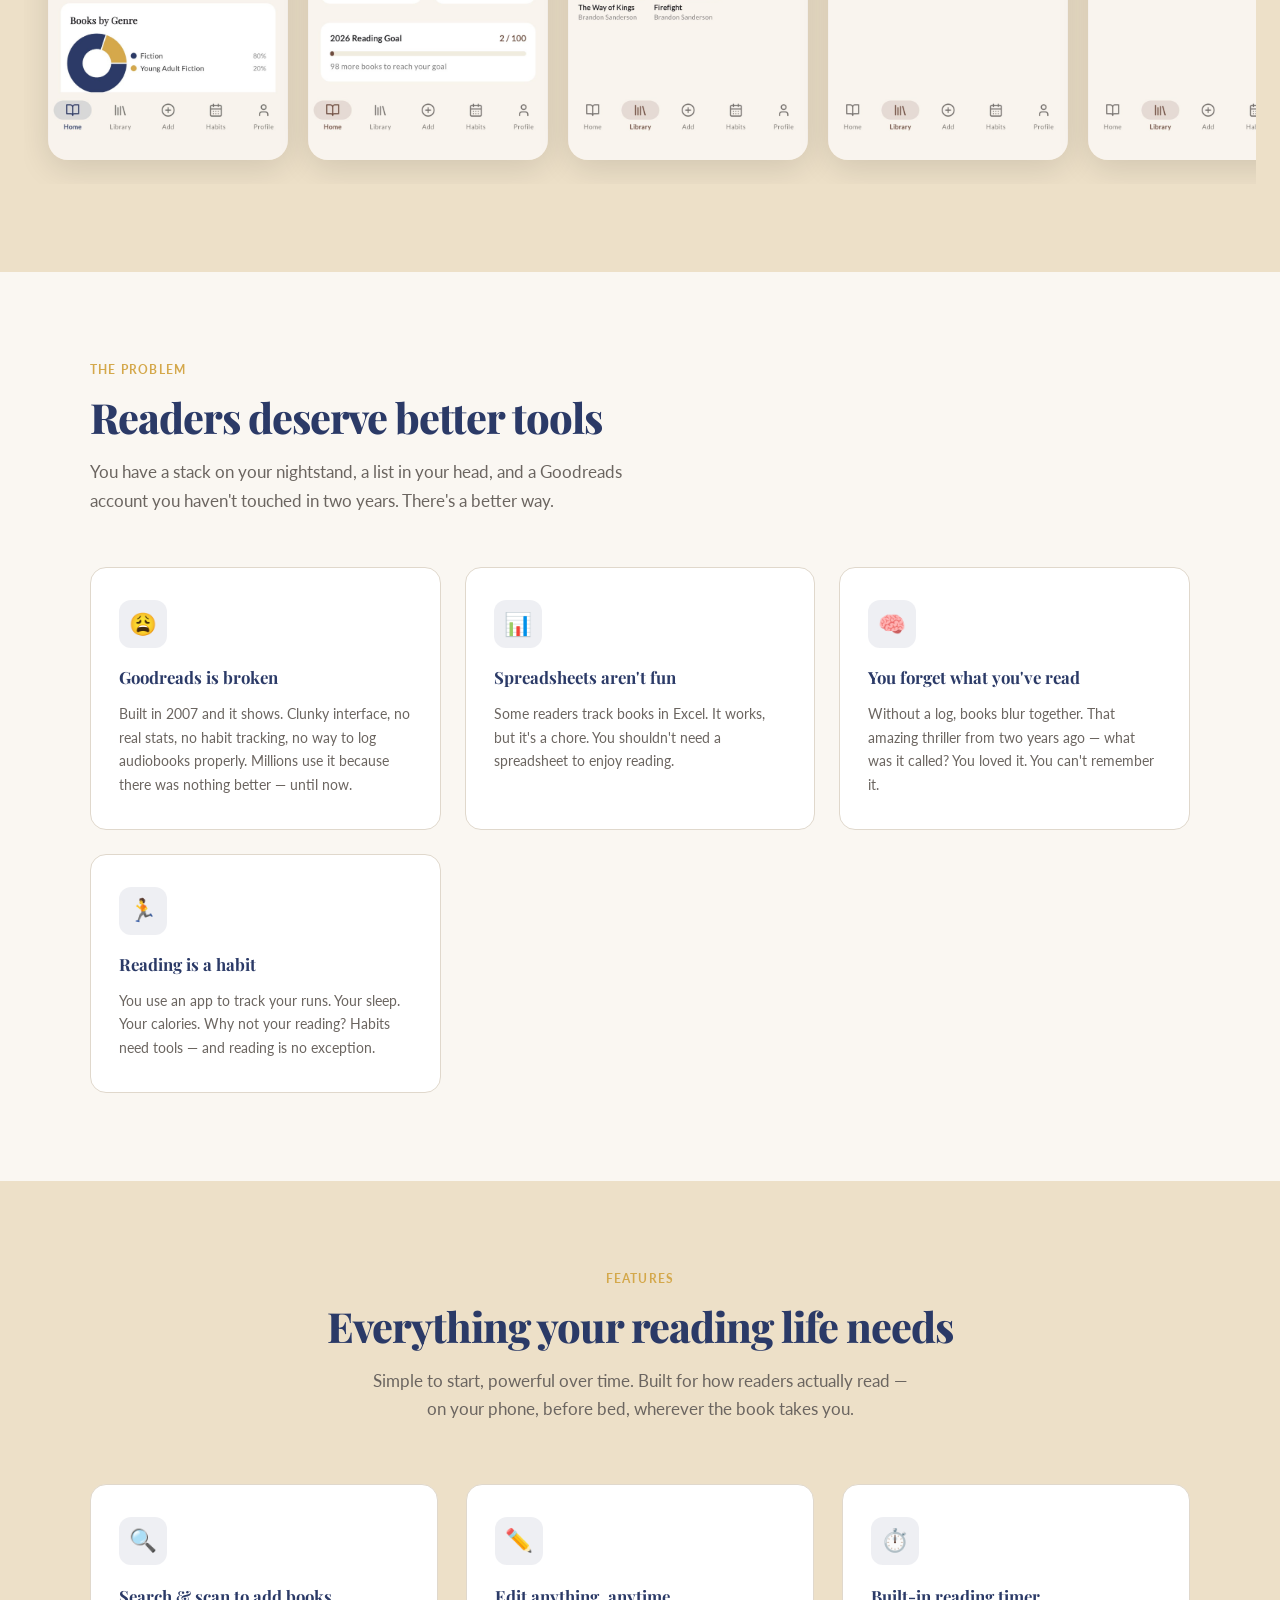
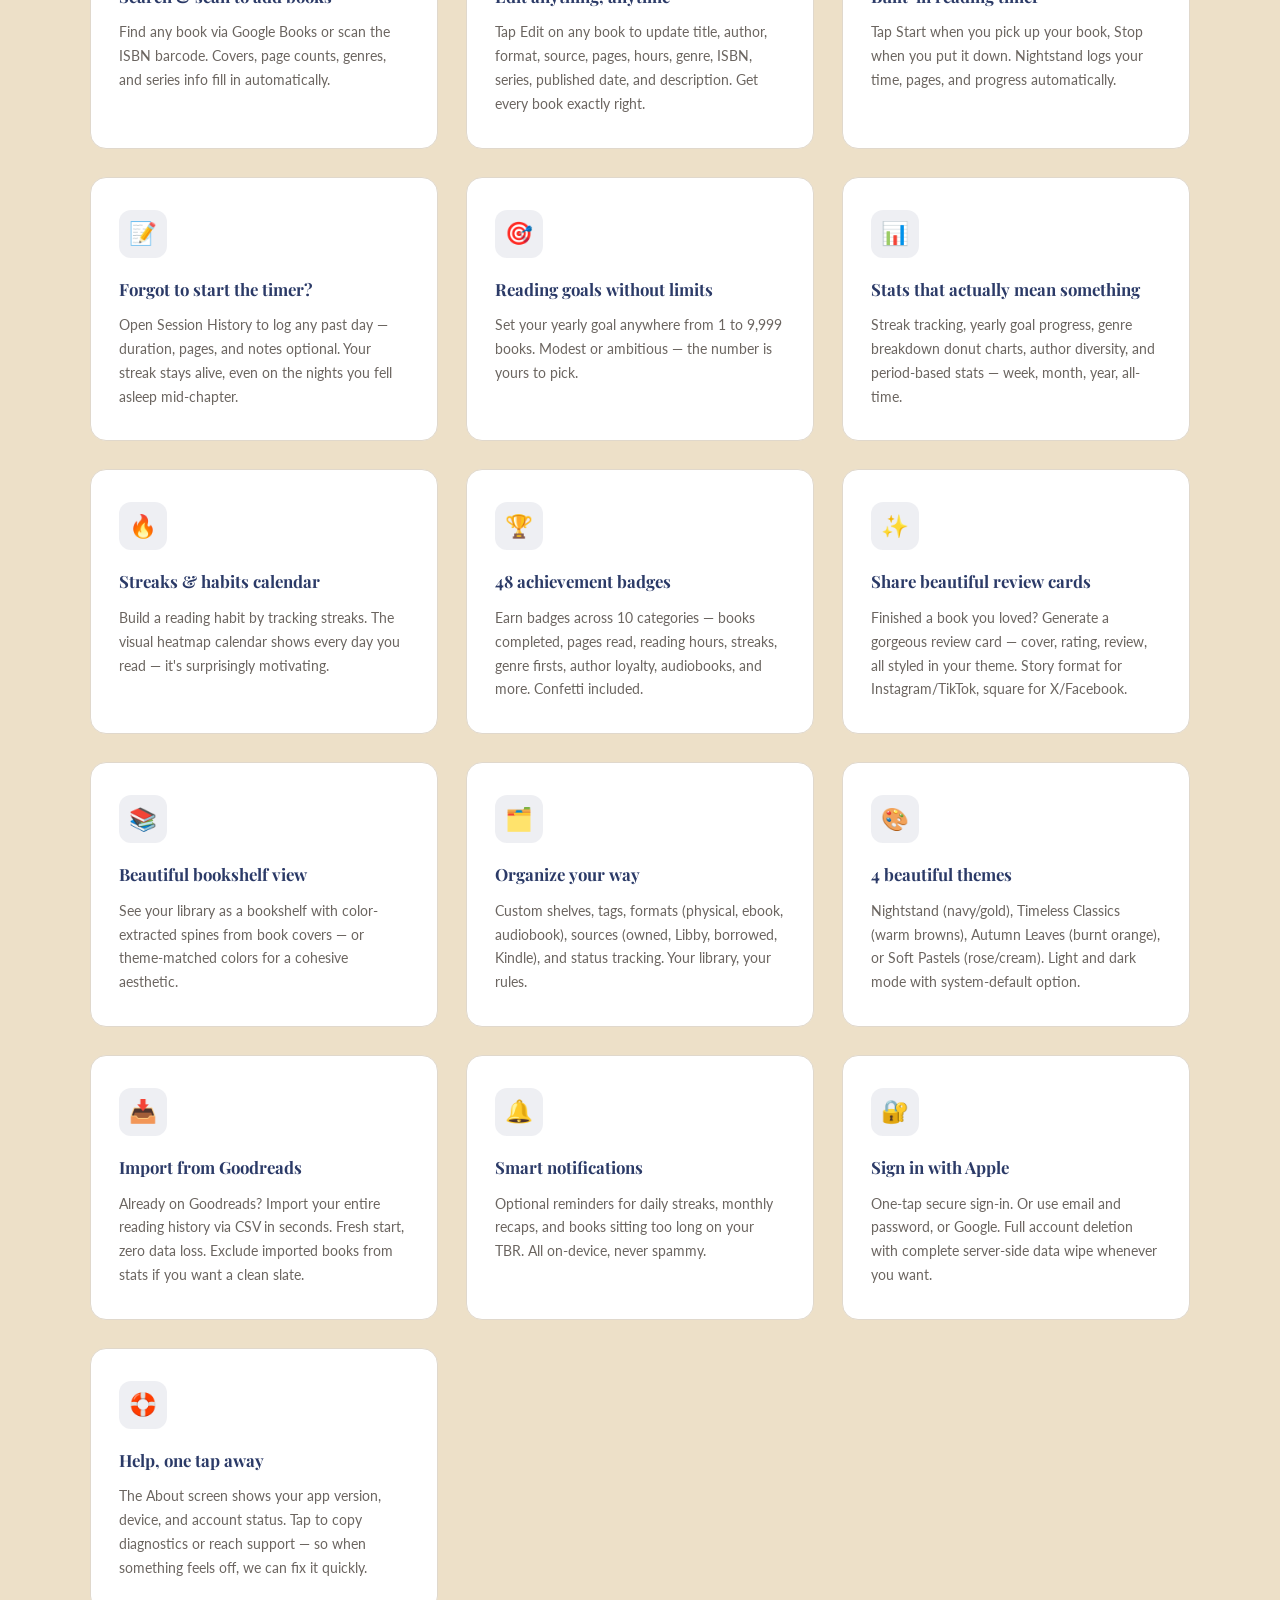
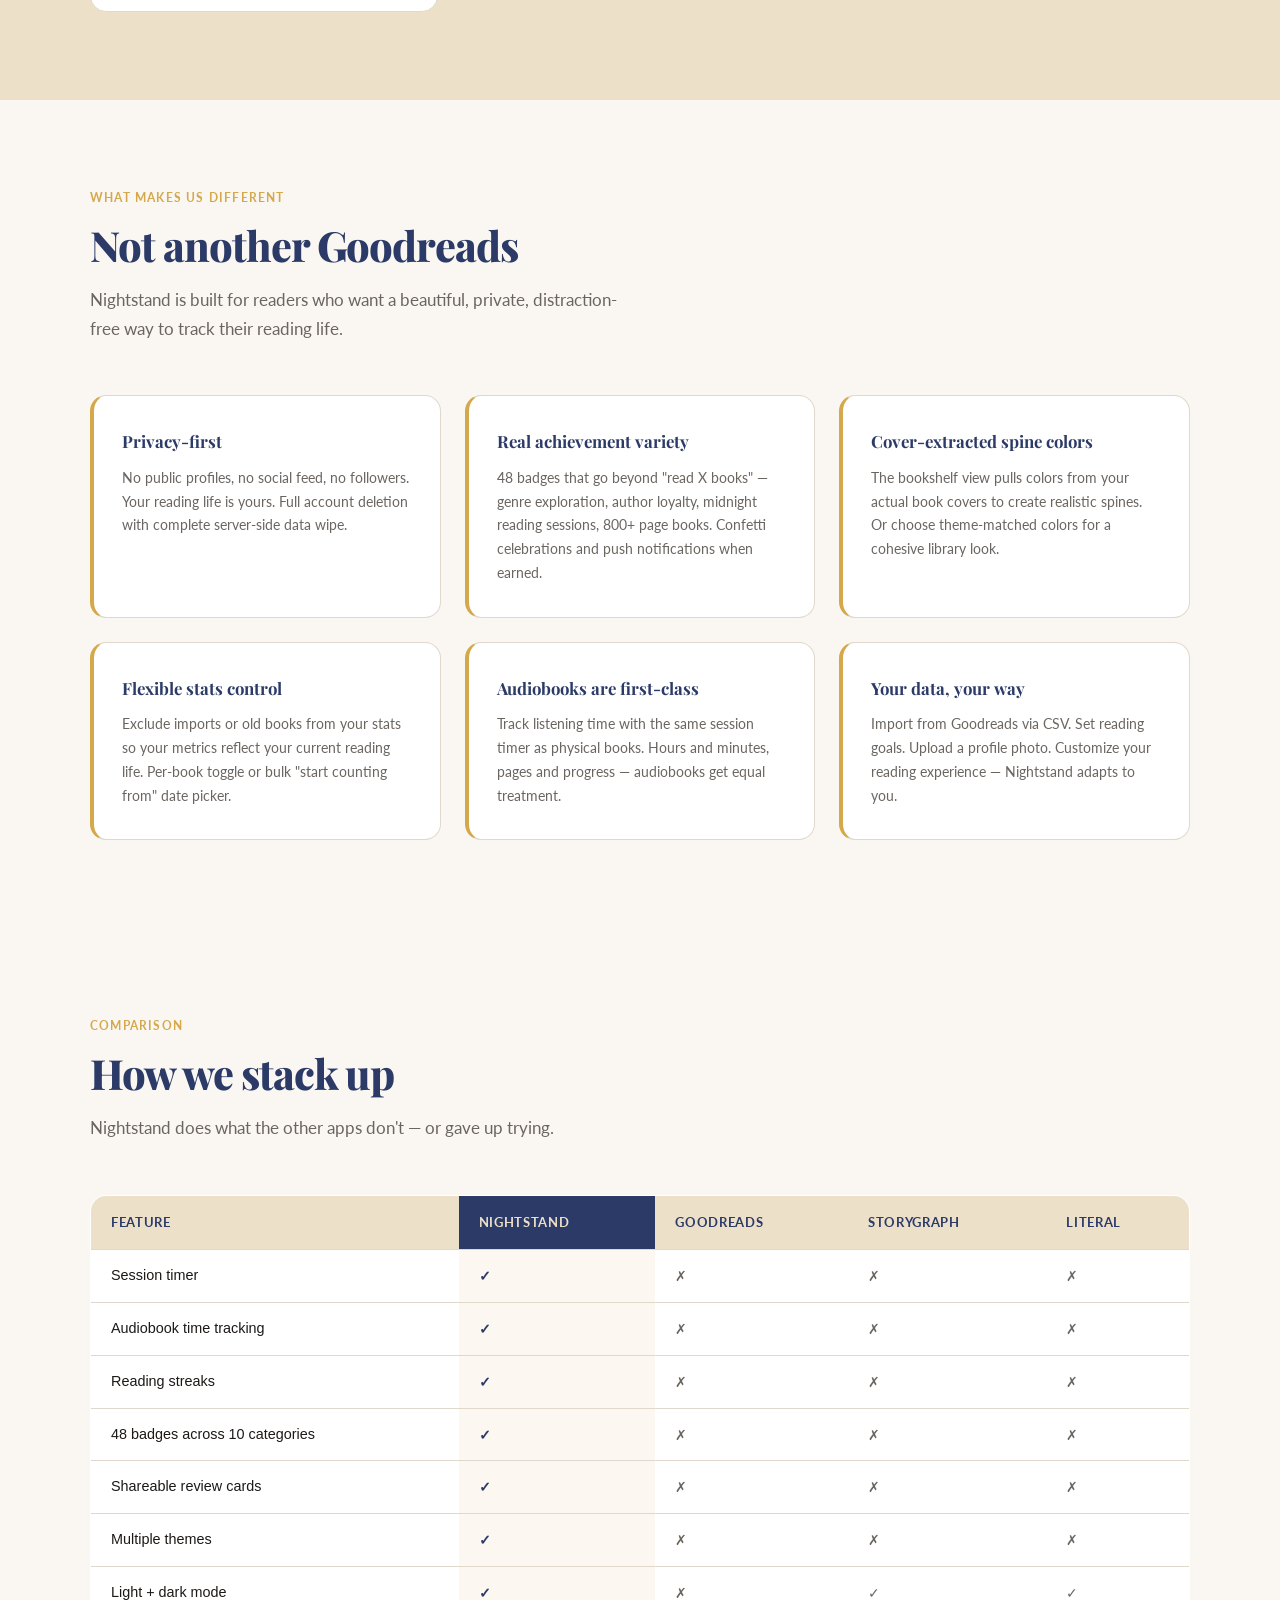
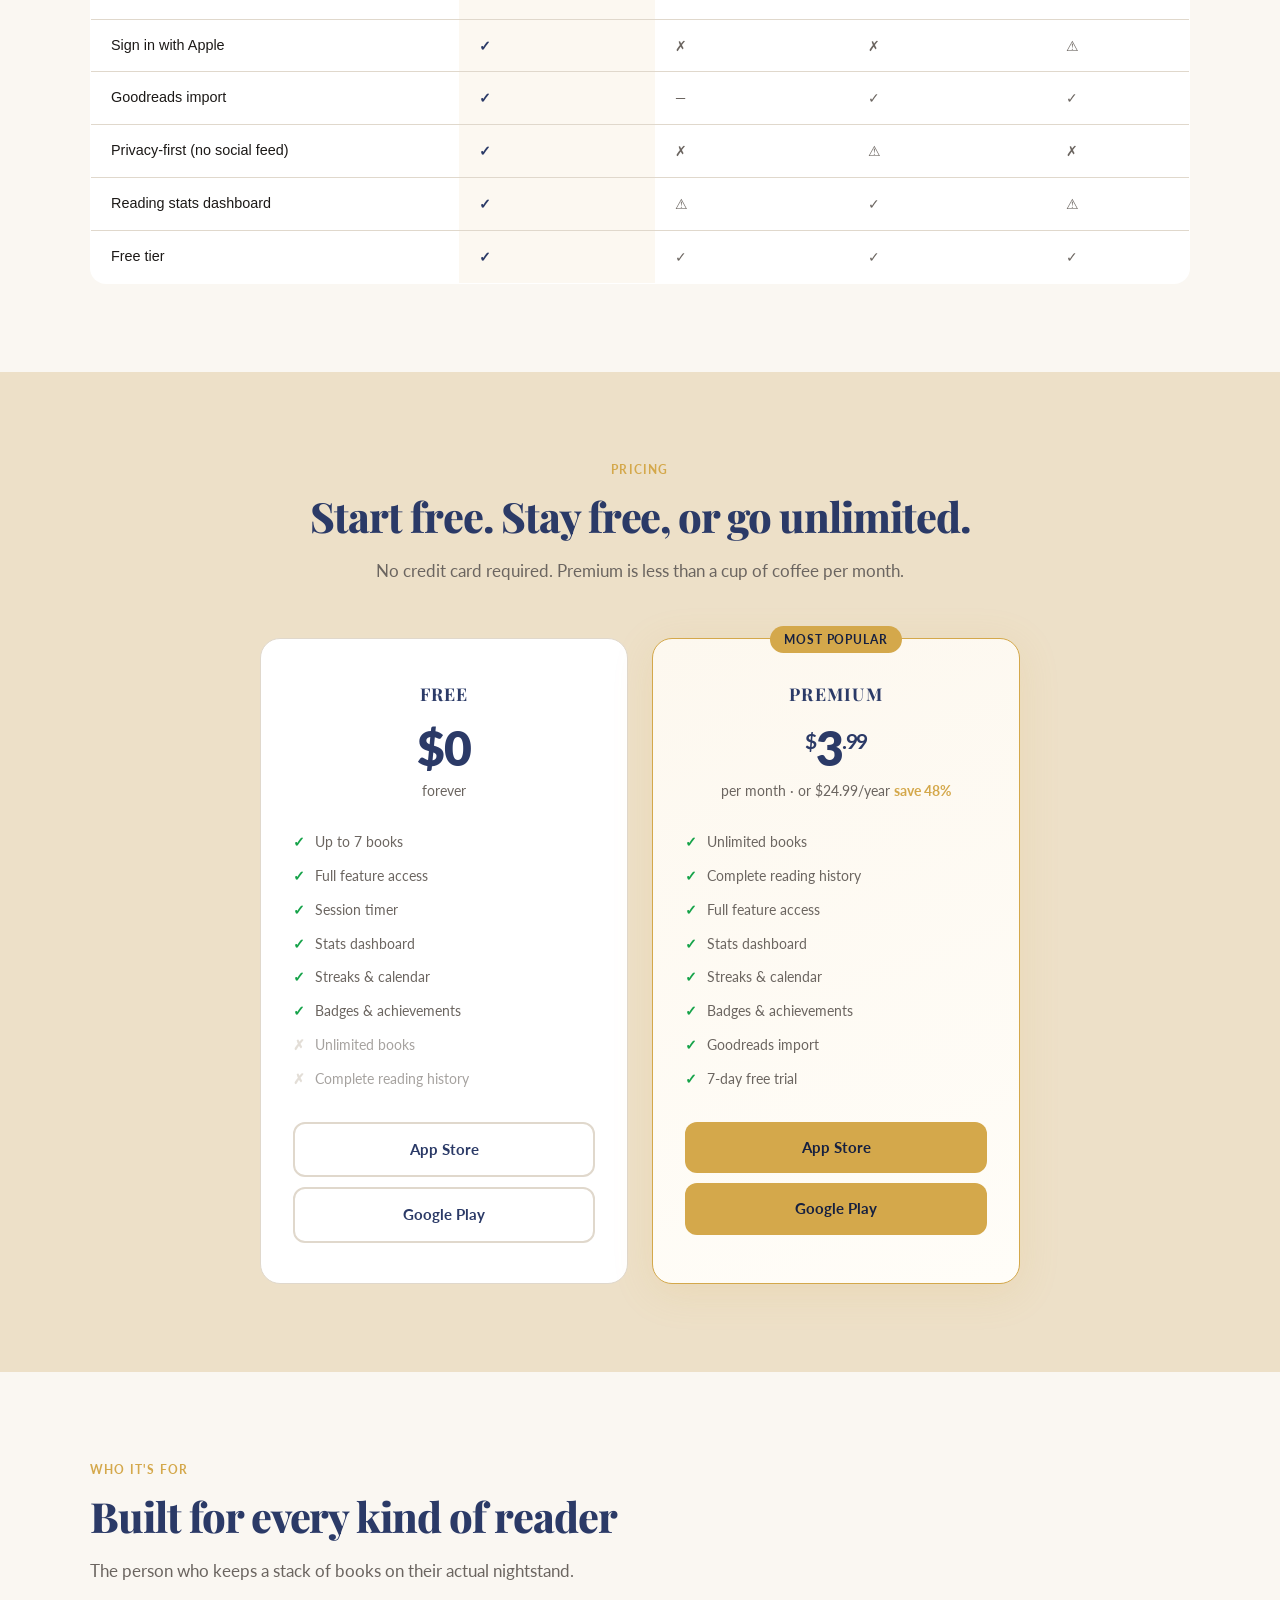
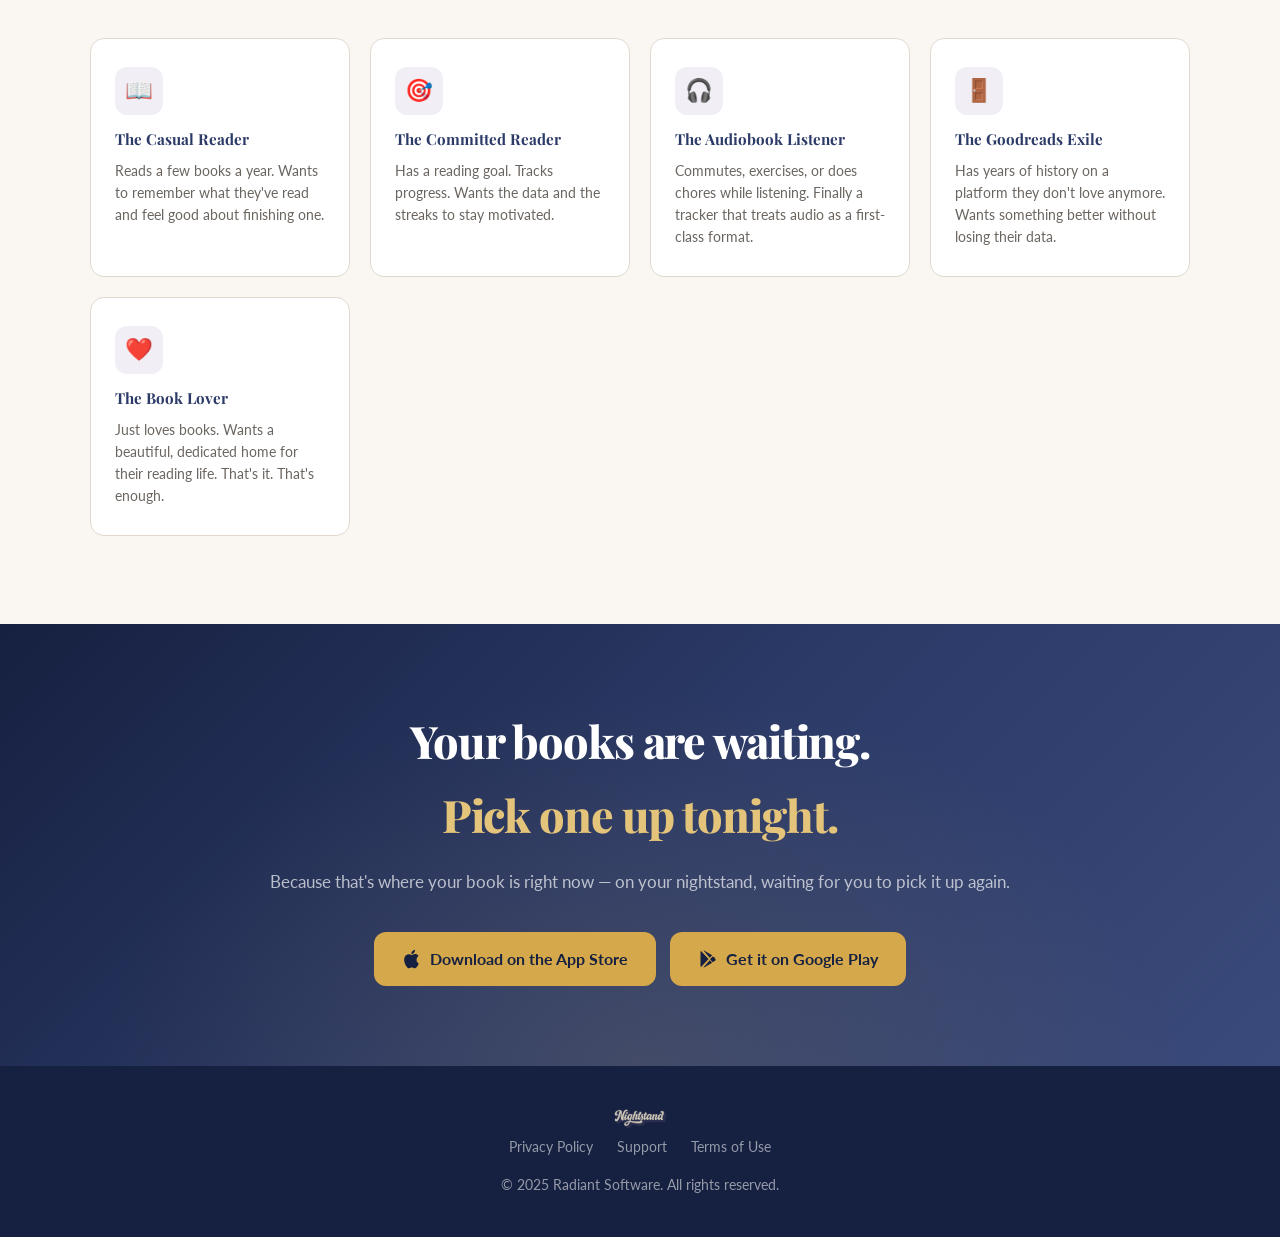
==== commit 81ba16e5: "Update site for v1.5.2 release and Android availability Add Google Play CTAs alongside App Store in " ====
--- a/index.html
+++ b/index.html
@@ -4,8 +4,43 @@
   <meta charset="UTF-8">
   <meta name="viewport" content="width=device-width, initial-scale=1.0">
   <title>Nightstand — The Reading Companion for People Who Actually Read</title>
-  <meta name="description" content="Nightstand is the reading companion for people who actually read. Track your books, log sessions, earn 48 badges, share beautiful review cards, and import from Goodreads. iPhone only. Free to start.">
+  <meta name="description" content="Nightstand is the reading companion for people who actually read. Track your books, log sessions, earn 48 badges, share beautiful review cards, and import from Goodreads. Now on iPhone and Android. Free to start.">
   <link rel="icon" type="image/jpg" href="images/icon.jpg">
+
+  <meta property="og:type" content="website">
+  <meta property="og:title" content="Nightstand — The Reading Companion for People Who Actually Read">
+  <meta property="og:description" content="Track your books, log sessions, earn 48 badges, and share beautiful review cards. Now on iPhone and Android.">
+  <meta property="og:url" content="https://www.nightstandjournal.com/">
+  <meta property="og:image" content="https://www.nightstandjournal.com/images/icon.jpg">
+  <meta name="twitter:card" content="summary_large_image">
+  <meta name="twitter:title" content="Nightstand — Your Reading Companion">
+  <meta name="twitter:description" content="Track your books, log sessions, earn 48 badges, and share beautiful review cards. Now on iPhone and Android.">
+  <meta name="twitter:image" content="https://www.nightstandjournal.com/images/icon.jpg">
+
+  <script type="application/ld+json">
+  {
+    "@context": "https://schema.org",
+    "@type": "SoftwareApplication",
+    "name": "Nightstand",
+    "applicationCategory": "LifestyleApplication",
+    "operatingSystem": "iOS 16+, Android",
+    "softwareVersion": "1.5.2",
+    "publisher": {
+      "@type": "Organization",
+      "name": "Radiant Software"
+    },
+    "offers": [
+      { "@type": "Offer", "price": "0", "priceCurrency": "USD", "description": "Free — up to 7 books" },
+      { "@type": "Offer", "price": "3.99", "priceCurrency": "USD", "description": "Premium monthly" },
+      { "@type": "Offer", "price": "24.99", "priceCurrency": "USD", "description": "Premium annual" }
+    ],
+    "downloadUrl": [
+      "https://apps.apple.com/us/app/nightstand-journal/id6761640851",
+      "https://play.google.com/store/apps/details?id=com.radiantsoftware.nightstand"
+    ]
+  }
+  </script>
+
   <link rel="preconnect" href="https://fonts.googleapis.com">
   <link rel="preconnect" href="https://fonts.gstatic.com" crossorigin>
   <link href="https://fonts.googleapis.com/css2?family=Playfair+Display:wght@600;700;800&family=Lato:wght@400;600;700&display=swap" rel="stylesheet">
@@ -512,6 +547,11 @@
       color: var(--navy-deeper);
     }
     .btn-pricing.filled:hover { background: var(--gold-light); }
+    .pricing-stores {
+      display: flex;
+      flex-direction: column;
+      gap: 10px;
+    }
 
     /* ─── FOR WHO ─── */
     .forwhom { background: var(--cream-bg); }
@@ -652,15 +692,20 @@
   <!-- HERO -->
   <header class="hero">
     <img src="images/icon.jpg" alt="Nightstand app icon" class="hero-icon">
-    <div class="hero-eyebrow">Now available on the App Store</div>
+    <div class="hero-eyebrow">Now on iPhone and Android</div>
     <h1>The reading companion for people who <em>actually read</em></h1>
     <p class="hero-sub">
       Track every book. Log every session. Earn 48 badges. Share beautiful review cards. Import from Goodreads in seconds. Your reading life, beautifully kept.
     </p>
     <div class="hero-actions">
-      <a href="https://apps.apple.com/us/app/nightstand-journal/id6761640851" class="btn-primary">
-        <svg width="20" height="20" viewBox="0 0 24 24" fill="none" stroke="currentColor" stroke-width="2.2"><path d="M12 17V3M7 12l5 5 5-5"/><path d="M3 21h18"/></svg>
+      <a href="https://apps.apple.com/us/app/nightstand-journal/id6761640851" class="btn-primary" aria-label="Download on the App Store">
+        <svg width="20" height="20" viewBox="0 0 24 24" fill="currentColor" aria-hidden="true"><path d="M17.5 12.5c0-2.8 2.3-4.1 2.4-4.2-1.3-1.9-3.3-2.2-4-2.2-1.7-.2-3.3 1-4.2 1-.9 0-2.2-1-3.6-.9-1.9 0-3.6 1.1-4.5 2.8-2 3.4-.5 8.5 1.4 11.3.9 1.4 2 2.9 3.4 2.8 1.4-.1 1.9-.9 3.5-.9s2.1.9 3.5.9c1.4 0 2.4-1.4 3.3-2.7 1-1.5 1.4-3.1 1.4-3.2-.1-.1-2.7-1-2.7-4.7zM14.5 4.5c.8-.9 1.3-2.2 1.1-3.5-1.1.1-2.4.8-3.2 1.7-.7.8-1.4 2.1-1.2 3.4 1.2.1 2.4-.6 3.3-1.6z"/></svg>
         Download on the App Store
+      </a>
+      <!-- TODO: Play Store URL returned 404 at time of authoring — confirm the listing is publicly live before launch. App ID: com.radiantsoftware.nightstand -->
+      <a href="https://play.google.com/store/apps/details?id=com.radiantsoftware.nightstand" class="btn-primary" aria-label="Get it on Google Play">
+        <svg width="20" height="20" viewBox="0 0 24 24" fill="currentColor" aria-hidden="true"><path d="M3.6 2.3c-.4.4-.6 1-.6 1.7v16c0 .7.2 1.3.6 1.7l9.1-9.7L3.6 2.3zm10.5 11.2l2.9 3.1-9.2 5.3c-.4.2-.8.3-1.2.1l7.5-8.5zm0-3l-7.5-8.6c.4-.2.8-.1 1.2.1l9.2 5.4-2.9 3.1zm6.3 1.3c.6.3.9.8.9 1.2 0 .4-.3.9-.9 1.2l-2.8 1.6-3.2-3.4 3.2-3.4 2.8 1.6z"/></svg>
+        Get it on Google Play
       </a>
       <a href="#features" class="btn-secondary">See how it works</a>
     </div>
@@ -668,7 +713,7 @@
       <span>Free to start</span>
       <span>Privacy-first</span>
       <span>No social feed</span>
-      <span>iPhone (iOS 16+)</span>
+      <span>iOS 16+ &amp; Android</span>
     </div>
   </header>
 
@@ -741,11 +786,26 @@
           <p>Find any book via Google Books or scan the ISBN barcode. Covers, page counts, genres, and series info fill in automatically.</p>
         </div>
         <div class="feature-card">
+          <div class="feature-icon">✏️</div>
+          <h3>Edit anything, anytime</h3>
+          <p>Tap Edit on any book to update title, author, format, source, pages, hours, genre, ISBN, series, published date, and description. Get every book exactly right.</p>
+        </div>
+        <div class="feature-card">
           <div class="feature-icon">⏱️</div>
           <h3>Built-in reading timer</h3>
           <p>Tap Start when you pick up your book, Stop when you put it down. Nightstand logs your time, pages, and progress automatically.</p>
         </div>
         <div class="feature-card">
+          <div class="feature-icon">📝</div>
+          <h3>Forgot to start the timer?</h3>
+          <p>Open Session History to log any past day — duration, pages, and notes optional. Your streak stays alive, even on the nights you fell asleep mid-chapter.</p>
+        </div>
+        <div class="feature-card">
+          <div class="feature-icon">🎯</div>
+          <h3>Reading goals without limits</h3>
+          <p>Set your yearly goal anywhere from 1 to 9,999 books. Modest or ambitious — the number is yours to pick.</p>
+        </div>
+        <div class="feature-card">
           <div class="feature-icon">📊</div>
           <h3>Stats that actually mean something</h3>
           <p>Streak tracking, yearly goal progress, genre breakdown donut charts, author diversity, and period-based stats — week, month, year, all-time.</p>
@@ -794,6 +854,11 @@
           <div class="feature-icon">🔐</div>
           <h3>Sign in with Apple</h3>
           <p>One-tap secure sign-in. Or use email and password, or Google. Full account deletion with complete server-side data wipe whenever you want.</p>
+        </div>
+        <div class="feature-card">
+          <div class="feature-icon">🛟</div>
+          <h3>Help, one tap away</h3>
+          <p>The About screen shows your app version, device, and account status. Tap to copy diagnostics or reach support — so when something feels off, we can fix it quickly.</p>
         </div>
       </div>
     </div>
@@ -960,7 +1025,7 @@
           <div class="pricing-price">$0</div>
           <p class="pricing-period">forever</p>
           <ul class="pricing-list">
-            <li>Up to 5 books</li>
+            <li>Up to 7 books</li>
             <li>Full feature access</li>
             <li>Session timer</li>
             <li>Stats dashboard</li>
@@ -969,7 +1034,10 @@
             <li class="muted">Unlimited books</li>
             <li class="muted">Complete reading history</li>
           </ul>
-          <a href="https://apps.apple.com/us/app/nightstand-journal/id6761640851" class="btn-pricing outline">Get Started Free</a>
+          <div class="pricing-stores">
+            <a href="https://apps.apple.com/us/app/nightstand-journal/id6761640851" class="btn-pricing outline">App Store</a>
+            <a href="https://play.google.com/store/apps/details?id=com.radiantsoftware.nightstand" class="btn-pricing outline">Google Play</a>
+          </div>
         </div>
         <div class="pricing-card featured">
           <div class="pricing-badge">Most Popular</div>
@@ -986,7 +1054,10 @@
             <li>Goodreads import</li>
             <li>7-day free trial</li>
           </ul>
-          <a href="https://apps.apple.com/us/app/nightstand-journal/id6761640851" class="btn-pricing filled">Start Free Trial</a>
+          <div class="pricing-stores">
+            <a href="https://apps.apple.com/us/app/nightstand-journal/id6761640851" class="btn-pricing filled">App Store</a>
+            <a href="https://play.google.com/store/apps/details?id=com.radiantsoftware.nightstand" class="btn-pricing filled">Google Play</a>
+          </div>
         </div>
       </div>
     </div>
@@ -1033,10 +1104,16 @@
     <div class="container">
       <h2>Your books are waiting.<br><em>Pick one up tonight.</em></h2>
       <p>Because that's where your book is right now — on your nightstand, waiting for you to pick it up again.</p>
-      <a href="https://apps.apple.com/us/app/nightstand-journal/id6761640851" class="btn-primary" style="display: inline-flex; margin: 0 auto; position: relative;">
-        <svg width="20" height="20" viewBox="0 0 24 24" fill="none" stroke="currentColor" stroke-width="2.2"><path d="M12 17V3M7 12l5 5 5-5"/><path d="M3 21h18"/></svg>
-        Download on the App Store
-      </a>
+      <div style="display: flex; gap: 14px; justify-content: center; flex-wrap: wrap; position: relative;">
+        <a href="https://apps.apple.com/us/app/nightstand-journal/id6761640851" class="btn-primary" aria-label="Download on the App Store">
+          <svg width="20" height="20" viewBox="0 0 24 24" fill="currentColor" aria-hidden="true"><path d="M17.5 12.5c0-2.8 2.3-4.1 2.4-4.2-1.3-1.9-3.3-2.2-4-2.2-1.7-.2-3.3 1-4.2 1-.9 0-2.2-1-3.6-.9-1.9 0-3.6 1.1-4.5 2.8-2 3.4-.5 8.5 1.4 11.3.9 1.4 2 2.9 3.4 2.8 1.4-.1 1.9-.9 3.5-.9s2.1.9 3.5.9c1.4 0 2.4-1.4 3.3-2.7 1-1.5 1.4-3.1 1.4-3.2-.1-.1-2.7-1-2.7-4.7zM14.5 4.5c.8-.9 1.3-2.2 1.1-3.5-1.1.1-2.4.8-3.2 1.7-.7.8-1.4 2.1-1.2 3.4 1.2.1 2.4-.6 3.3-1.6z"/></svg>
+          Download on the App Store
+        </a>
+        <a href="https://play.google.com/store/apps/details?id=com.radiantsoftware.nightstand" class="btn-primary" aria-label="Get it on Google Play">
+          <svg width="20" height="20" viewBox="0 0 24 24" fill="currentColor" aria-hidden="true"><path d="M3.6 2.3c-.4.4-.6 1-.6 1.7v16c0 .7.2 1.3.6 1.7l9.1-9.7L3.6 2.3zm10.5 11.2l2.9 3.1-9.2 5.3c-.4.2-.8.3-1.2.1l7.5-8.5zm0-3l-7.5-8.6c.4-.2.8-.1 1.2.1l9.2 5.4-2.9 3.1zm6.3 1.3c.6.3.9.8.9 1.2 0 .4-.3.9-.9 1.2l-2.8 1.6-3.2-3.4 3.2-3.4 2.8 1.6z"/></svg>
+          Get it on Google Play
+        </a>
+      </div>
     </div>
   </section>
 
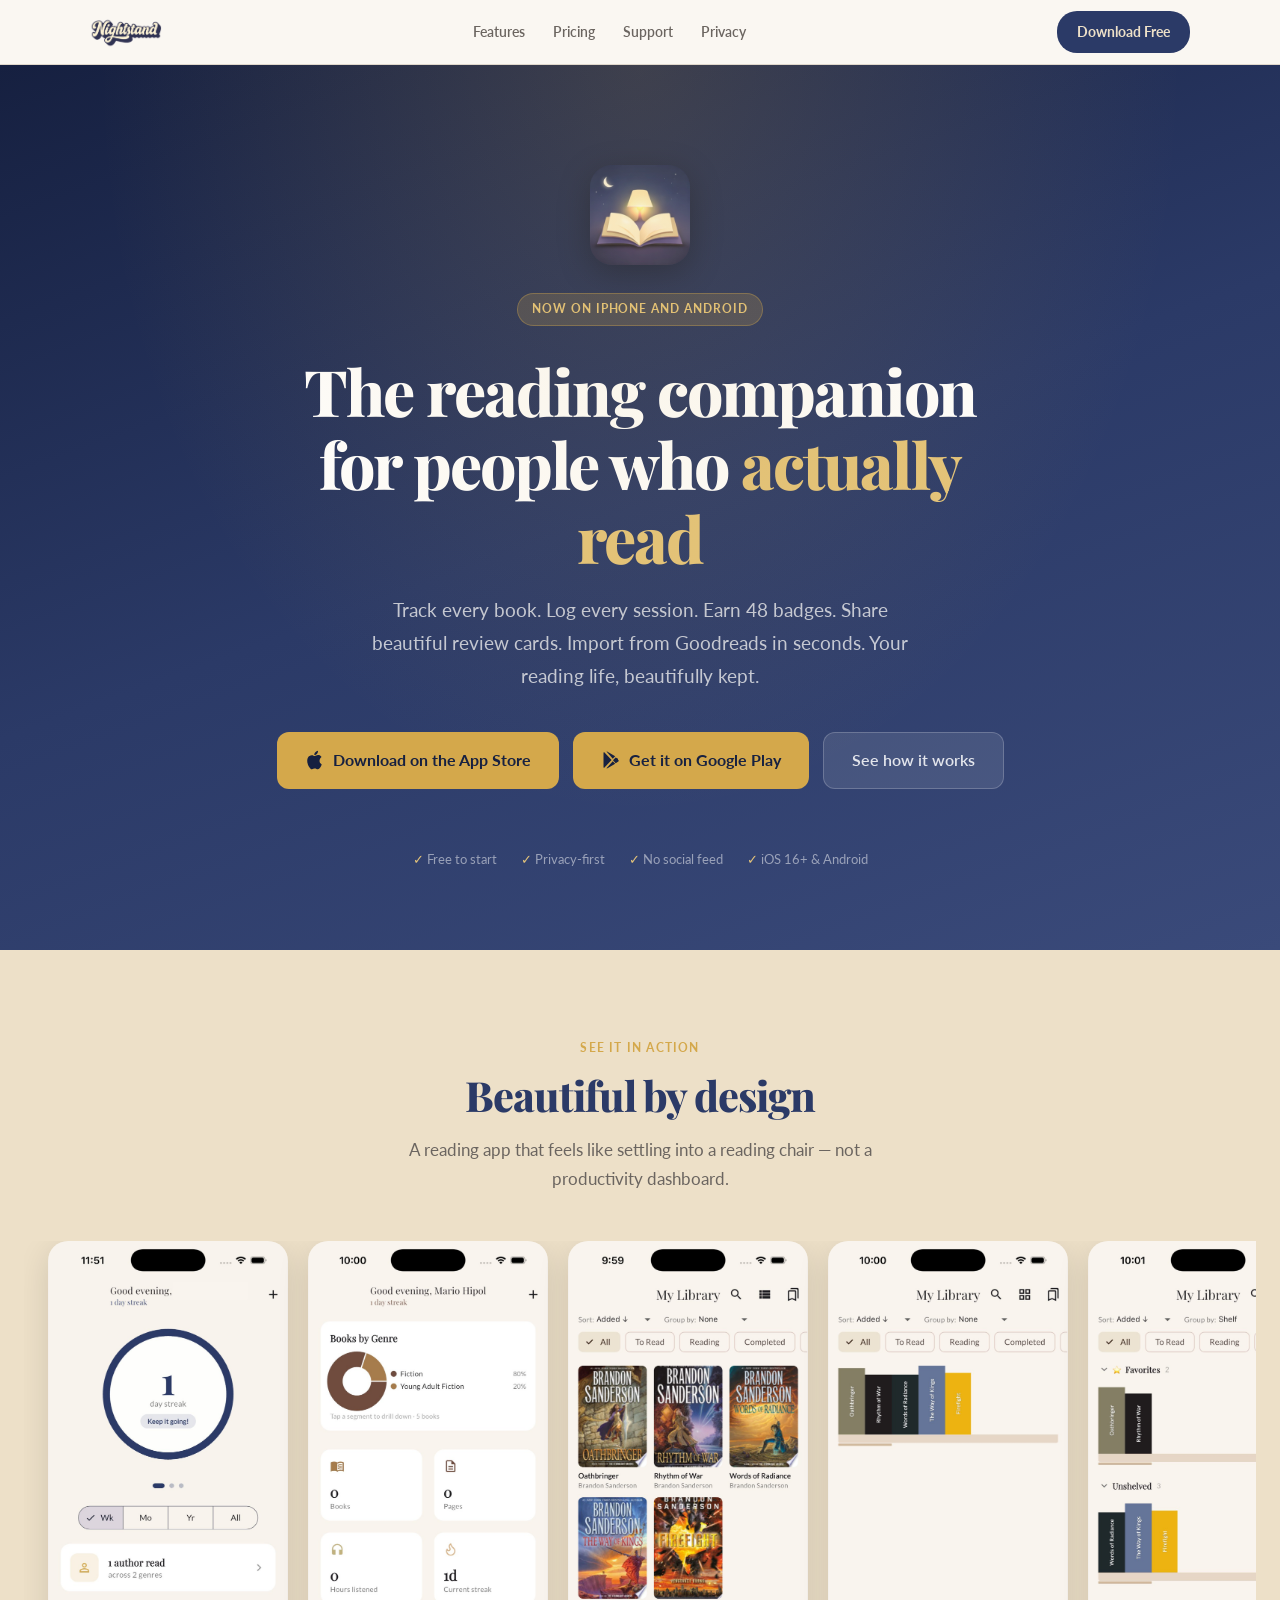
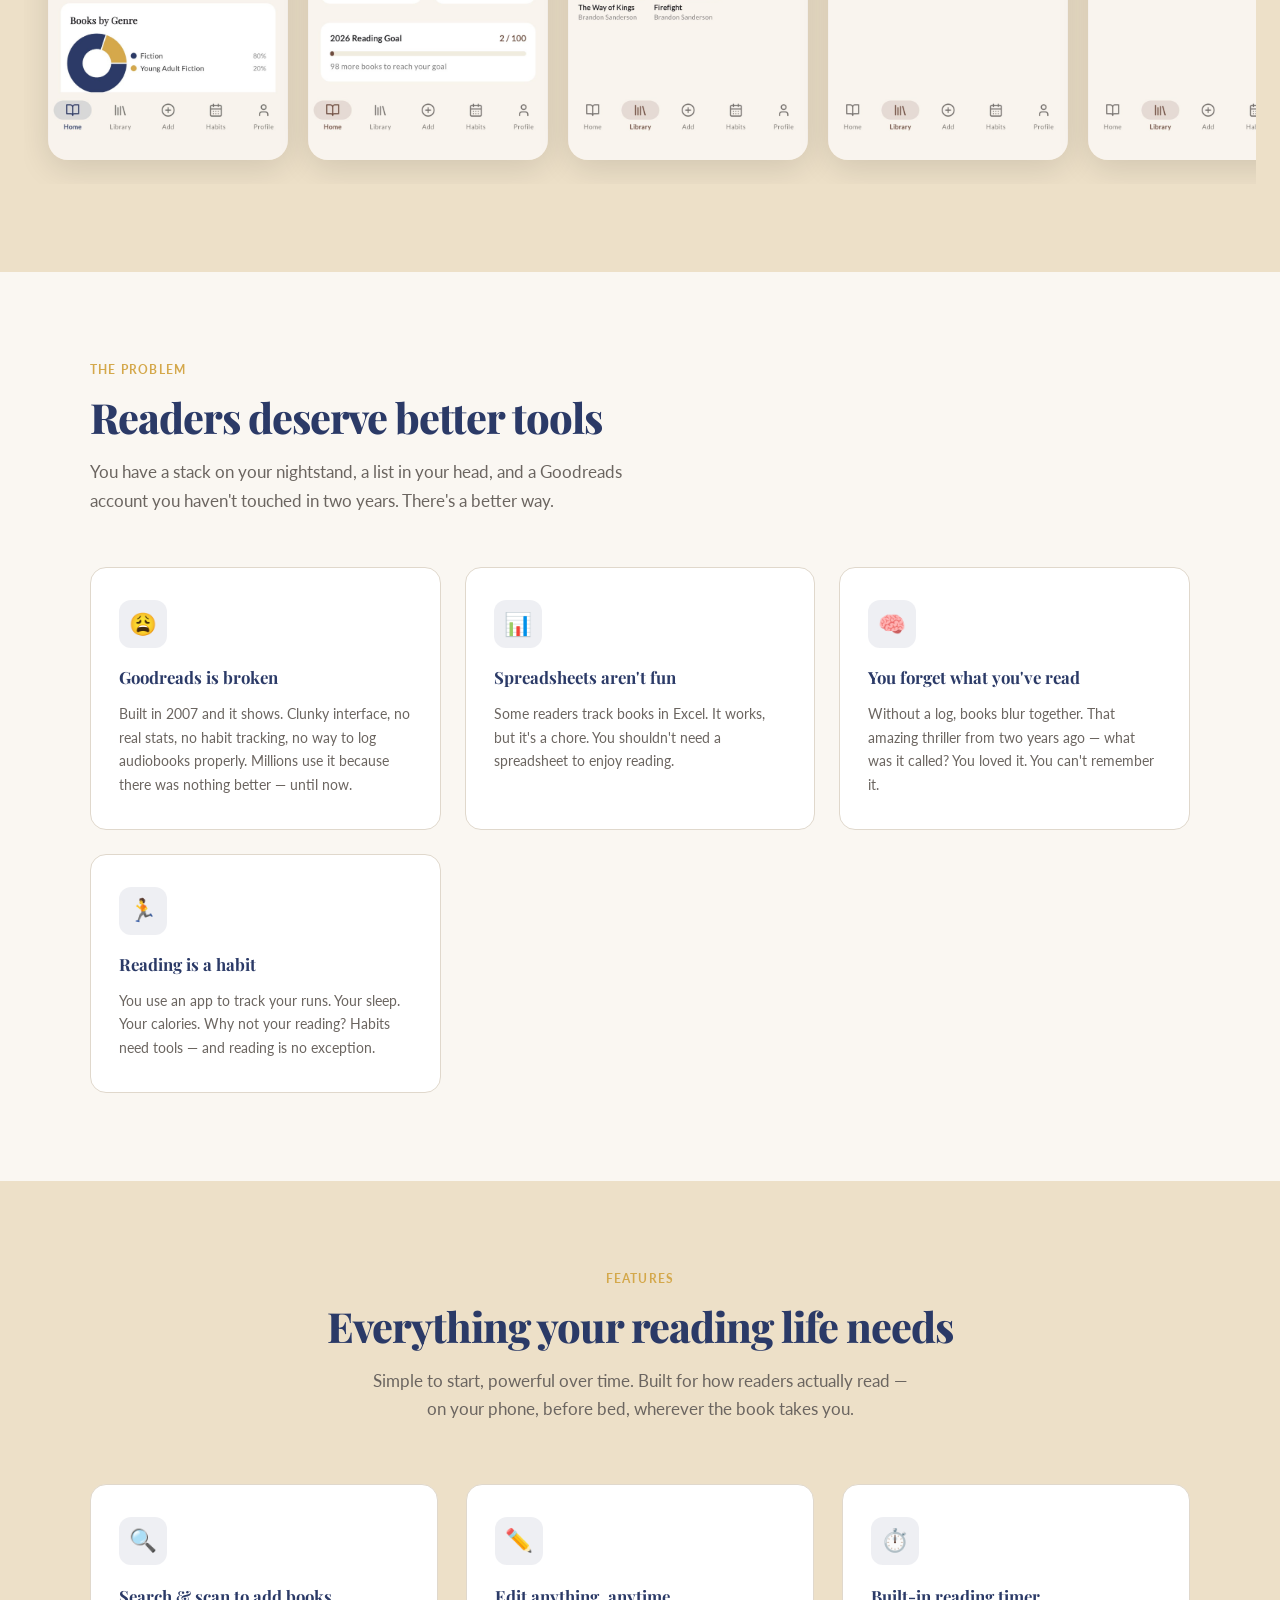
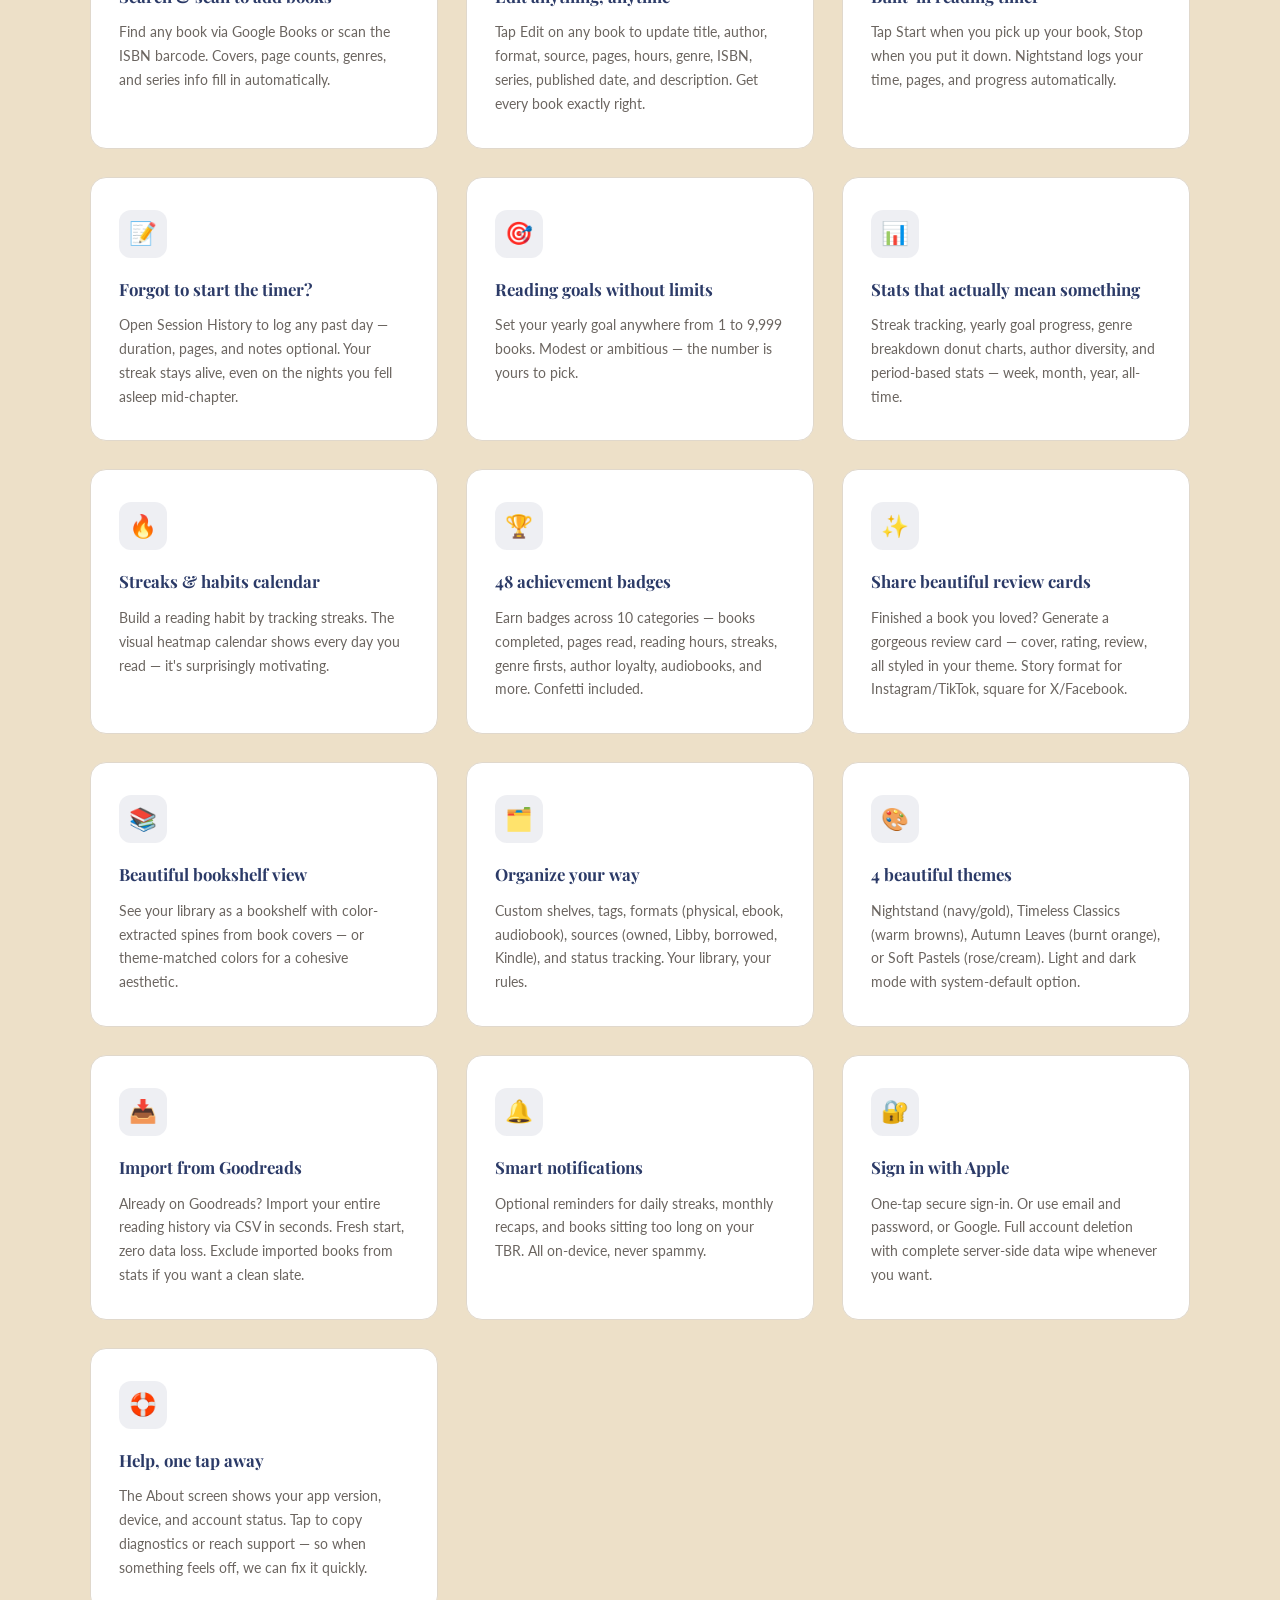
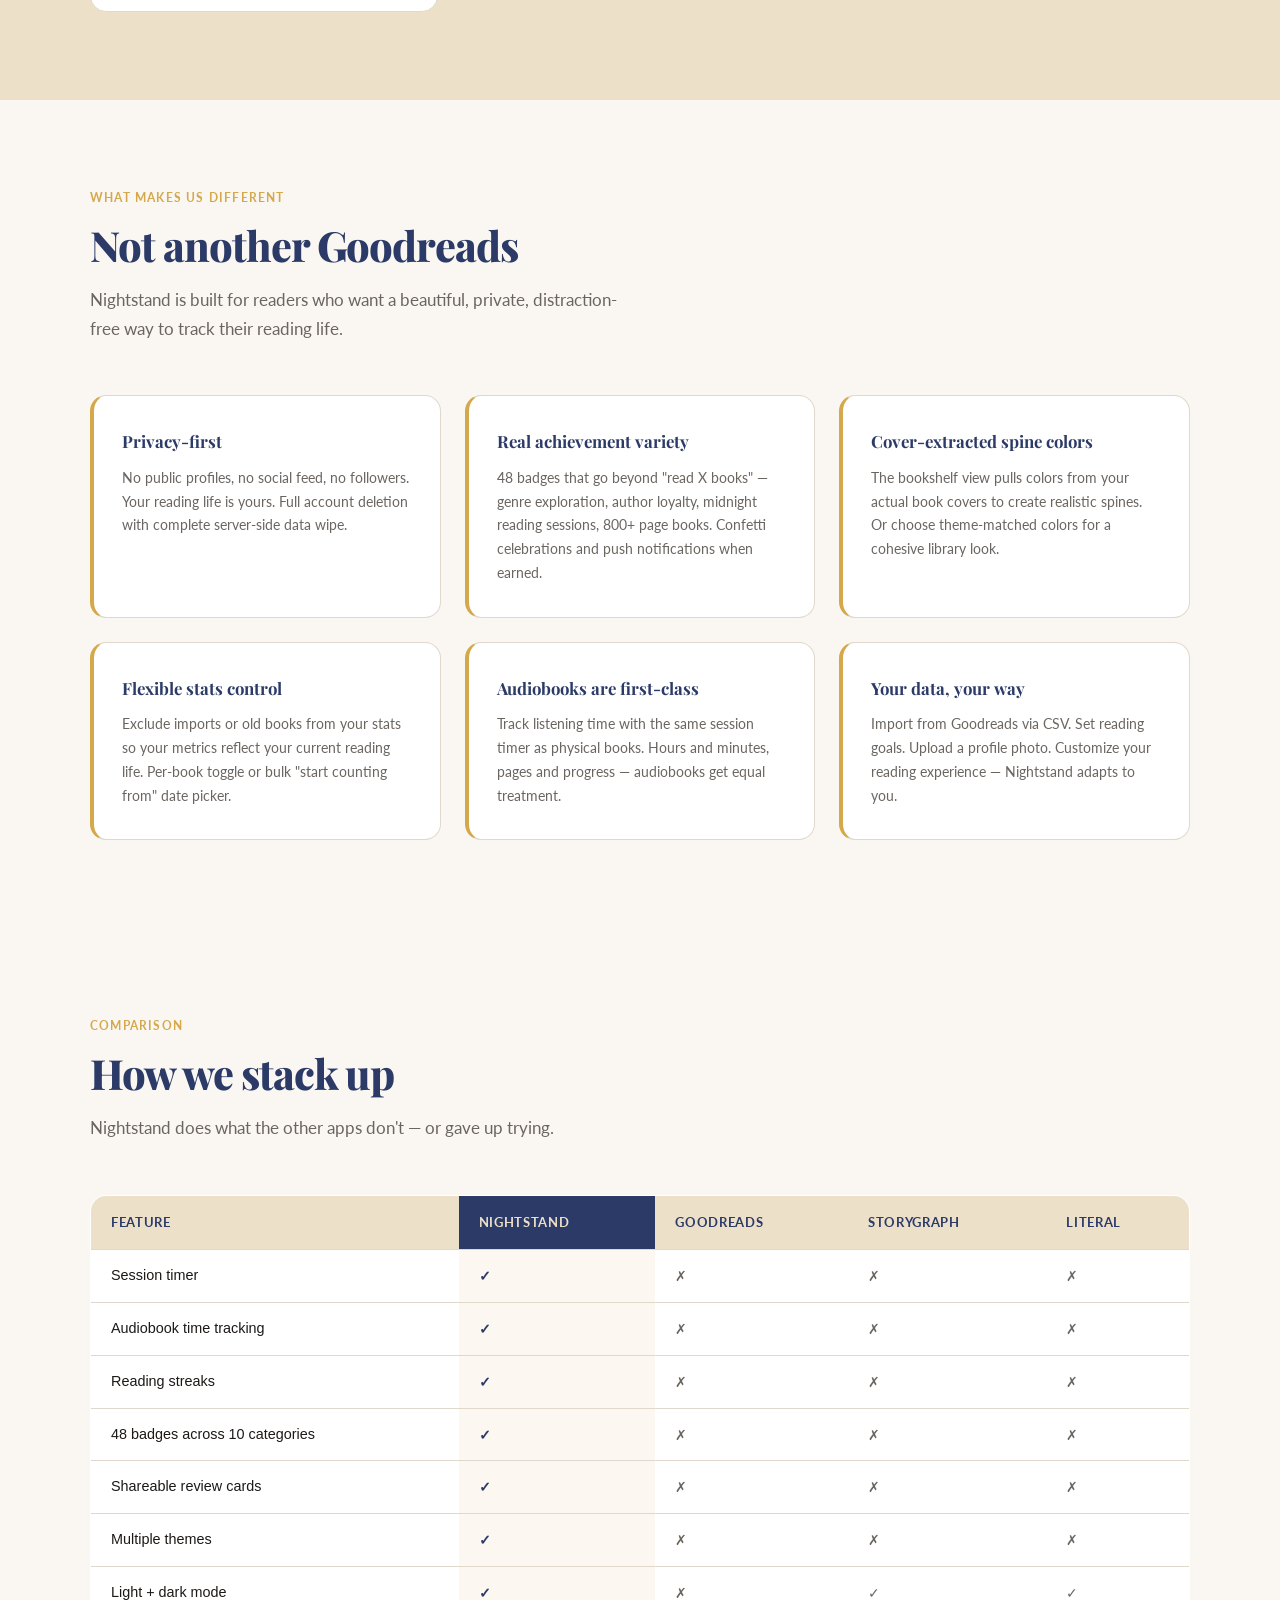
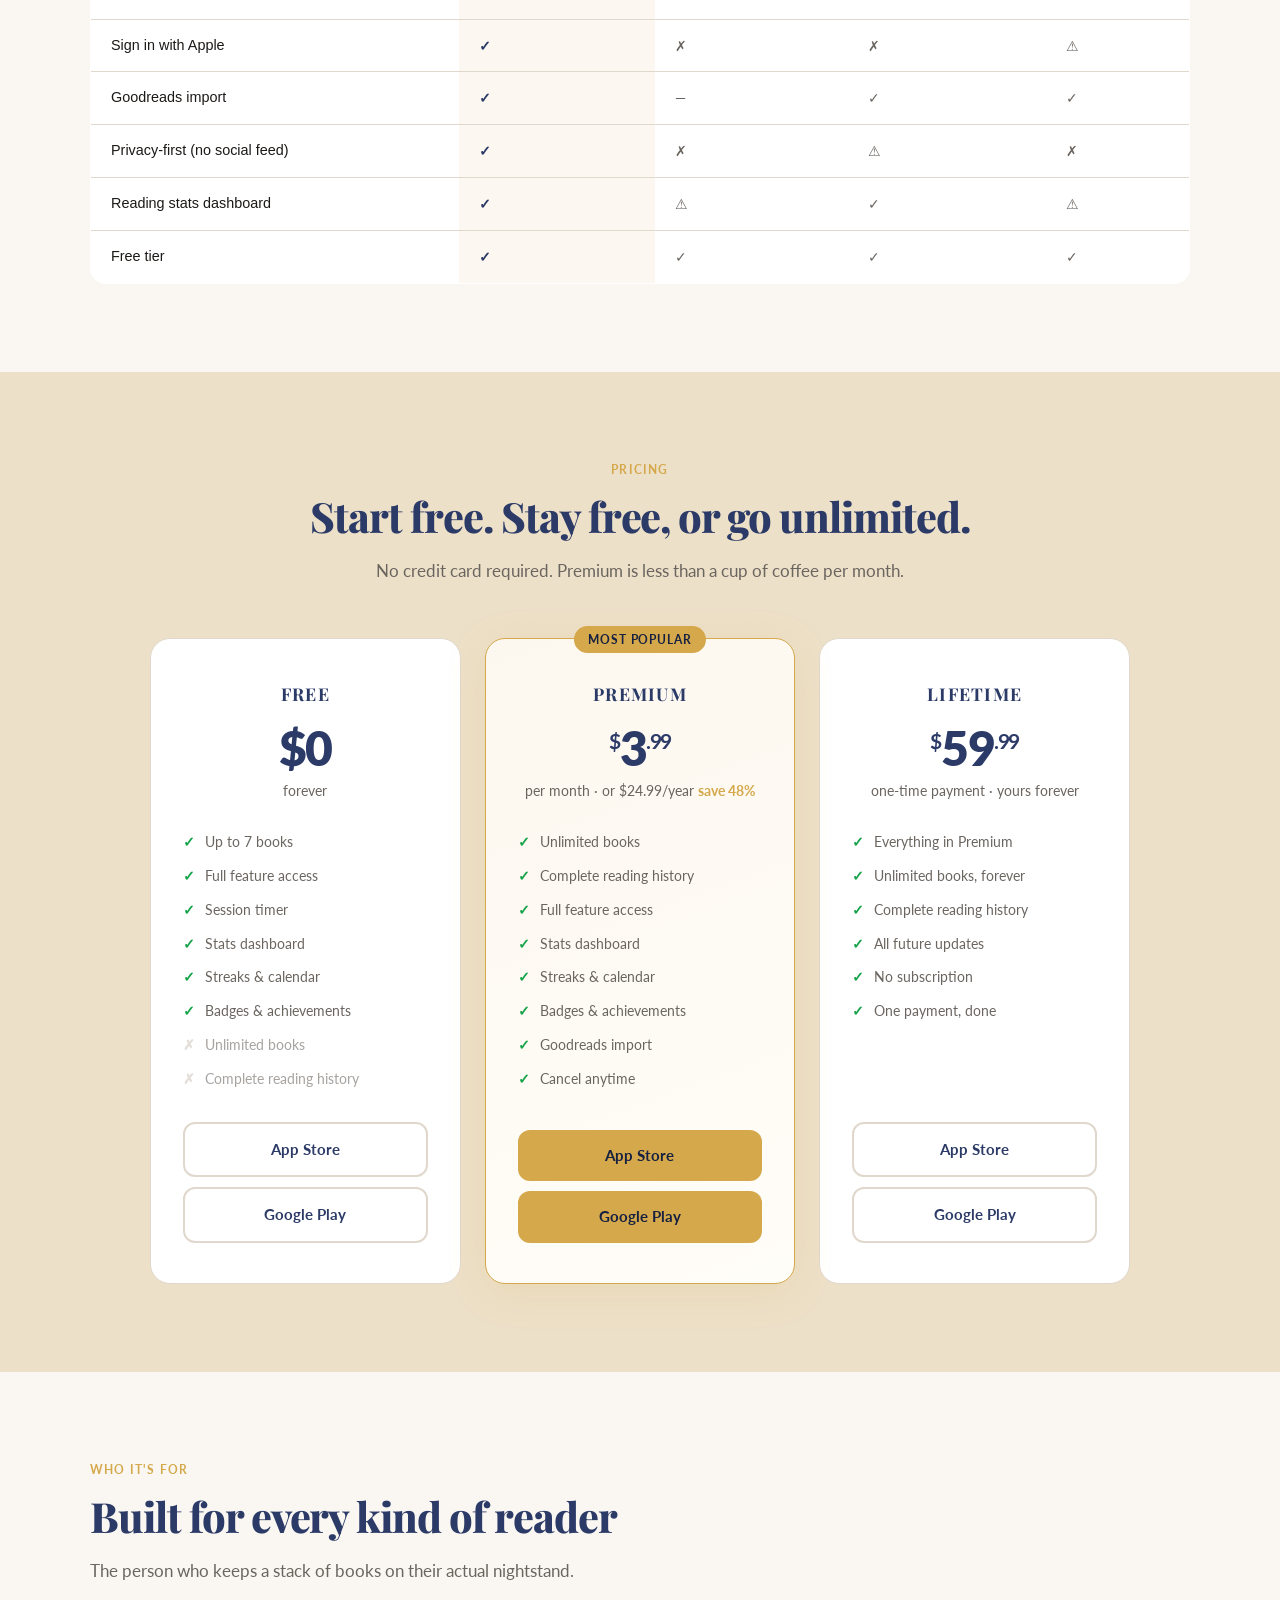
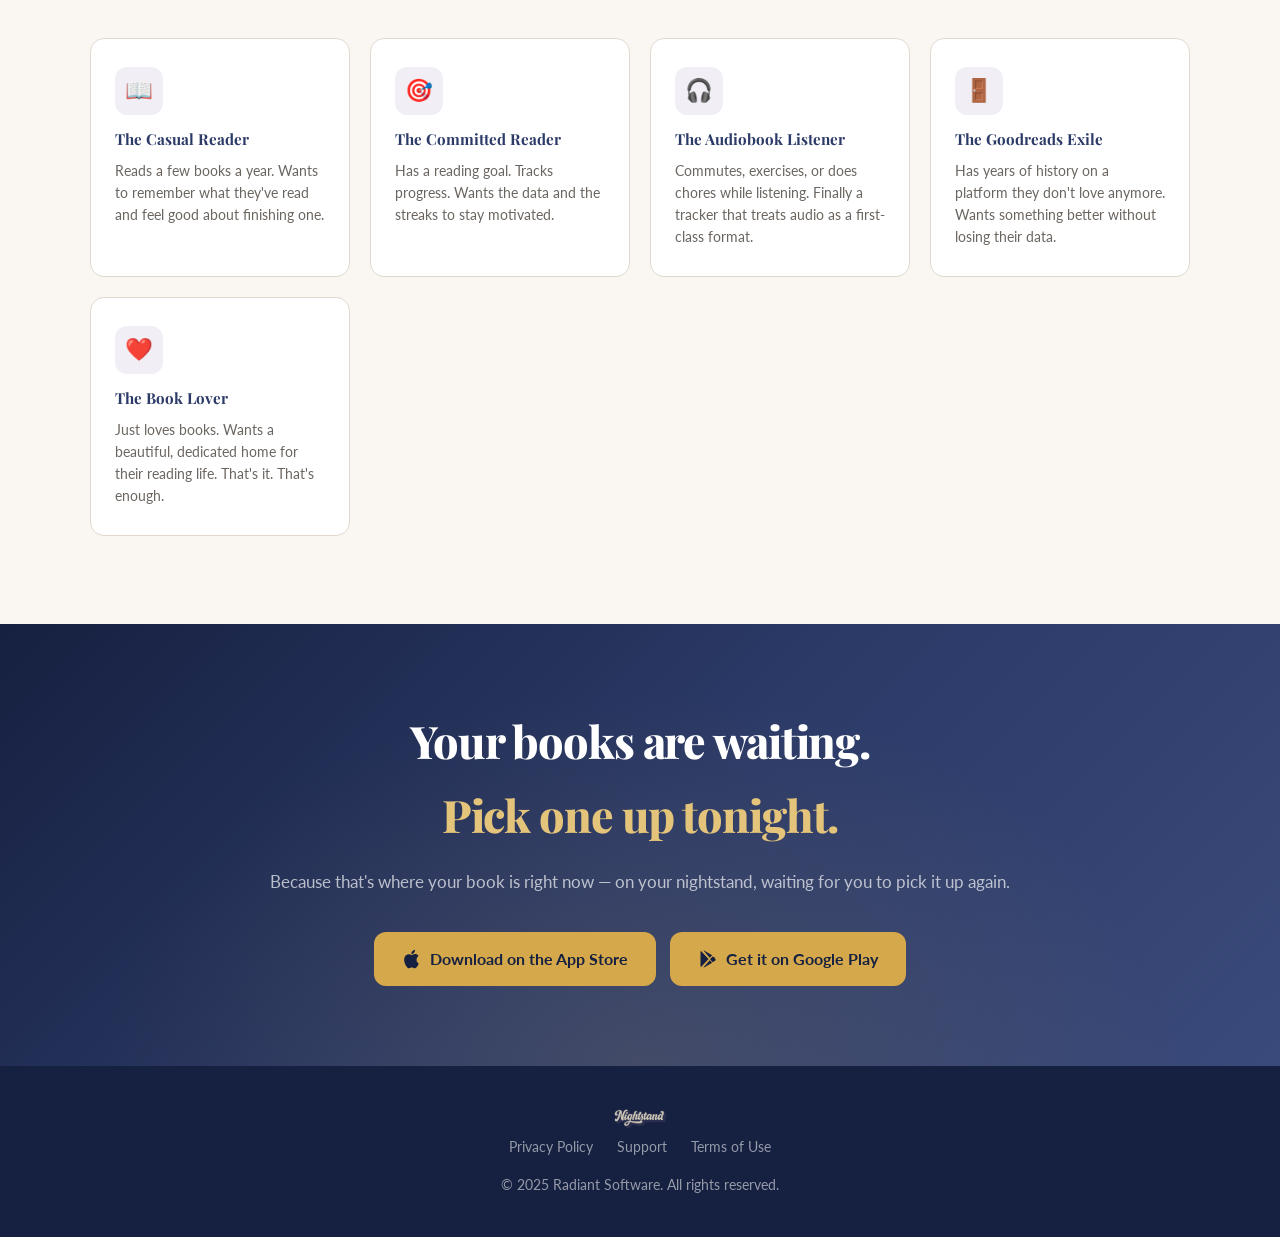
==== commit 3dab4908: "Add Lifetime tier and remove 7-day free trial Premium card no longer mentions a free trial. Add a th" ====
--- a/index.html
+++ b/index.html
@@ -32,7 +32,8 @@
     "offers": [
       { "@type": "Offer", "price": "0", "priceCurrency": "USD", "description": "Free — up to 7 books" },
       { "@type": "Offer", "price": "3.99", "priceCurrency": "USD", "description": "Premium monthly" },
-      { "@type": "Offer", "price": "24.99", "priceCurrency": "USD", "description": "Premium annual" }
+      { "@type": "Offer", "price": "24.99", "priceCurrency": "USD", "description": "Premium annual" },
+      { "@type": "Offer", "price": "59.99", "priceCurrency": "USD", "description": "Lifetime — one-time purchase" }
     ],
     "downloadUrl": [
       "https://apps.apple.com/us/app/nightstand-journal/id6761640851",
@@ -446,11 +447,17 @@
     .pricing-header .section-sub { margin: 0 auto; }
     .pricing-grid {
       display: grid;
-      grid-template-columns: repeat(auto-fit, minmax(280px, 1fr));
+      grid-template-columns: repeat(auto-fit, minmax(260px, 1fr));
       gap: 24px;
-      max-width: 760px;
+      max-width: 980px;
       margin: 0 auto;
-    }
+      align-items: stretch;
+    }
+    .pricing-card {
+      display: flex;
+      flex-direction: column;
+    }
+    .pricing-card .pricing-list { flex: 1; }
     .pricing-card {
       border: 1px solid var(--border);
       border-radius: 20px;
@@ -1052,11 +1059,28 @@
             <li>Streaks &amp; calendar</li>
             <li>Badges &amp; achievements</li>
             <li>Goodreads import</li>
-            <li>7-day free trial</li>
+            <li>Cancel anytime</li>
           </ul>
           <div class="pricing-stores">
             <a href="https://apps.apple.com/us/app/nightstand-journal/id6761640851" class="btn-pricing filled">App Store</a>
             <a href="https://play.google.com/store/apps/details?id=com.radiantsoftware.nightstand" class="btn-pricing filled">Google Play</a>
+          </div>
+        </div>
+        <div class="pricing-card">
+          <div class="pricing-name">Lifetime</div>
+          <div class="pricing-price"><sup>$</sup>59<sup>.99</sup></div>
+          <p class="pricing-period">one-time payment &middot; yours forever</p>
+          <ul class="pricing-list">
+            <li>Everything in Premium</li>
+            <li>Unlimited books, forever</li>
+            <li>Complete reading history</li>
+            <li>All future updates</li>
+            <li>No subscription</li>
+            <li>One payment, done</li>
+          </ul>
+          <div class="pricing-stores">
+            <a href="https://apps.apple.com/us/app/nightstand-journal/id6761640851" class="btn-pricing outline">App Store</a>
+            <a href="https://play.google.com/store/apps/details?id=com.radiantsoftware.nightstand" class="btn-pricing outline">Google Play</a>
           </div>
         </div>
       </div>
